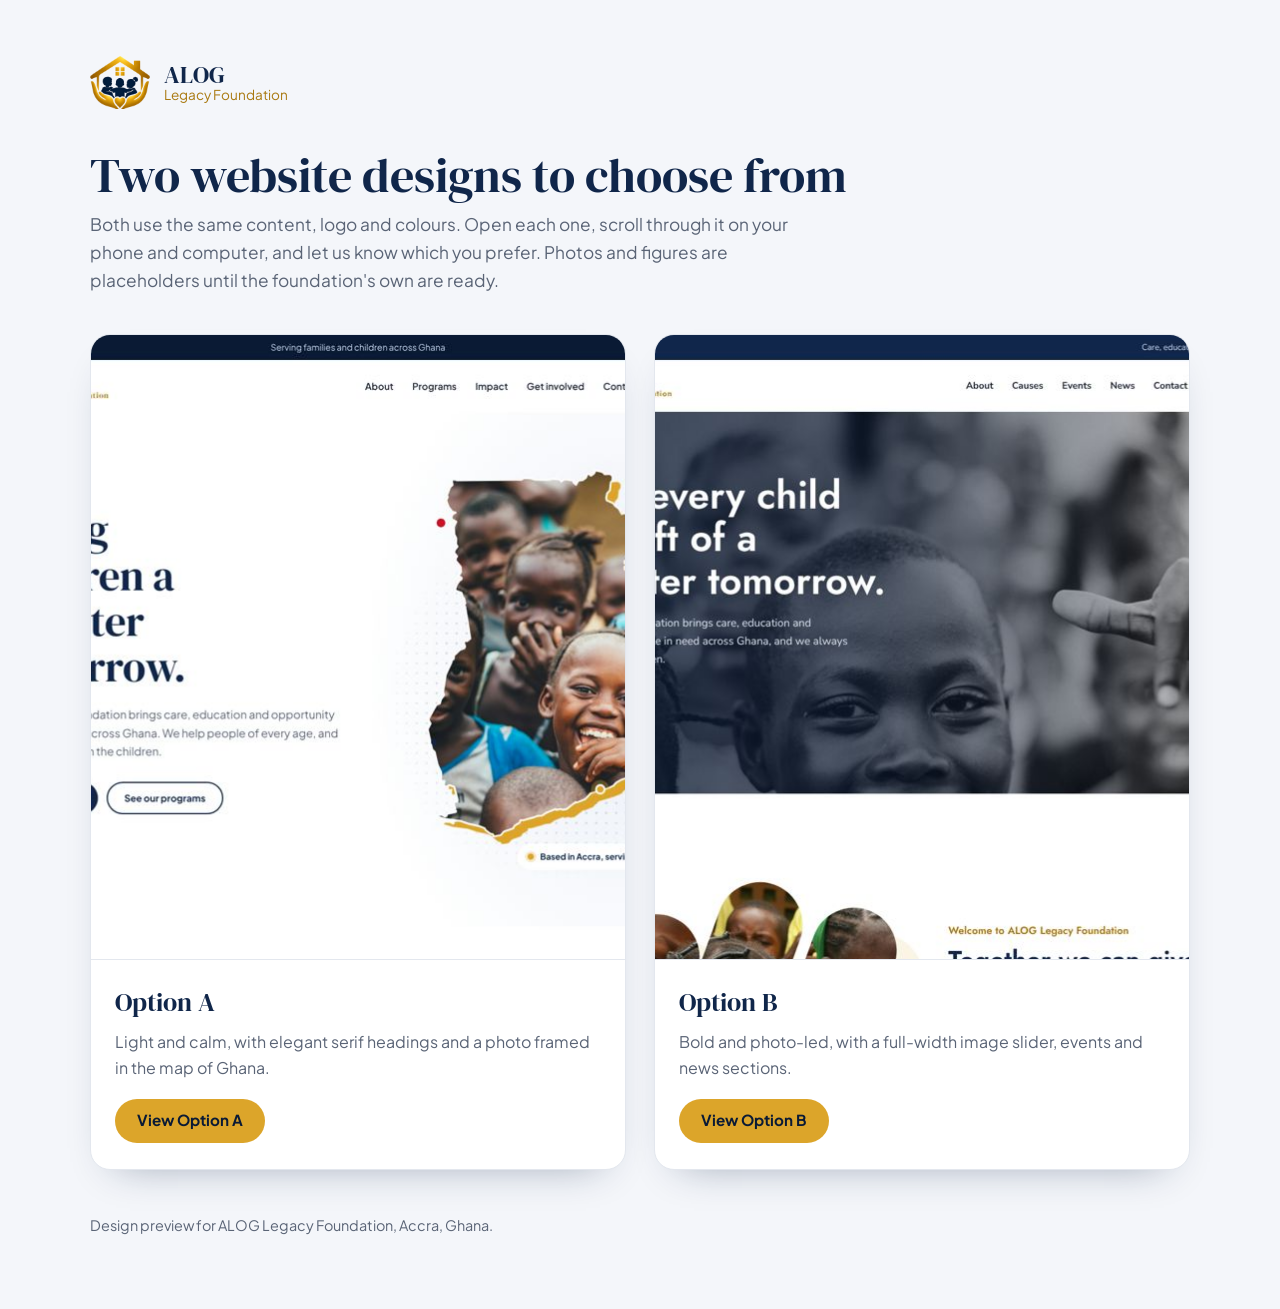
==== index.html @ af52b477 "Add ALOG Legacy Foundation website options A and B Co-Authored-By: Claude Opus 5.5 <noreply@anthropi" ====
<!doctype html>
<html lang="en">
<head>
  <meta charset="utf-8">
  <meta name="viewport" content="width=device-width, initial-scale=1">
  <title>ALOG Legacy Foundation | Website design options</title>
  <meta name="robots" content="noindex">
  <link rel="icon" type="image/png" href="option-a/assets/img/favicon.png">
  <link rel="preconnect" href="https://fonts.googleapis.com">
  <link rel="preconnect" href="https://fonts.gstatic.com" crossorigin>
  <link href="https://fonts.googleapis.com/css2?family=DM+Serif+Display&family=Plus+Jakarta+Sans:wght@400;600;700&display=swap" rel="stylesheet">
  <style>
    :root { --navy: #10264a; --gold: #dca52a; --muted: #5a6476; --line: #e3e7ee; --mist: #f4f6fa; }
    * { box-sizing: border-box; }
    body { margin: 0; background: var(--mist); color: #1b2536; font: 400 1rem/1.6 "Plus Jakarta Sans", system-ui, sans-serif; }
    .wrap { width: min(100% - 32px, 1100px); margin: 0 auto; padding: 56px 0 72px; }
    header { display: flex; align-items: center; gap: 14px; }
    header img { width: 60px; height: auto; }
    header p { margin: 0; font-family: "DM Serif Display", Georgia, serif; font-size: 1.5rem; color: var(--navy); line-height: 1.1; }
    header small { display: block; font-family: "Plus Jakarta Sans", sans-serif; font-size: .85rem; color: #a97910; }
    h1 { font-family: "DM Serif Display", Georgia, serif; font-weight: 400; color: var(--navy); font-size: clamp(2rem, 1.4rem + 2.4vw, 3rem); line-height: 1.1; margin: 40px 0 10px; }
    .lead { color: var(--muted); max-width: 56ch; margin: 0 0 40px; font-size: 1.08rem; }
    .options { display: grid; grid-template-columns: 1fr 1fr; gap: 28px; }
    .option { display: flex; flex-direction: column; background: #fff; border: 1px solid var(--line); border-radius: 20px; overflow: hidden; text-decoration: none; color: inherit; box-shadow: 0 18px 40px -26px rgba(16,38,74,.45); transition: transform .2s, box-shadow .2s; }
    .option:hover { transform: translateY(-3px); box-shadow: 0 24px 48px -26px rgba(16,38,74,.55); }
    .option:focus-visible { outline: 3px solid var(--gold); outline-offset: 4px; }
    .option img { width: 100%; aspect-ratio: 1440 / 1000; object-fit: cover; object-position: top; border-bottom: 1px solid var(--line); display: block; }
    .option div { padding: 22px 24px 26px; }
    .option h2 { margin: 0; font-family: "DM Serif Display", Georgia, serif; font-weight: 400; color: var(--navy); font-size: 1.6rem; }
    .option p { margin: 6px 0 18px; color: var(--muted); }
    .option span { display: inline-flex; align-items: center; min-height: 44px; padding: 0 22px; border-radius: 999px; background: var(--gold); color: #0a1a35; font-weight: 700; font-size: .95rem; }
    footer { margin-top: 44px; color: var(--muted); font-size: .9rem; }
    @media (max-width: 760px) { .options { grid-template-columns: 1fr; } .wrap { padding-top: 36px; } }
  </style>
</head>
<body>
  <main class="wrap">
    <header>
      <img src="option-a/assets/img/logo-emblem.png" alt="" width="60" height="53">
      <p>ALOG<small>Legacy Foundation</small></p>
    </header>
    <h1>Two website designs to choose from</h1>
    <p class="lead">Both use the same content, logo and colours. Open each one, scroll through it on your phone and computer, and let us know which you prefer. Photos and figures are placeholders until the foundation's own are ready.</p>

    <div class="options">
      <a class="option" href="option-a/">
        <img src="previews/option-a.jpg" alt="Preview of Option A: headline beside a photo cut in the shape of Ghana" width="900" height="625">
        <div>
          <h2>Option A</h2>
          <p>Light and calm, with elegant serif headings and a photo framed in the map of Ghana.</p>
          <span>View Option A</span>
        </div>
      </a>
      <a class="option" href="option-b/">
        <img src="previews/option-b.jpg" alt="Preview of Option B: full-width black and white photo slider with headline" width="900" height="625">
        <div>
          <h2>Option B</h2>
          <p>Bold and photo-led, with a full-width image slider, events and news sections.</p>
          <span>View Option B</span>
        </div>
      </a>
    </div>

    <footer>Design preview for ALOG Legacy Foundation, Accra, Ghana.</footer>
  </main>
</body>
</html>
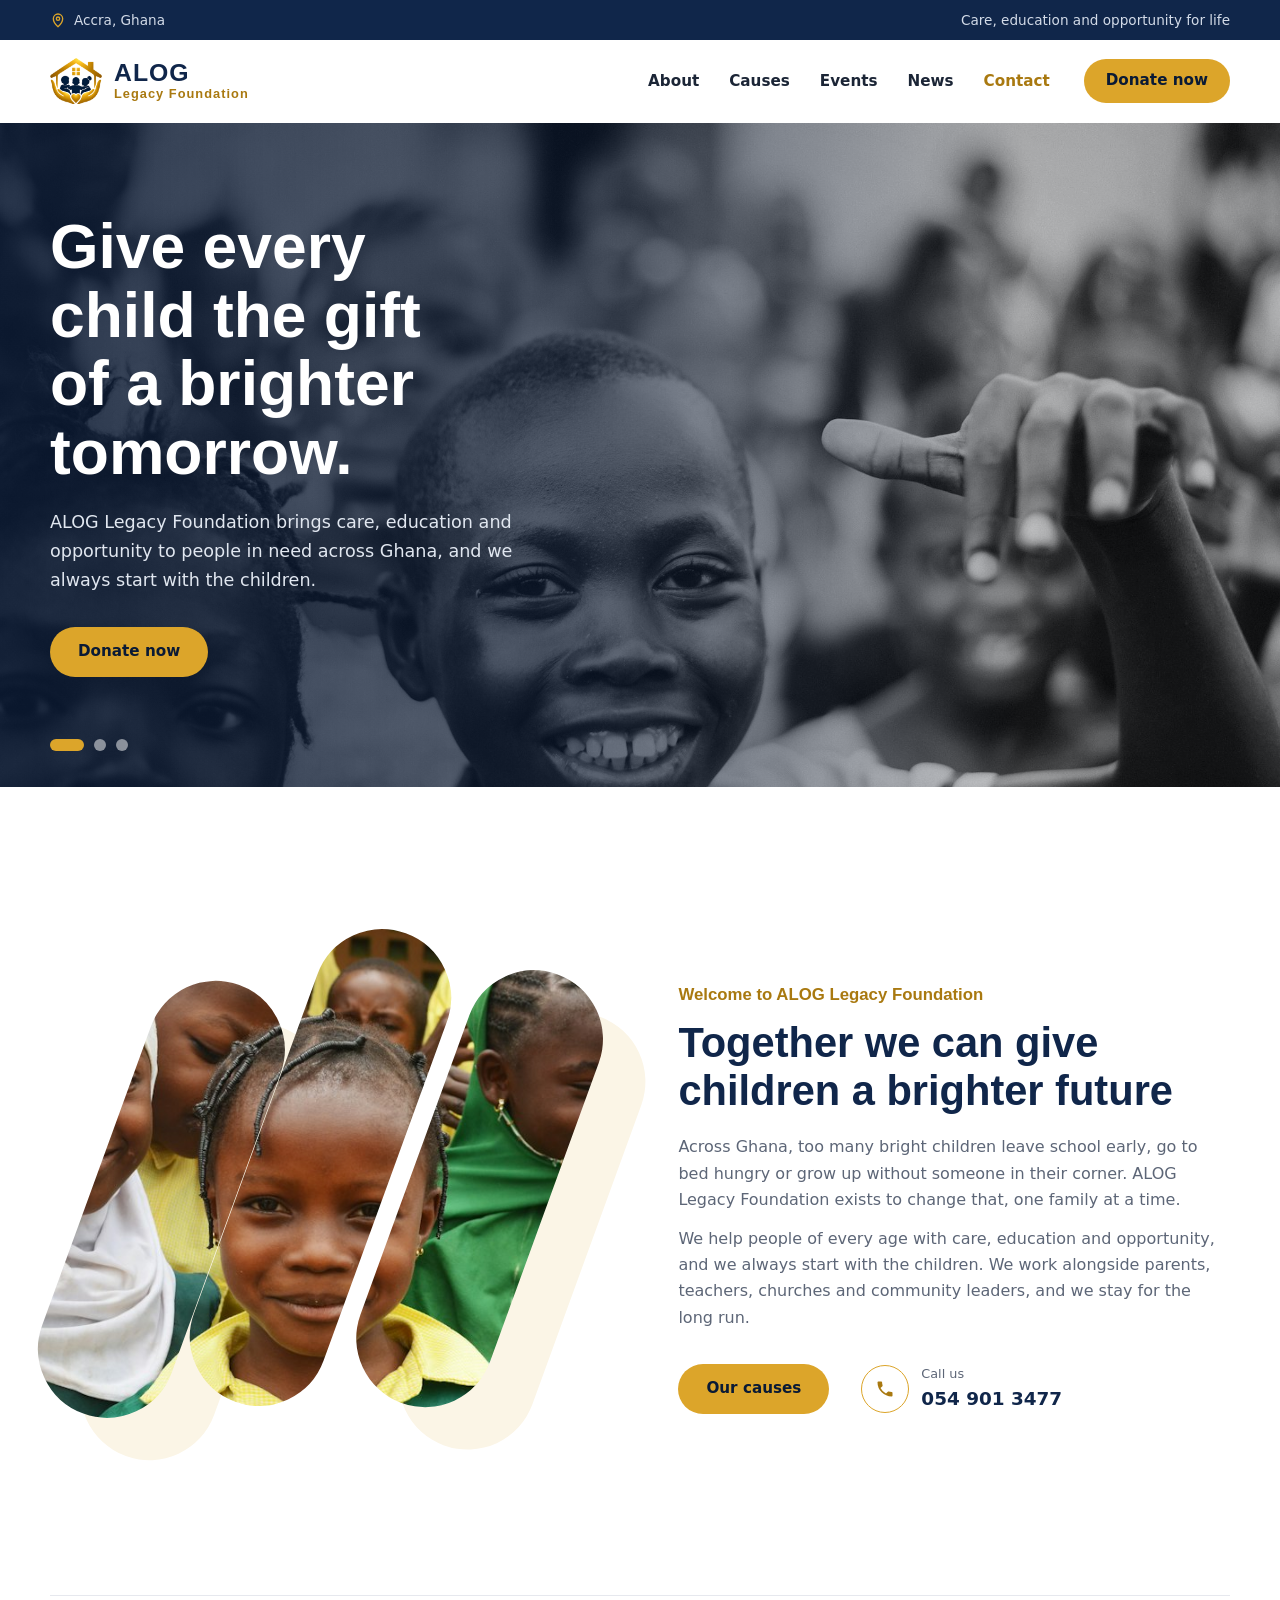
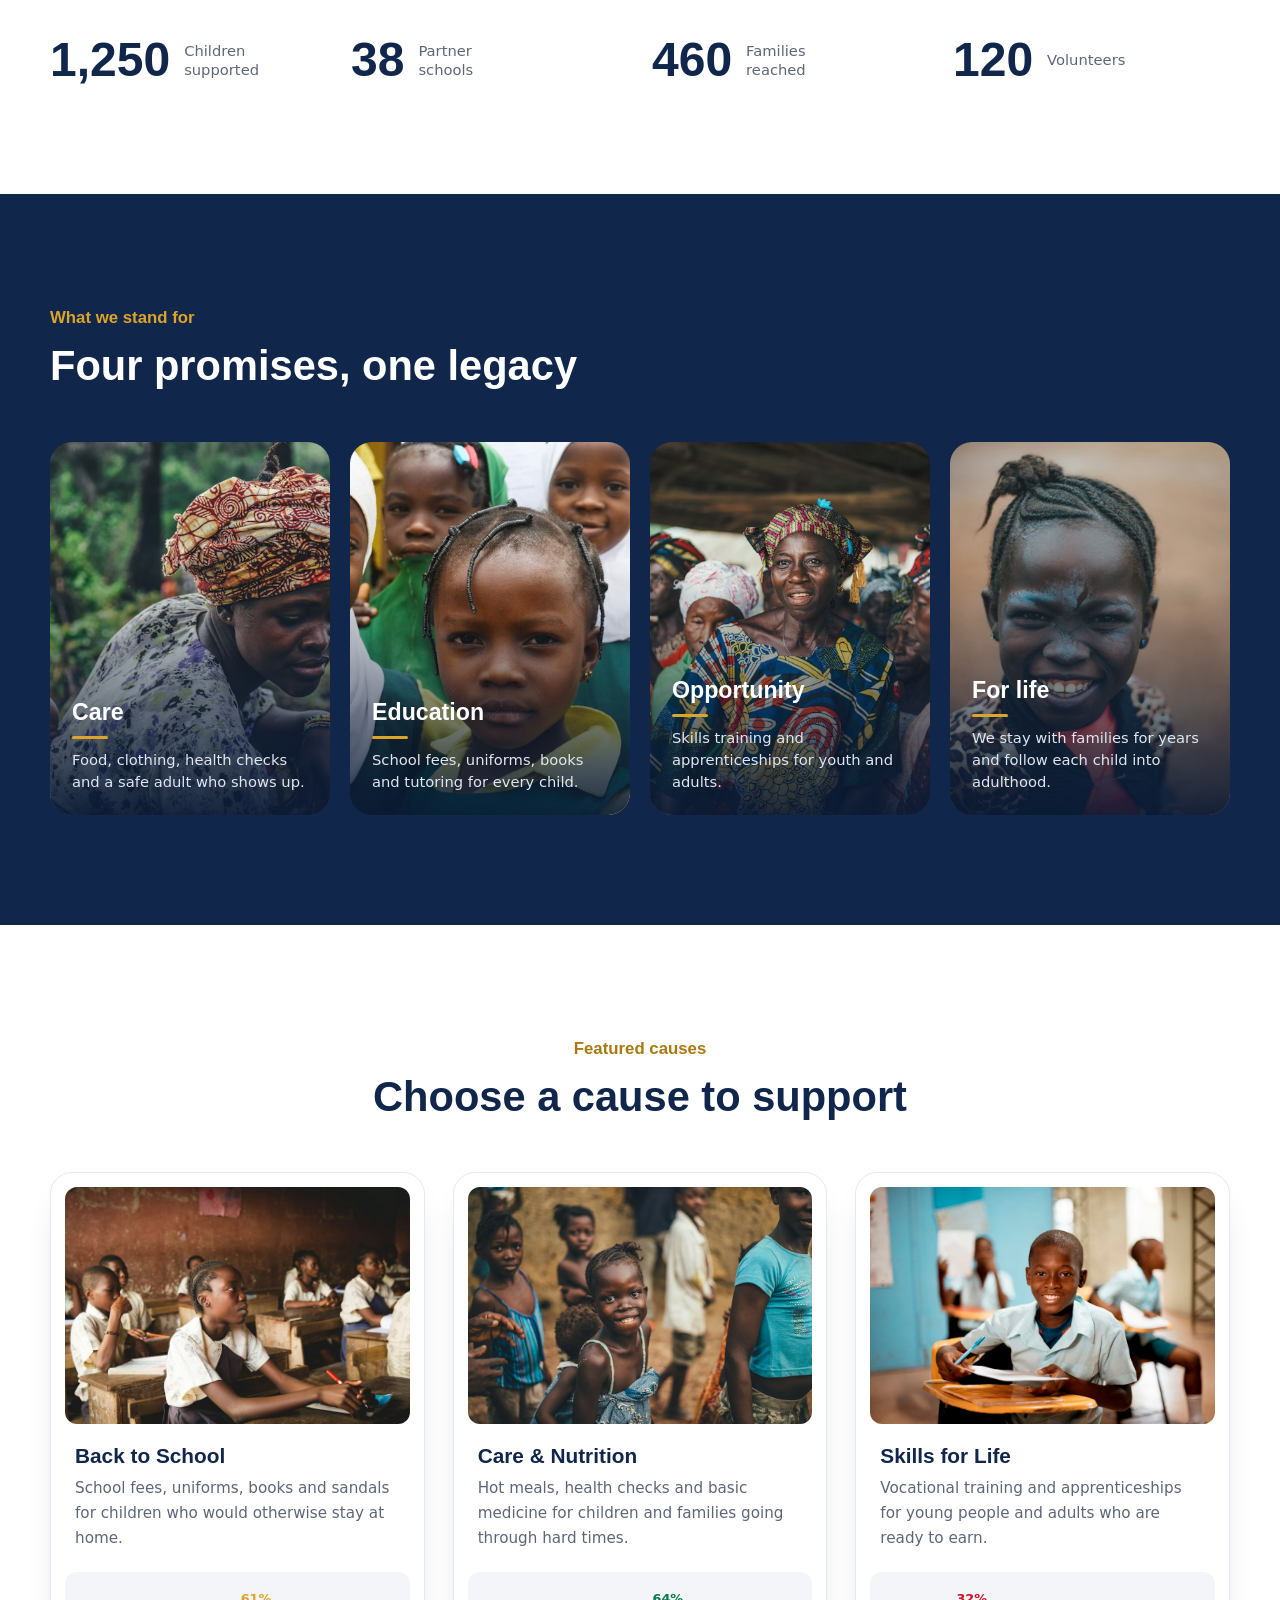
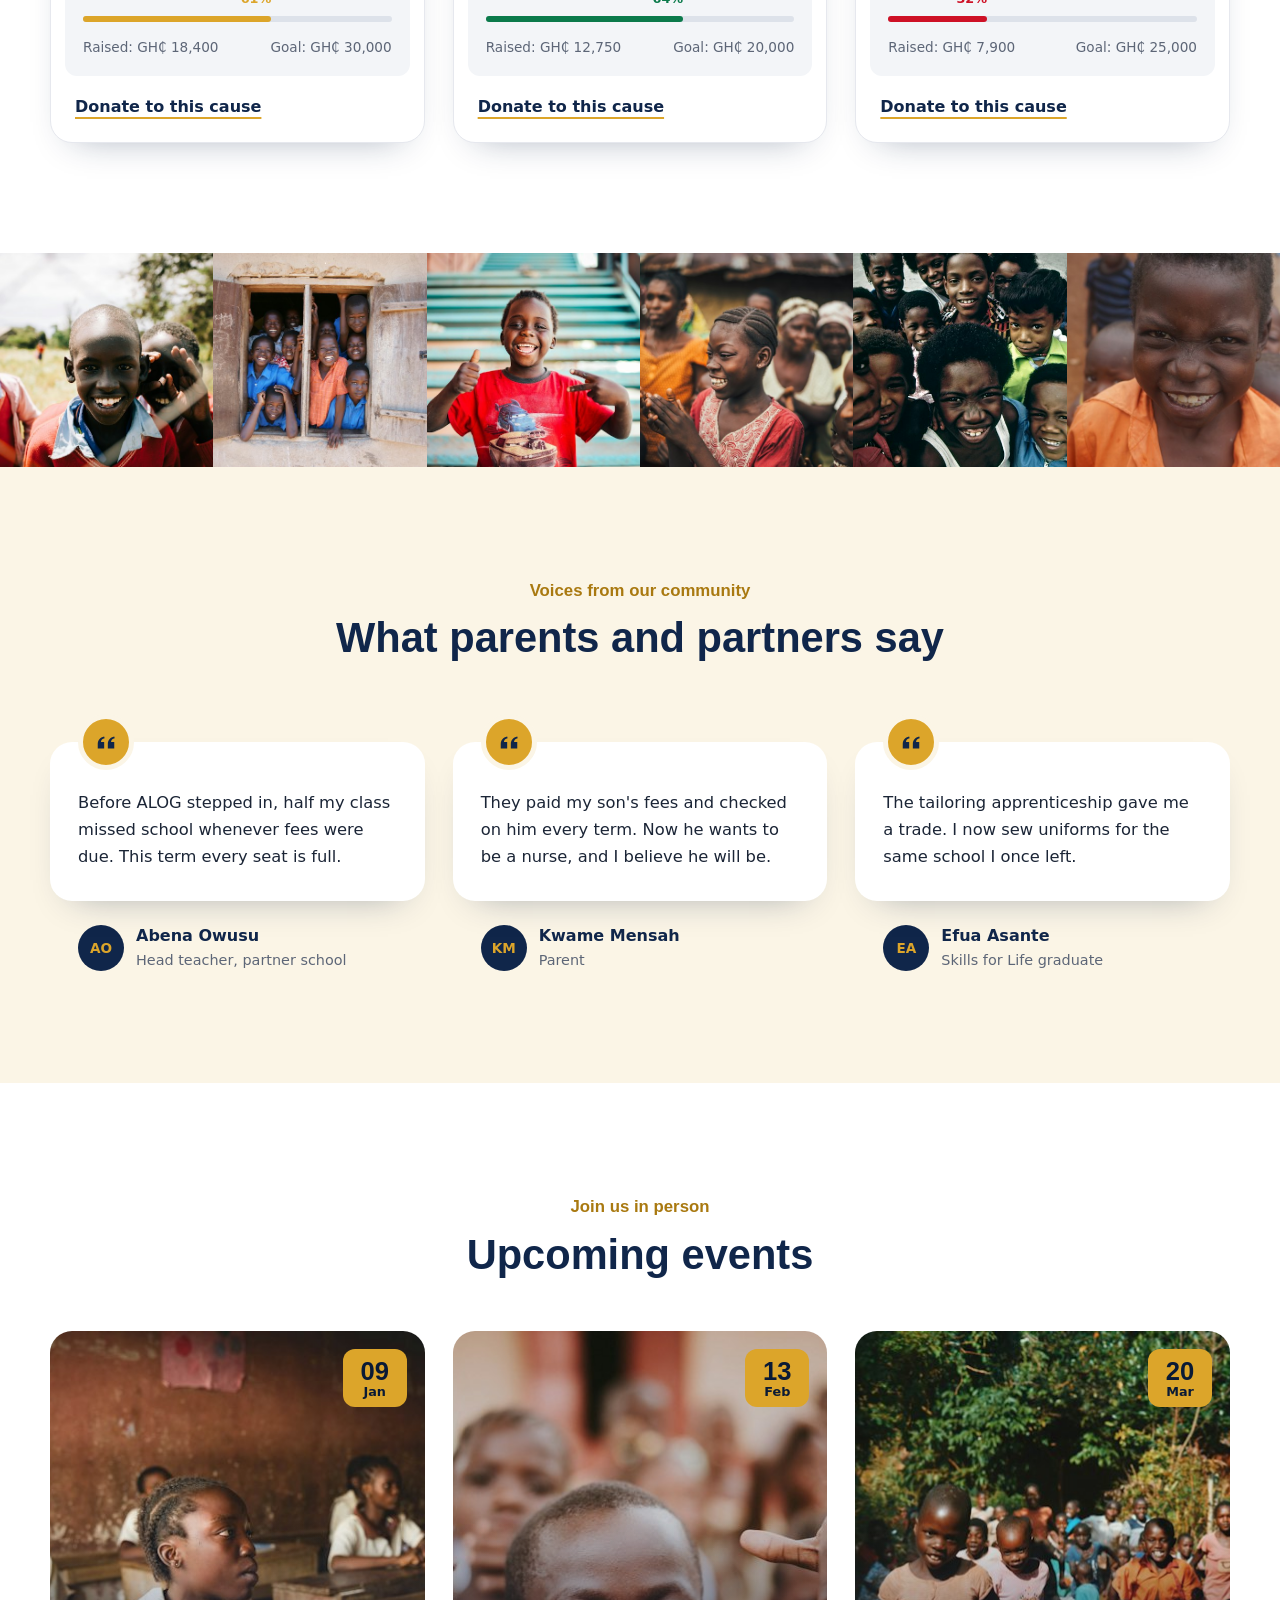
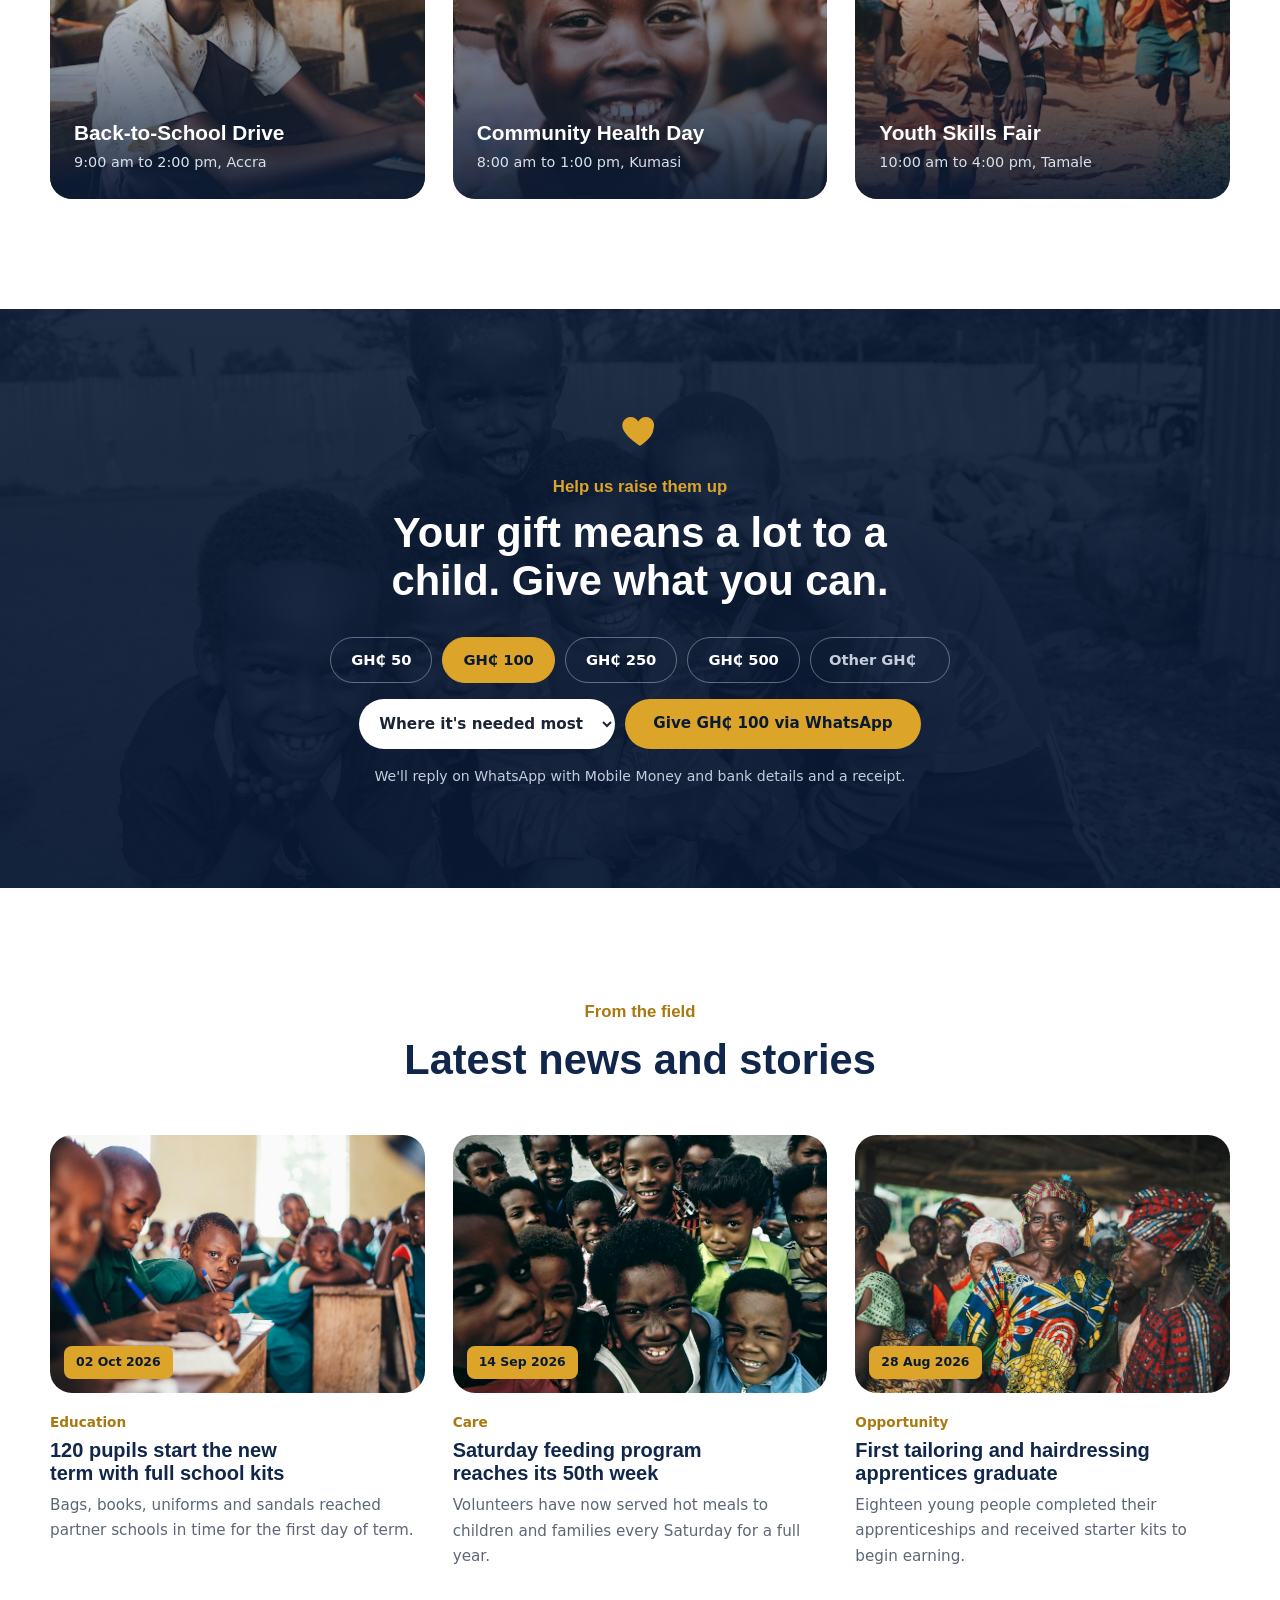
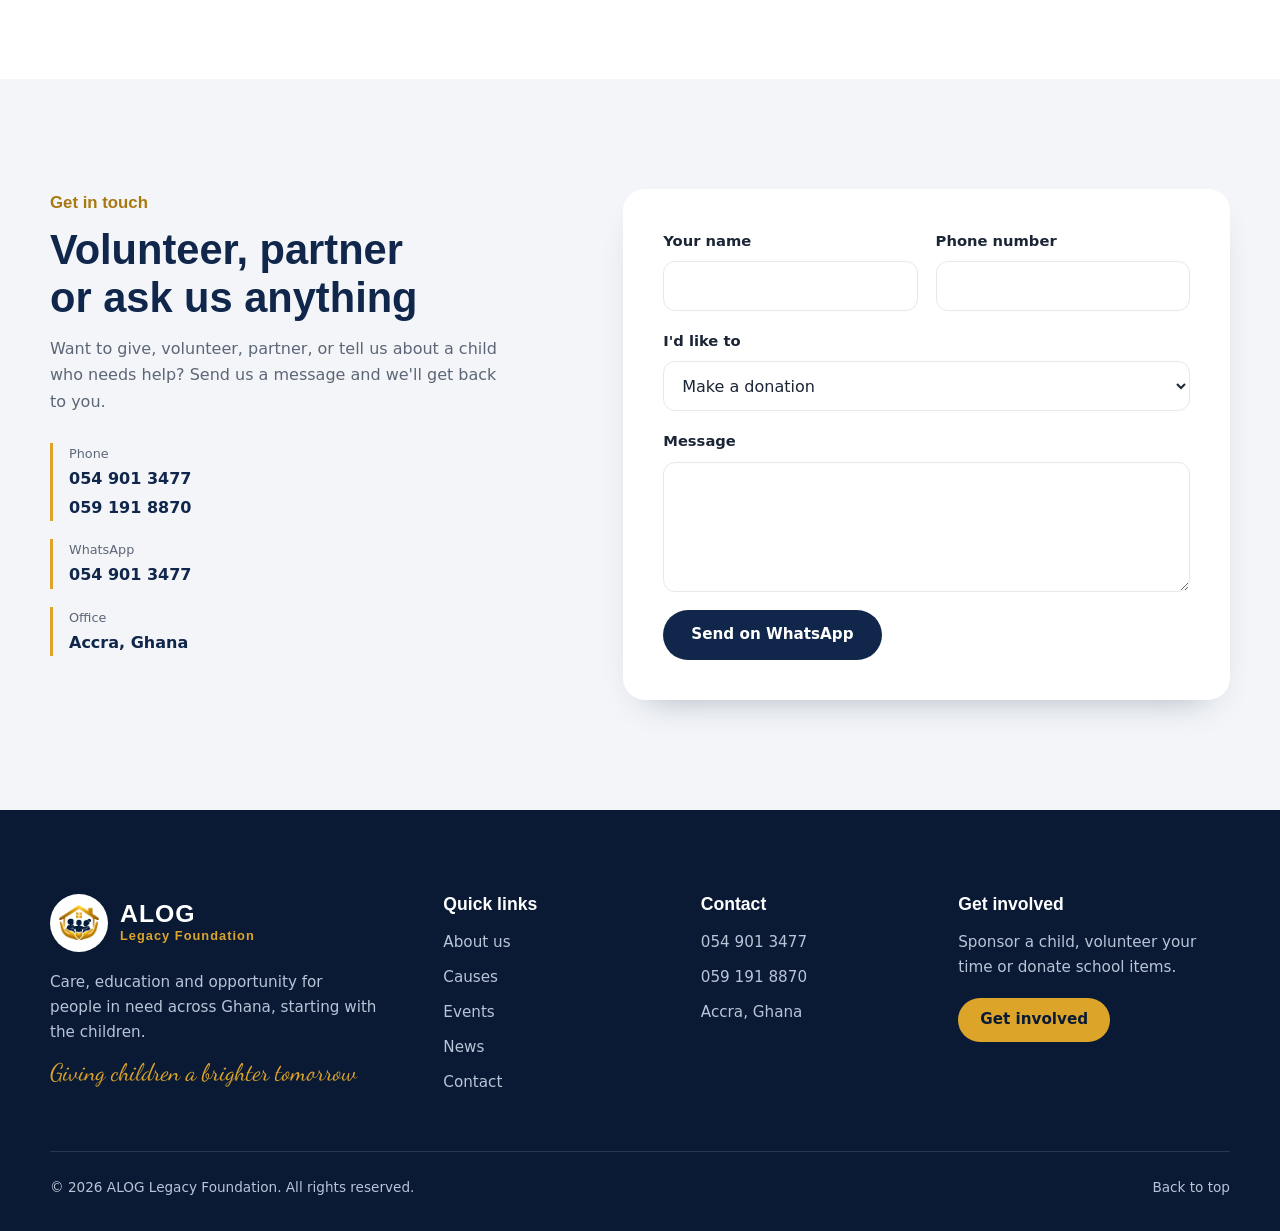
==== commit fe710916: "Make Option B the main ALOG Legacy Foundation site Option B moves to the site root; old option-a/ an" ====
--- a/index.html
+++ b/index.html
@@ -3,65 +3,435 @@
 <head>
   <meta charset="utf-8">
   <meta name="viewport" content="width=device-width, initial-scale=1">
-  <title>ALOG Legacy Foundation | Website design options</title>
-  <meta name="robots" content="noindex">
-  <link rel="icon" type="image/png" href="option-a/assets/img/favicon.png">
+  <title>ALOG Legacy Foundation | Care, education and opportunity for life</title>
+  <meta name="description" content="ALOG Legacy Foundation provides care, education and opportunity to people in need across Ghana, with a special focus on children.">
+  <meta name="theme-color" content="#10264a">
+  <meta property="og:title" content="ALOG Legacy Foundation">
+  <meta property="og:description" content="Care, education and opportunity for life. Giving children in Ghana a brighter tomorrow.">
+  <meta property="og:image" content="assets/img/logo-full.png">
+  <link rel="icon" type="image/png" href="assets/img/favicon.png">
+  <link rel="apple-touch-icon" href="assets/img/apple-touch-icon.png">
   <link rel="preconnect" href="https://fonts.googleapis.com">
   <link rel="preconnect" href="https://fonts.gstatic.com" crossorigin>
-  <link href="https://fonts.googleapis.com/css2?family=DM+Serif+Display&family=Plus+Jakarta+Sans:wght@400;600;700&display=swap" rel="stylesheet">
-  <style>
-    :root { --navy: #10264a; --gold: #dca52a; --muted: #5a6476; --line: #e3e7ee; --mist: #f4f6fa; }
-    * { box-sizing: border-box; }
-    body { margin: 0; background: var(--mist); color: #1b2536; font: 400 1rem/1.6 "Plus Jakarta Sans", system-ui, sans-serif; }
-    .wrap { width: min(100% - 32px, 1100px); margin: 0 auto; padding: 56px 0 72px; }
-    header { display: flex; align-items: center; gap: 14px; }
-    header img { width: 60px; height: auto; }
-    header p { margin: 0; font-family: "DM Serif Display", Georgia, serif; font-size: 1.5rem; color: var(--navy); line-height: 1.1; }
-    header small { display: block; font-family: "Plus Jakarta Sans", sans-serif; font-size: .85rem; color: #a97910; }
-    h1 { font-family: "DM Serif Display", Georgia, serif; font-weight: 400; color: var(--navy); font-size: clamp(2rem, 1.4rem + 2.4vw, 3rem); line-height: 1.1; margin: 40px 0 10px; }
-    .lead { color: var(--muted); max-width: 56ch; margin: 0 0 40px; font-size: 1.08rem; }
-    .options { display: grid; grid-template-columns: 1fr 1fr; gap: 28px; }
-    .option { display: flex; flex-direction: column; background: #fff; border: 1px solid var(--line); border-radius: 20px; overflow: hidden; text-decoration: none; color: inherit; box-shadow: 0 18px 40px -26px rgba(16,38,74,.45); transition: transform .2s, box-shadow .2s; }
-    .option:hover { transform: translateY(-3px); box-shadow: 0 24px 48px -26px rgba(16,38,74,.55); }
-    .option:focus-visible { outline: 3px solid var(--gold); outline-offset: 4px; }
-    .option img { width: 100%; aspect-ratio: 1440 / 1000; object-fit: cover; object-position: top; border-bottom: 1px solid var(--line); display: block; }
-    .option div { padding: 22px 24px 26px; }
-    .option h2 { margin: 0; font-family: "DM Serif Display", Georgia, serif; font-weight: 400; color: var(--navy); font-size: 1.6rem; }
-    .option p { margin: 6px 0 18px; color: var(--muted); }
-    .option span { display: inline-flex; align-items: center; min-height: 44px; padding: 0 22px; border-radius: 999px; background: var(--gold); color: #0a1a35; font-weight: 700; font-size: .95rem; }
-    footer { margin-top: 44px; color: var(--muted); font-size: .9rem; }
-    @media (max-width: 760px) { .options { grid-template-columns: 1fr; } .wrap { padding-top: 36px; } }
-  </style>
+  <link href="https://fonts.googleapis.com/css2?family=Jost:wght@500;600;700&family=Nunito+Sans:wght@400;600;700;800&family=Dancing+Script:wght@600&display=swap" rel="stylesheet">
+  <link rel="stylesheet" href="assets/css/style.css">
 </head>
 <body>
-  <main class="wrap">
-    <header>
-      <img src="option-a/assets/img/logo-emblem.png" alt="" width="60" height="53">
-      <p>ALOG<small>Legacy Foundation</small></p>
-    </header>
-    <h1>Two website designs to choose from</h1>
-    <p class="lead">Both use the same content, logo and colours. Open each one, scroll through it on your phone and computer, and let us know which you prefer. Photos and figures are placeholders until the foundation's own are ready.</p>
-
-    <div class="options">
-      <a class="option" href="option-a/">
-        <img src="previews/option-a.jpg" alt="Preview of Option A: headline beside a photo cut in the shape of Ghana" width="900" height="625">
-        <div>
-          <h2>Option A</h2>
-          <p>Light and calm, with elegant serif headings and a photo framed in the map of Ghana.</p>
-          <span>View Option A</span>
-        </div>
+  <a class="skip-link" href="#main">Skip to content</a>
+
+  <!-- Top bar -->
+  <div class="topbar">
+    <div class="container topbar__inner">
+      <p class="topbar__item">
+        <svg aria-hidden="true" viewBox="0 0 24 24"><path d="M12 22s7-6.2 7-12a7 7 0 0 0-14 0c0 5.8 7 12 7 12Z"/><circle cx="12" cy="10" r="2.5"/></svg>
+        Accra, Ghana
+      </p>
+      <p class="topbar__item topbar__item--wide">Care, education and opportunity for life</p>
+    </div>
+  </div>
+
+  <!-- Header -->
+  <header class="site-header" id="top">
+    <div class="container site-header__inner">
+      <a class="brand" href="#top" aria-label="ALOG Legacy Foundation, back to top">
+        <img src="assets/img/logo-emblem.png" alt="" width="52" height="46">
+        <span class="brand__text">
+          <span class="brand__name">ALOG</span>
+          <span class="brand__sub">Legacy Foundation</span>
+        </span>
       </a>
-      <a class="option" href="option-b/">
-        <img src="previews/option-b.jpg" alt="Preview of Option B: full-width black and white photo slider with headline" width="900" height="625">
-        <div>
-          <h2>Option B</h2>
-          <p>Bold and photo-led, with a full-width image slider, events and news sections.</p>
-          <span>View Option B</span>
-        </div>
-      </a>
+
+      <button class="nav-toggle" type="button" aria-expanded="false" aria-controls="site-nav">
+        <span class="nav-toggle__bar"></span>
+        <span class="visually-hidden">Menu</span>
+      </button>
+
+      <nav class="site-nav" id="site-nav" aria-label="Main">
+        <ul>
+          <li><a href="#about">About</a></li>
+          <li><a href="#causes">Causes</a></li>
+          <li><a href="#events">Events</a></li>
+          <li><a href="#news">News</a></li>
+          <li><a href="#contact">Contact</a></li>
+        </ul>
+        <a class="btn btn--gold btn--sm" href="#donate">Donate now</a>
+      </nav>
     </div>
-
-    <footer>Design preview for ALOG Legacy Foundation, Accra, Ghana.</footer>
+  </header>
+
+  <main id="main">
+
+    <!-- Hero slider -->
+    <section class="hero" aria-roledescription="carousel" aria-label="Highlights">
+      <div class="hero__slides">
+        <article class="slide is-active" aria-roledescription="slide" aria-label="1 of 3">
+          <img class="slide__img" src="assets/img/slide-1.jpg" alt="" width="1800" height="1198">
+          <div class="container slide__content">
+            <h1 class="slide__title">Give every child the gift of a brighter tomorrow.</h1>
+            <p class="slide__lead">ALOG Legacy Foundation brings care, education and opportunity to people in need across Ghana, and we always start with the children.</p>
+            <a class="btn btn--gold" href="#donate">Donate now</a>
+          </div>
+        </article>
+        <article class="slide" aria-roledescription="slide" aria-label="2 of 3" aria-hidden="true">
+          <img class="slide__img" src="assets/img/slide-2.jpg" alt="" width="1800" height="1198" loading="lazy">
+          <div class="container slide__content">
+            <p class="slide__title" role="heading" aria-level="2">No child should stay home because of school fees.</p>
+            <p class="slide__lead">Uniforms, books, sandals and fees for children who are ready to learn.</p>
+            <a class="btn btn--gold" href="#causes" tabindex="-1">See our causes</a>
+          </div>
+        </article>
+        <article class="slide" aria-roledescription="slide" aria-label="3 of 3" aria-hidden="true">
+          <img class="slide__img" src="assets/img/slide-3.jpg" alt="" width="1800" height="1200" loading="lazy">
+          <div class="container slide__content">
+            <p class="slide__title" role="heading" aria-level="2">Care that stays with a family for life.</p>
+            <p class="slide__lead">We walk beside children and parents for years, from the first meal to the first job.</p>
+            <a class="btn btn--gold" href="#about" tabindex="-1">About the foundation</a>
+          </div>
+        </article>
+      </div>
+      <div class="container hero__controls">
+        <div class="hero__dots" role="tablist" aria-label="Choose a slide">
+          <button type="button" role="tab" aria-selected="true" aria-label="Slide 1"></button>
+          <button type="button" role="tab" aria-selected="false" aria-label="Slide 2"></button>
+          <button type="button" role="tab" aria-selected="false" aria-label="Slide 3"></button>
+        </div>
+      </div>
+    </section>
+
+    <!-- Welcome -->
+    <section class="section welcome" id="about" aria-labelledby="welcome-title">
+      <div class="container welcome__inner">
+        <div class="welcome__art" aria-hidden="true">
+          <svg viewBox="0 0 520 560" focusable="false">
+            <defs>
+              <clipPath id="pills">
+                <rect x="40" y="70" width="130" height="430" rx="65" transform="rotate(20 105 285)"/>
+                <rect x="190" y="20" width="130" height="470" rx="65" transform="rotate(20 255 255)"/>
+                <rect x="340" y="60" width="130" height="430" rx="65" transform="rotate(20 405 275)"/>
+              </clipPath>
+            </defs>
+            <rect class="welcome__ghost" x="80" y="110" width="130" height="430" rx="65" transform="rotate(20 145 325)"/>
+            <rect class="welcome__ghost" x="380" y="100" width="130" height="430" rx="65" transform="rotate(20 445 315)"/>
+            <image href="assets/img/welcome.jpg" x="-40" y="0" width="600" height="560" preserveAspectRatio="xMidYMid slice" clip-path="url(#pills)"/>
+          </svg>
+        </div>
+
+        <div class="welcome__copy">
+          <p class="kicker">Welcome to ALOG Legacy Foundation</p>
+          <h2 id="welcome-title">Together we can give children a brighter future</h2>
+          <p>Across Ghana, too many bright children leave school early, go to bed hungry or grow up without someone in their corner. ALOG Legacy Foundation exists to change that, one family at a time.</p>
+          <p>We help people of every age with care, education and opportunity, and we always start with the children. We work alongside parents, teachers, churches and community leaders, and we stay for the long run.</p>
+          <div class="welcome__actions">
+            <a class="btn btn--gold" href="#causes">Our causes</a>
+            <div class="call">
+              <span class="call__icon" aria-hidden="true"><svg viewBox="0 0 24 24"><path d="M6.6 10.8a15.1 15.1 0 0 0 6.6 6.6l2.2-2.2c.3-.3.7-.4 1-.2 1.1.4 2.3.6 3.6.6.6 0 1 .4 1 1V20c0 .6-.4 1-1 1A17 17 0 0 1 3 4c0-.6.4-1 1-1h3.5c.6 0 1 .4 1 1 0 1.3.2 2.5.6 3.6.1.3 0 .7-.2 1l-2.3 2.2Z"/></svg></span>
+              <span><small>Call us</small><a href="tel:+233549013477">054 901 3477</a></span>
+            </div>
+          </div>
+        </div>
+      </div>
+
+      <!-- PLACEHOLDER numbers: replace with the foundation's real figures -->
+      <div class="container">
+        <dl class="stats">
+          <div><dd>1,250</dd><dt>Children supported</dt></div>
+          <div><dd>38</dd><dt>Partner schools</dt></div>
+          <div><dd>460</dd><dt>Families reached</dt></div>
+          <div><dd>120</dd><dt>Volunteers</dt></div>
+        </dl>
+      </div>
+    </section>
+
+    <!-- Promises -->
+    <section class="section promises" aria-labelledby="promises-title">
+      <div class="container">
+        <header class="section-head">
+          <p class="kicker">What we stand for</p>
+          <h2 id="promises-title">Four promises, one legacy</h2>
+        </header>
+        <ul class="promise-grid">
+          <li class="promise">
+            <img src="assets/img/promise-care.jpg" alt="A mother working in the fields with her baby on her back" loading="lazy" width="800" height="533">
+            <div class="promise__body"><h3>Care</h3><p>Food, clothing, health checks and a safe adult who shows up.</p></div>
+          </li>
+          <li class="promise">
+            <img src="assets/img/promise-education.jpg" alt="Schoolgirls in green and yellow uniforms" loading="lazy" width="800" height="530">
+            <div class="promise__body"><h3>Education</h3><p>School fees, uniforms, books and tutoring for every child.</p></div>
+          </li>
+          <li class="promise">
+            <img src="assets/img/promise-opportunity.jpg" alt="A group of women in colourful wax-print dresses" loading="lazy" width="800" height="533">
+            <div class="promise__body"><h3>Opportunity</h3><p>Skills training and apprenticeships for youth and adults.</p></div>
+          </li>
+          <li class="promise">
+            <img src="assets/img/promise-for-life.jpg" alt="A smiling young girl" loading="lazy" width="800" height="532">
+            <div class="promise__body"><h3>For life</h3><p>We stay with families for years and follow each child into adulthood.</p></div>
+          </li>
+        </ul>
+      </div>
+    </section>
+
+    <!-- Causes -->
+    <section class="section causes" id="causes" aria-labelledby="causes-title">
+      <div class="container">
+        <header class="section-head section-head--center">
+          <p class="kicker">Featured causes</p>
+          <h2 id="causes-title">Choose a cause to support</h2>
+        </header>
+
+        <!-- PLACEHOLDER figures: replace raised/goal amounts with real numbers -->
+        <div class="cause-grid">
+          <article class="cause">
+            <img src="assets/img/program-education.jpg" alt="Pupils working at wooden desks in a classroom" loading="lazy" width="900" height="506">
+            <h3>Back to School</h3>
+            <p>School fees, uniforms, books and sandals for children who would otherwise stay at home.</p>
+            <div class="cause__meter">
+              <div class="meter" role="progressbar" aria-label="Back to School funding" aria-valuenow="61" aria-valuemin="0" aria-valuemax="100" style="--p: 61%"><span></span><b>61%</b></div>
+              <p class="cause__nums"><span>Raised: GH₵ 18,400</span><span>Goal: GH₵ 30,000</span></p>
+            </div>
+            <a class="cause__link" href="#donate" data-cause="Back to School">Donate to this cause</a>
+          </article>
+          <article class="cause">
+            <img src="assets/img/program-care.jpg" alt="Smiling children gathered together outdoors" loading="lazy" width="900" height="599">
+            <h3>Care &amp; Nutrition</h3>
+            <p>Hot meals, health checks and basic medicine for children and families going through hard times.</p>
+            <div class="cause__meter">
+              <div class="meter meter--green" role="progressbar" aria-label="Care and Nutrition funding" aria-valuenow="64" aria-valuemin="0" aria-valuemax="100" style="--p: 64%"><span></span><b>64%</b></div>
+              <p class="cause__nums"><span>Raised: GH₵ 12,750</span><span>Goal: GH₵ 20,000</span></p>
+            </div>
+            <a class="cause__link" href="#donate" data-cause="Care & Nutrition">Donate to this cause</a>
+          </article>
+          <article class="cause">
+            <img src="assets/img/program-opportunity.jpg" alt="A smiling student writing at his desk" loading="lazy" width="900" height="601">
+            <h3>Skills for Life</h3>
+            <p>Vocational training and apprenticeships for young people and adults who are ready to earn.</p>
+            <div class="cause__meter">
+              <div class="meter meter--red" role="progressbar" aria-label="Skills for Life funding" aria-valuenow="32" aria-valuemin="0" aria-valuemax="100" style="--p: 32%"><span></span><b>32%</b></div>
+              <p class="cause__nums"><span>Raised: GH₵ 7,900</span><span>Goal: GH₵ 25,000</span></p>
+            </div>
+            <a class="cause__link" href="#donate" data-cause="Skills for Life">Donate to this cause</a>
+          </article>
+        </div>
+      </div>
+    </section>
+
+    <!-- Photo strip -->
+    <div class="strip" aria-label="Photos of children we work with">
+      <img src="assets/img/gallery-R.jpg" alt="Three schoolboys in red uniforms laughing" loading="lazy" width="700" height="467">
+      <img src="assets/img/gallery-C.jpg" alt="Children leaning out of a classroom window" loading="lazy" width="700" height="467">
+      <img src="assets/img/gallery-X.jpg" alt="A boy giving a thumbs up on a staircase" loading="lazy" width="700" height="467">
+      <img src="assets/img/gallery-I.jpg" alt="A smiling girl among women and children" loading="lazy" width="700" height="466">
+      <img src="assets/img/strip-1.jpg" alt="A group of young children standing together" loading="lazy" width="600" height="400">
+      <img src="assets/img/gallery-S.jpg" alt="A boy in an orange shirt grinning" loading="lazy" width="700" height="467">
+    </div>
+
+    <!-- Testimonials -->
+    <!-- PLACEHOLDER testimonials: replace with real quotes and names -->
+    <section class="section voices" aria-labelledby="voices-title">
+      <div class="container">
+        <header class="section-head section-head--center">
+          <p class="kicker">Voices from our community</p>
+          <h2 id="voices-title">What parents and partners say</h2>
+        </header>
+        <div class="voice-grid">
+          <figure class="voice">
+            <span class="voice__mark" aria-hidden="true"><svg viewBox="0 0 48 48"><path d="M20 12C11 14 6 20 6 29v9h14V24h-7c0-4 3-7 8-8l-1-4Zm22 0c-9 2-14 8-14 17v9h14V24h-7c0-4 3-7 8-8l-1-4Z"/></svg></span>
+            <blockquote><p>Before ALOG stepped in, half my class missed school whenever fees were due. This term every seat is full.</p></blockquote>
+            <figcaption><span class="voice__avatar" aria-hidden="true">AO</span><span><strong>Abena Owusu</strong>Head teacher, partner school</span></figcaption>
+          </figure>
+          <figure class="voice">
+            <span class="voice__mark" aria-hidden="true"><svg viewBox="0 0 48 48"><path d="M20 12C11 14 6 20 6 29v9h14V24h-7c0-4 3-7 8-8l-1-4Zm22 0c-9 2-14 8-14 17v9h14V24h-7c0-4 3-7 8-8l-1-4Z"/></svg></span>
+            <blockquote><p>They paid my son's fees and checked on him every term. Now he wants to be a nurse, and I believe he will be.</p></blockquote>
+            <figcaption><span class="voice__avatar" aria-hidden="true">KM</span><span><strong>Kwame Mensah</strong>Parent</span></figcaption>
+          </figure>
+          <figure class="voice">
+            <span class="voice__mark" aria-hidden="true"><svg viewBox="0 0 48 48"><path d="M20 12C11 14 6 20 6 29v9h14V24h-7c0-4 3-7 8-8l-1-4Zm22 0c-9 2-14 8-14 17v9h14V24h-7c0-4 3-7 8-8l-1-4Z"/></svg></span>
+            <blockquote><p>The tailoring apprenticeship gave me a trade. I now sew uniforms for the same school I once left.</p></blockquote>
+            <figcaption><span class="voice__avatar" aria-hidden="true">EA</span><span><strong>Efua Asante</strong>Skills for Life graduate</span></figcaption>
+          </figure>
+        </div>
+      </div>
+    </section>
+
+    <!-- Events -->
+    <!-- PLACEHOLDER events: replace with the foundation's real dates and places -->
+    <section class="section events" id="events" aria-labelledby="events-title">
+      <div class="container">
+        <header class="section-head section-head--center">
+          <p class="kicker">Join us in person</p>
+          <h2 id="events-title">Upcoming events</h2>
+        </header>
+        <div class="event-grid">
+          <article class="event">
+            <img src="assets/img/event-1.jpg" alt="" loading="lazy" width="800" height="450">
+            <time class="event__date" datetime="2027-01-09"><b>09</b>Jan</time>
+            <div class="event__body">
+              <h3>Back-to-School Drive</h3>
+              <p class="event__meta">9:00 am to 2:00 pm, Accra</p>
+            </div>
+          </article>
+          <article class="event">
+            <img src="assets/img/gallery-M.jpg" alt="" loading="lazy" width="700" height="466">
+            <time class="event__date" datetime="2027-02-13"><b>13</b>Feb</time>
+            <div class="event__body">
+              <h3>Community Health Day</h3>
+              <p class="event__meta">8:00 am to 1:00 pm, Kumasi</p>
+            </div>
+          </article>
+          <article class="event">
+            <img src="assets/img/gallery-F.jpg" alt="" loading="lazy" width="700" height="467">
+            <time class="event__date" datetime="2027-03-20"><b>20</b>Mar</time>
+            <div class="event__body">
+              <h3>Youth Skills Fair</h3>
+              <p class="event__meta">10:00 am to 4:00 pm, Tamale</p>
+            </div>
+          </article>
+        </div>
+      </div>
+    </section>
+
+    <!-- Donate band -->
+    <section class="donate" id="donate" aria-labelledby="donate-title">
+      <div class="container donate__inner">
+        <svg class="donate__icon" aria-hidden="true" viewBox="0 0 24 24"><path d="M12 21s-7.5-4.6-9.6-9.3C.9 8.3 3 4.5 6.6 4.5c2 0 3.5 1.1 4.4 2.6.9-1.5 2.4-2.6 4.4-2.6 3.6 0 5.7 3.8 4.2 7.2C19.5 16.4 12 21 12 21Z"/></svg>
+        <p class="donate__kicker">Help us raise them up</p>
+        <h2 id="donate-title">Your gift means a lot to a child. Give what you can.</h2>
+
+        <form class="donate-form" id="donate-form" novalidate>
+          <fieldset class="chips">
+            <legend class="visually-hidden">Amount</legend>
+            <label><input type="radio" name="amount" value="50"><span>GH₵ 50</span></label>
+            <label><input type="radio" name="amount" value="100" checked><span>GH₵ 100</span></label>
+            <label><input type="radio" name="amount" value="250"><span>GH₵ 250</span></label>
+            <label><input type="radio" name="amount" value="500"><span>GH₵ 500</span></label>
+            <label class="chips__custom"><span class="visually-hidden">Other amount in cedis</span><input type="number" name="custom" min="1" inputmode="numeric" placeholder="Other GH₵"></label>
+          </fieldset>
+          <div class="donate-form__row">
+            <label class="visually-hidden" for="donate-cause">Cause</label>
+            <select id="donate-cause" name="cause">
+              <option>Where it's needed most</option>
+              <option>Back to School</option>
+              <option>Care &amp; Nutrition</option>
+              <option>Skills for Life</option>
+            </select>
+            <button class="btn btn--gold" type="submit" id="donate-btn">Give GH₵ 100 via WhatsApp</button>
+          </div>
+          <p class="form-note" id="donate-error" role="alert" hidden></p>
+          <p class="donate__note">We'll reply on WhatsApp with Mobile Money and bank details and a receipt.</p>
+          <!-- TODO: add MoMo and bank details here once confirmed by the foundation -->
+        </form>
+      </div>
+    </section>
+
+    <!-- News -->
+    <!-- PLACEHOLDER stories: replace with real updates -->
+    <section class="section news" id="news" aria-labelledby="news-title">
+      <div class="container">
+        <header class="section-head section-head--center">
+          <p class="kicker">From the field</p>
+          <h2 id="news-title">Latest news and stories</h2>
+        </header>
+        <div class="news-grid">
+          <article class="story">
+            <div class="story__media"><img src="assets/img/about-writing.jpg" alt="Children writing in exercise books" loading="lazy" width="900" height="599"><time datetime="2026-10-02">02 Oct 2026</time></div>
+            <p class="story__meta">Education</p>
+            <h3>120 pupils start the new term with full school kits</h3>
+            <p>Bags, books, uniforms and sandals reached partner schools in time for the first day of term.</p>
+          </article>
+          <article class="story">
+            <div class="story__media"><img src="assets/img/gallery-P.jpg" alt="A crowd of happy children" loading="lazy" width="700" height="467"><time datetime="2026-09-14">14 Sep 2026</time></div>
+            <p class="story__meta">Care</p>
+            <h3>Saturday feeding program reaches its 50th week</h3>
+            <p>Volunteers have now served hot meals to children and families every Saturday for a full year.</p>
+          </article>
+          <article class="story">
+            <div class="story__media"><img src="assets/img/promise-opportunity.jpg" alt="Women gathered at a community meeting" loading="lazy" width="800" height="533"><time datetime="2026-08-28">28 Aug 2026</time></div>
+            <p class="story__meta">Opportunity</p>
+            <h3>First tailoring and hairdressing apprentices graduate</h3>
+            <p>Eighteen young people completed their apprenticeships and received starter kits to begin earning.</p>
+          </article>
+        </div>
+      </div>
+    </section>
+
+    <!-- Contact -->
+    <section class="section contact" id="contact" aria-labelledby="contact-title">
+      <div class="container contact__inner">
+        <div class="contact__info">
+          <p class="kicker">Get in touch</p>
+          <h2 id="contact-title">Volunteer, partner or ask us anything</h2>
+          <p>Want to give, volunteer, partner, or tell us about a child who needs help? Send us a message and we'll get back to you.</p>
+          <ul class="contact__list">
+            <li><span class="contact__label">Phone</span><a href="tel:+233549013477">054 901 3477</a><a href="tel:+233591918870">059 191 8870</a></li>
+            <li><span class="contact__label">WhatsApp</span><a href="https://wa.me/233549013477" target="_blank" rel="noopener">054 901 3477</a></li>
+            <!-- PLACEHOLDER: replace with the foundation's office address -->
+            <li><span class="contact__label">Office</span><span>Accra, Ghana</span></li>
+          </ul>
+        </div>
+        <form class="contact-form" id="contact-form" novalidate>
+          <div class="field-row">
+            <label class="field"><span>Your name</span><input id="c-name" type="text" name="name" autocomplete="name" required></label>
+            <label class="field"><span>Phone number</span><input id="c-phone" type="tel" name="phone" autocomplete="tel" inputmode="tel"></label>
+          </div>
+          <label class="field">
+            <span>I'd like to</span>
+            <select id="c-reason" name="reason">
+              <option>Make a donation</option>
+              <option>Sponsor a child</option>
+              <option>Volunteer</option>
+              <option>Partner with the foundation</option>
+              <option>Tell you about someone in need</option>
+              <option>Something else</option>
+            </select>
+          </label>
+          <label class="field"><span>Message</span><textarea id="c-message" name="message" rows="5" required></textarea></label>
+          <button class="btn btn--navy" type="submit">Send on WhatsApp</button>
+          <p class="form-note" id="contact-error" role="alert" hidden></p>
+        </form>
+      </div>
+    </section>
   </main>
+
+  <!-- Footer -->
+  <footer class="site-footer">
+    <div class="container site-footer__inner">
+      <div>
+        <a class="footer-brand" href="#top" aria-label="ALOG Legacy Foundation, back to top">
+          <span class="footer-brand__mark"><img src="assets/img/logo-emblem.png" alt="" width="40" height="35" loading="lazy"></span>
+          <span class="brand__text"><span class="brand__name">ALOG</span><span class="brand__sub">Legacy Foundation</span></span>
+        </a>
+        <p class="site-footer__about">Care, education and opportunity for people in need across Ghana, starting with the children.</p>
+        <p class="site-footer__script">Giving children a brighter tomorrow</p>
+      </div>
+      <nav aria-label="Footer">
+        <h2>Quick links</h2>
+        <ul>
+          <li><a href="#about">About us</a></li>
+          <li><a href="#causes">Causes</a></li>
+          <li><a href="#events">Events</a></li>
+          <li><a href="#news">News</a></li>
+          <li><a href="#contact">Contact</a></li>
+        </ul>
+      </nav>
+      <div>
+        <h2>Contact</h2>
+        <ul>
+          <li><a href="tel:+233549013477">054 901 3477</a></li>
+          <li><a href="tel:+233591918870">059 191 8870</a></li>
+          <li>Accra, Ghana</li>
+        </ul>
+      </div>
+      <div>
+        <h2>Get involved</h2>
+        <p>Sponsor a child, volunteer your time or donate school items.</p>
+        <a class="btn btn--gold btn--sm" href="#contact">Get involved</a>
+      </div>
+    </div>
+    <div class="container site-footer__base">
+      <p>&copy; <span id="year">2026</span> ALOG Legacy Foundation. All rights reserved.</p>
+      <a href="#top">Back to top</a>
+    </div>
+  </footer>
+
+  <script src="assets/js/main.js" defer></script>
 </body>
 </html>
--- a/assets/css/style.css
+++ b/assets/css/style.css
@@ -0,0 +1,377 @@
+/* ==========================================================
+   ALOG Legacy Foundation, Option B
+   Photo-led layout: slider hero, sliced-pill welcome, cause cards.
+   Navy + gold from the logo, Ghana flag red/green as meter accents.
+   ========================================================== */
+
+:root {
+  --navy: #10264a;
+  --navy-deep: #0a1a35;
+  --gold: #dca52a;
+  --gold-deep: #a97910;
+  --gold-tint: #fbf5e6;
+  --ink: #1b2536;
+  --muted: #5d6677;
+  --line: #e6e8ee;
+  --panel: #f3f5f8;
+  --paper: #ffffff;
+  --gh-red: #ce1126;
+  --gh-green: #0b7a4b;
+
+  --font-head: "Jost", "Century Gothic", "Trebuchet MS", sans-serif;
+  --font-body: "Nunito Sans", system-ui, -apple-system, "Segoe UI", sans-serif;
+  --font-script: "Dancing Script", "Brush Script MT", cursive;
+
+  --h1: clamp(2.3rem, 1.4rem + 3.4vw, 3.9rem);
+  --h2: clamp(1.8rem, 1.3rem + 1.7vw, 2.6rem);
+
+  --radius: 12px;
+  --radius-lg: 22px;
+  --shadow: 0 16px 36px -24px rgba(16, 38, 74, 0.45);
+  --container: 1180px;
+  --header-h: 82px;
+}
+
+*, *::before, *::after { box-sizing: border-box; }
+html { scroll-behavior: smooth; scroll-padding-top: calc(var(--header-h) + 12px); }
+body {
+  margin: 0; background: var(--paper); color: var(--ink);
+  font-family: var(--font-body); font-size: 1rem; line-height: 1.65;
+  -webkit-font-smoothing: antialiased; overflow-x: hidden;
+}
+img { display: block; max-width: 100%; height: auto; }
+a { color: inherit; }
+a[href^="tel:"] { white-space: nowrap; }
+ul { margin: 0; padding: 0; list-style: none; }
+p { margin: 0; }
+h1, h2, h3 { margin: 0; font-family: var(--font-head); font-weight: 600; color: var(--navy); line-height: 1.15; text-wrap: balance; }
+h2 { font-size: var(--h2); }
+h3 { font-size: 1.3rem; }
+:focus-visible { outline: 3px solid var(--gold); outline-offset: 3px; border-radius: 4px; }
+
+.container { width: min(100% - 32px, var(--container)); margin-inline: auto; }
+.visually-hidden {
+  position: absolute !important; width: 1px; height: 1px; padding: 0; margin: -1px;
+  overflow: hidden; clip: rect(0 0 0 0); white-space: nowrap; border: 0;
+}
+.skip-link { position: absolute; left: 16px; top: -60px; z-index: 100; background: var(--navy); color: #fff; padding: 10px 16px; border-radius: 8px; }
+.skip-link:focus { top: 12px; }
+
+.kicker { font-family: var(--font-head); font-weight: 600; color: var(--gold-deep); font-size: 1.05rem; margin-bottom: 10px; }
+
+/* ---------- Buttons ---------- */
+.btn {
+  display: inline-flex; align-items: center; justify-content: center; gap: 10px;
+  min-height: 50px; padding: 0 28px; border: 0; border-radius: 999px;
+  font: 700 .95rem/1 var(--font-body); text-decoration: none; cursor: pointer;
+  transition: background-color .2s, color .2s;
+}
+.btn--sm { min-height: 44px; padding: 0 22px; }
+.btn--gold { background: var(--gold); color: var(--navy-deep); }
+.btn--gold:hover { background: #e9b745; }
+.btn--navy { background: var(--navy); color: #fff; }
+.btn--navy:hover { background: var(--navy-deep); }
+
+/* ---------- Top bar & header ---------- */
+.topbar { background: var(--navy); color: #d3dbe8; font-size: .85rem; }
+.topbar__inner { display: flex; justify-content: space-between; align-items: center; min-height: 40px; gap: 16px; }
+.topbar__item { display: flex; align-items: center; gap: 8px; }
+.topbar__item svg { width: 16px; height: 16px; fill: none; stroke: var(--gold); stroke-width: 2; }
+
+.site-header {
+  position: sticky; top: 0; z-index: 50; background: rgba(255,255,255,.96);
+  backdrop-filter: blur(10px); -webkit-backdrop-filter: blur(10px);
+  border-bottom: 1px solid transparent; transition: border-color .25s, box-shadow .25s;
+}
+.site-header.is-scrolled { border-color: var(--line); box-shadow: 0 10px 30px -24px rgba(16,38,74,.5); }
+.site-header__inner { display: flex; align-items: center; justify-content: space-between; height: var(--header-h); gap: 24px; }
+.brand { display: flex; align-items: center; gap: 12px; text-decoration: none; }
+.brand img { width: 52px; height: auto; }
+.brand__text { display: flex; flex-direction: column; line-height: 1; }
+.brand__name { font-family: var(--font-head); font-weight: 700; font-size: 1.55rem; letter-spacing: .04em; color: var(--navy); }
+.brand__sub { font-family: var(--font-head); font-weight: 600; font-size: .8rem; letter-spacing: .08em; color: var(--gold-deep); margin-top: 3px; }
+
+.site-nav { display: flex; align-items: center; gap: 34px; }
+.site-nav ul { display: flex; gap: 30px; }
+.site-nav ul a { text-decoration: none; font-weight: 700; font-size: .95rem; padding: 6px 0; transition: color .2s; }
+.site-nav ul a:hover, .site-nav ul a.is-active { color: var(--gold-deep); }
+
+.nav-toggle { display: none; width: 46px; height: 46px; border: 0; border-radius: 50%; background: var(--panel); cursor: pointer; position: relative; }
+.nav-toggle__bar, .nav-toggle__bar::before, .nav-toggle__bar::after {
+  position: absolute; left: 50%; width: 20px; height: 2px; background: var(--navy); border-radius: 2px; transition: transform .25s, background-color .25s;
+}
+.nav-toggle__bar { top: 50%; transform: translate(-50%, -50%); }
+.nav-toggle__bar::before, .nav-toggle__bar::after { content: ""; left: 0; }
+.nav-toggle__bar::before { transform: translateY(-6px); }
+.nav-toggle__bar::after { transform: translateY(6px); }
+.nav-toggle[aria-expanded="true"] .nav-toggle__bar { background: transparent; }
+.nav-toggle[aria-expanded="true"] .nav-toggle__bar::before { transform: rotate(45deg); }
+.nav-toggle[aria-expanded="true"] .nav-toggle__bar::after { transform: rotate(-45deg); }
+
+/* ---------- Hero slider ---------- */
+.hero { position: relative; background: var(--navy-deep); color: #fff; overflow: hidden; }
+.hero__slides { display: grid; }
+.slide {
+  grid-area: 1 / 1; position: relative; min-height: clamp(460px, 68vh, 640px);
+  display: flex; align-items: center; opacity: 0; visibility: hidden;
+  transition: opacity .9s ease, visibility 0s .9s;
+}
+.slide.is-active { opacity: 1; visibility: visible; transition: opacity .9s ease; }
+.slide__img {
+  position: absolute; inset: 0; width: 100%; height: 100%; object-fit: cover; object-position: 60% 35%;
+  filter: grayscale(1) contrast(1.05);
+}
+.slide::before {
+  content: ""; position: absolute; inset: 0; z-index: 1;
+  background: linear-gradient(90deg, rgba(10,26,53,.82) 0%, rgba(10,26,53,.55) 45%, rgba(10,26,53,.05) 80%);
+}
+.slide__content { position: relative; z-index: 2; padding-block: 90px 110px; }
+.slide__title { font-family: var(--font-head); font-weight: 600; font-size: var(--h1); line-height: 1.1; color: #fff; max-width: 15ch; text-wrap: balance; }
+.slide__lead { margin: 20px 0 32px; max-width: 46ch; font-size: 1.1rem; color: #e1e7f0; }
+@media (prefers-reduced-motion: no-preference) {
+  .slide.is-active .slide__img { animation: zoom 7s ease-out both; }
+  @keyframes zoom { from { transform: scale(1.06); } }
+}
+.hero__controls { position: absolute; left: 0; right: 0; bottom: 36px; z-index: 3; }
+.hero__dots { display: flex; gap: 10px; }
+.hero__dots button {
+  width: 12px; height: 12px; padding: 0; border-radius: 999px; border: 0; cursor: pointer;
+  background: rgba(255,255,255,.5); transition: width .3s, background-color .3s;
+}
+.hero__dots button[aria-selected="true"] { width: 34px; background: var(--gold); }
+
+/* ---------- Sections ---------- */
+.section { padding: clamp(64px, 9vw, 110px) 0; }
+.section-head { max-width: 620px; margin-bottom: clamp(32px, 5vw, 52px); }
+.section-head--center { margin-inline: auto; text-align: center; }
+
+/* ---------- Welcome ---------- */
+.welcome__inner { display: grid; grid-template-columns: 1fr 1fr; gap: clamp(36px, 6vw, 84px); align-items: center; }
+.welcome__art svg { width: 100%; height: auto; overflow: visible; }
+.welcome__ghost { fill: var(--gold-tint); }
+.welcome__copy h2 { margin-bottom: 20px; }
+.welcome__copy > p:not(.kicker) { color: var(--muted); margin-top: 12px; max-width: 58ch; }
+.welcome__actions { display: flex; flex-wrap: wrap; align-items: center; gap: 20px 32px; margin-top: 32px; }
+.call { display: flex; align-items: center; gap: 12px; }
+.call__icon { display: grid; place-items: center; width: 48px; height: 48px; border-radius: 50%; border: 1.5px solid var(--gold); }
+.call__icon svg { width: 20px; height: 20px; fill: var(--gold-deep); }
+.call small { display: block; color: var(--muted); font-size: .8rem; }
+.call a { font-weight: 800; font-size: 1.15rem; color: var(--navy); text-decoration: none; }
+
+.stats {
+  display: grid; grid-template-columns: repeat(4, 1fr); gap: 24px;
+  margin: clamp(56px, 8vw, 96px) 0 0; padding-top: 40px; border-top: 1px solid var(--line);
+}
+.stats div { display: flex; align-items: center; gap: 14px; }
+.stats dd { margin: 0; font-family: var(--font-head); font-weight: 600; font-size: clamp(2.2rem, 1.6rem + 1.8vw, 3rem); color: var(--navy); line-height: 1; font-variant-numeric: tabular-nums; }
+.stats dt { color: var(--muted); font-size: .92rem; line-height: 1.3; max-width: 9ch; }
+
+/* ---------- Promises ---------- */
+.promises { background: var(--navy); }
+.promises h2 { color: #fff; }
+.promises .kicker { color: var(--gold); }
+.promise-grid { display: grid; grid-template-columns: repeat(4, 1fr); gap: 20px; }
+.promise { position: relative; border-radius: var(--radius-lg); overflow: hidden; aspect-ratio: 3 / 4; isolation: isolate; }
+.promise img { position: absolute; inset: 0; width: 100%; height: 100%; object-fit: cover; z-index: -2; transition: transform .6s; }
+.promise::after { content: ""; position: absolute; inset: 0; z-index: -1; background: linear-gradient(180deg, transparent 35%, rgba(10,26,53,.92) 100%); }
+.promise:hover img { transform: scale(1.05); }
+.promise__body { position: absolute; left: 0; right: 0; bottom: 0; padding: 22px; color: #dfe6f1; }
+.promise h3 { color: #fff; font-size: 1.45rem; }
+.promise h3::after { content: ""; display: block; width: 36px; height: 3px; margin: 10px 0; background: var(--gold); border-radius: 2px; }
+.promise p { font-size: .92rem; line-height: 1.5; }
+
+/* ---------- Causes ---------- */
+.cause-grid { display: grid; grid-template-columns: repeat(3, 1fr); gap: 28px; }
+.cause {
+  display: flex; flex-direction: column; padding: 14px 14px 22px;
+  border: 1px solid var(--line); border-radius: var(--radius-lg); background: #fff; box-shadow: var(--shadow);
+}
+.cause > img { width: 100%; aspect-ratio: 16 / 11; object-fit: cover; border-radius: var(--radius); }
+.cause h3 { margin: 20px 10px 8px; }
+.cause > p { flex: 1; margin: 0 10px; color: var(--muted); font-size: .95rem; }
+.cause__meter { margin: 20px 0 0; padding: 18px; background: var(--panel); border-radius: var(--radius); }
+.meter { --c: var(--gold); position: relative; height: 6px; margin-top: 26px; background: #dde2ea; border-radius: 999px; }
+.meter--green { --c: var(--gh-green); }
+.meter--red { --c: var(--gh-red); }
+.meter span { position: absolute; left: 0; top: 0; bottom: 0; width: var(--p); background: var(--c); border-radius: inherit; }
+.meter b { position: absolute; bottom: 12px; left: var(--p); transform: translateX(-100%); font-size: .8rem; color: var(--c); }
+.cause__nums { display: flex; justify-content: space-between; gap: 10px; margin-top: 14px; font-size: .85rem; color: var(--muted); font-variant-numeric: tabular-nums; }
+.cause__link {
+  align-self: flex-start; margin: 18px 10px 0; font-weight: 800; color: var(--navy);
+  text-decoration: underline; text-decoration-color: var(--gold); text-decoration-thickness: 2px; text-underline-offset: 5px;
+}
+.cause__link:hover { color: var(--gold-deep); }
+
+/* ---------- Photo strip ---------- */
+.strip { display: grid; grid-template-columns: repeat(6, 1fr); }
+.strip img { width: 100%; aspect-ratio: 1; object-fit: cover; }
+
+/* ---------- Testimonials ---------- */
+.voices { background: var(--gold-tint); }
+.voice-grid { display: grid; grid-template-columns: repeat(3, 1fr); gap: 28px; }
+.voice { margin: 0; display: flex; flex-direction: column; }
+.voice blockquote {
+  position: relative; flex: 1; margin: 0; padding: 48px 28px 30px; background: #fff;
+  border-radius: var(--radius-lg); box-shadow: var(--shadow);
+}
+.voice blockquote p { color: var(--ink); font-size: 1.02rem; }
+.voice__mark {
+  position: relative; z-index: 1; display: grid; place-items: center; width: 56px; height: 56px; margin: 0 0 -28px 28px;
+  border-radius: 50%; background: var(--gold); border: 5px solid var(--gold-tint);
+}
+.voice__mark svg { width: 22px; height: 22px; fill: var(--navy); }
+.voice figcaption { display: flex; align-items: center; gap: 12px; margin: 22px 0 0 28px; font-size: .9rem; color: var(--muted); }
+.voice figcaption strong { display: block; color: var(--navy); font-size: 1rem; }
+.voice__avatar { display: grid; place-items: center; width: 46px; height: 46px; border-radius: 50%; background: var(--navy); color: var(--gold); font-weight: 800; font-size: .85rem; }
+
+/* ---------- Events ---------- */
+.event-grid { display: grid; grid-template-columns: repeat(3, 1fr); gap: 28px; }
+.event { position: relative; aspect-ratio: 4 / 5; border-radius: var(--radius-lg); overflow: hidden; isolation: isolate; color: #fff; }
+.event img { position: absolute; inset: 0; width: 100%; height: 100%; object-fit: cover; z-index: -2; }
+.event::after { content: ""; position: absolute; inset: 0; z-index: -1; background: linear-gradient(180deg, rgba(10,26,53,0) 40%, rgba(10,26,53,.9)); }
+.event__date {
+  position: absolute; top: 18px; right: 18px; display: grid; place-items: center; width: 64px; padding: 8px 0;
+  background: var(--gold); color: var(--navy-deep); border-radius: var(--radius); font-weight: 700; font-size: .8rem; line-height: 1.1;
+}
+.event__date b { font-family: var(--font-head); font-size: 1.6rem; }
+.event__body { position: absolute; left: 0; right: 0; bottom: 0; padding: 24px; }
+.event h3 { color: #fff; }
+.event__meta { margin-top: 6px; font-size: .9rem; color: #d7dfeb; }
+
+/* ---------- Donate band ---------- */
+.donate {
+  position: relative; color: #fff; padding: clamp(64px, 8vw, 100px) 0; text-align: center;
+  background: linear-gradient(rgba(10,26,53,.88), rgba(10,26,53,.92)), url("../img/donate-band.jpg") center 30% / cover;
+}
+.donate__inner { max-width: 760px; }
+.donate__icon { width: 42px; height: 42px; margin: 0 auto 14px; fill: var(--gold); }
+.donate__kicker { font-family: var(--font-head); font-weight: 600; color: var(--gold); font-size: 1.05rem; }
+.donate h2 { color: #fff; margin-top: 8px; }
+.donate-form { margin-top: 32px; display: grid; gap: 16px; justify-items: center; }
+.chips { display: flex; flex-wrap: wrap; justify-content: center; gap: 10px; border: 0; margin: 0; padding: 0; }
+.chips label { position: relative; }
+.chips input[type="radio"] { position: absolute; inset: 0; opacity: 0; cursor: pointer; }
+.chips span {
+  display: grid; place-items: center; min-height: 46px; padding: 0 20px; border-radius: 999px;
+  border: 1.5px solid rgba(255,255,255,.35); font-weight: 800; font-size: .92rem; transition: background-color .2s, border-color .2s, color .2s;
+}
+.chips input:checked + span { background: var(--gold); border-color: var(--gold); color: var(--navy-deep); }
+.chips input:focus-visible + span { outline: 3px solid #fff; outline-offset: 2px; }
+.chips__custom input {
+  width: 140px; min-height: 46px; padding: 0 18px; border-radius: 999px; border: 1.5px solid rgba(255,255,255,.35);
+  background: transparent; color: #fff; font: 700 .92rem var(--font-body);
+}
+.chips__custom input::placeholder { color: #c3cddc; }
+.chips__custom input:focus { outline: none; border-color: var(--gold); }
+.donate-form__row { display: flex; flex-wrap: wrap; justify-content: center; gap: 10px; }
+.donate-form select {
+  min-height: 50px; padding: 0 16px; border-radius: 999px; border: 0; font: 600 .95rem var(--font-body); color: var(--ink); background: #fff;
+}
+.donate__note { font-size: .88rem; color: #c3cddc; }
+.form-note { font-size: .9rem; font-weight: 700; color: #ffd27a; }
+.contact .form-note { color: var(--gh-red); }
+
+/* ---------- News ---------- */
+.news-grid { display: grid; grid-template-columns: repeat(3, 1fr); gap: 28px; }
+.story__media { position: relative; border-radius: var(--radius-lg); overflow: hidden; }
+.story__media img { width: 100%; aspect-ratio: 16 / 11; object-fit: cover; }
+.story__media time {
+  position: absolute; left: 14px; bottom: 14px; padding: 6px 12px; border-radius: 8px;
+  background: var(--gold); color: var(--navy-deep); font-weight: 800; font-size: .78rem;
+}
+.story__meta { margin-top: 18px; font-size: .85rem; font-weight: 700; color: var(--gold-deep); }
+.story h3 { margin-top: 6px; font-size: 1.25rem; }
+.story h3 + p { margin-top: 8px; color: var(--muted); font-size: .95rem; }
+
+/* ---------- Contact ---------- */
+.contact { background: var(--panel); }
+.contact__inner { display: grid; grid-template-columns: .9fr 1.1fr; gap: clamp(32px, 6vw, 80px); align-items: start; }
+.contact__info > p:not(.kicker) { margin-top: 14px; color: var(--muted); max-width: 44ch; }
+.contact__list { margin-top: 28px; display: grid; gap: 18px; }
+.contact__list li { display: grid; gap: 2px; padding-left: 16px; border-left: 3px solid var(--gold); }
+.contact__label { font-size: .8rem; color: var(--muted); }
+.contact__list a, .contact__list span:not(.contact__label) { font-weight: 800; color: var(--navy); text-decoration: none; }
+.contact-form { display: grid; gap: 18px; background: #fff; border-radius: var(--radius-lg); padding: clamp(24px, 4vw, 40px); box-shadow: var(--shadow); }
+.field-row { display: grid; grid-template-columns: 1fr 1fr; gap: 18px; }
+.field { display: grid; gap: 8px; font-weight: 700; font-size: .92rem; }
+.field input, .field select, .field textarea {
+  width: 100%; min-height: 50px; padding: 12px 14px; border: 1.5px solid var(--line); border-radius: var(--radius);
+  background: #fff; font: 500 1rem var(--font-body); color: var(--ink);
+}
+.field textarea { resize: vertical; min-height: 130px; }
+.field input:focus, .field select:focus, .field textarea:focus { outline: none; border-color: var(--gold); box-shadow: 0 0 0 3px rgba(220,165,42,.3); }
+.contact-form .btn { justify-self: start; }
+
+/* ---------- Footer ---------- */
+.site-footer { background: var(--navy-deep); color: #b9c4d6; padding-top: clamp(56px, 7vw, 84px); font-size: .95rem; }
+.site-footer__inner { display: grid; grid-template-columns: 1.3fr .8fr .8fr 1fr; gap: 40px; }
+.site-footer h2 { font-family: var(--font-head); font-size: 1.1rem; color: #fff; margin-bottom: 16px; }
+.site-footer ul { display: grid; gap: 10px; }
+.site-footer a { text-decoration: none; }
+.site-footer ul a:hover { color: var(--gold); }
+.site-footer p + .btn { margin-top: 18px; }
+.footer-brand { display: inline-flex; align-items: center; gap: 12px; }
+.footer-brand__mark { display: grid; place-items: center; width: 58px; height: 58px; border-radius: 50%; background: #fff; flex: none; }
+.footer-brand__mark img { width: 40px; }
+.footer-brand .brand__name { color: #fff; }
+.footer-brand .brand__sub { color: var(--gold); }
+.site-footer__about { margin-top: 18px; max-width: 34ch; }
+.site-footer__script { margin-top: 14px; font-family: var(--font-script); font-size: 1.5rem; color: var(--gold); line-height: 1.2; }
+.site-footer__base {
+  display: flex; justify-content: space-between; flex-wrap: wrap; gap: 12px;
+  margin-top: 56px; padding: 24px 0 32px; border-top: 1px solid rgba(255,255,255,.12); font-size: .85rem;
+}
+.site-footer__base a:hover { color: var(--gold); }
+
+/* ---------- Responsive ---------- */
+@media (max-width: 1040px) {
+  .site-nav { gap: 22px; }
+  .site-nav ul { gap: 20px; }
+  .promise-grid { grid-template-columns: 1fr 1fr; }
+  .stats { grid-template-columns: 1fr 1fr; row-gap: 32px; }
+  .site-footer__inner { grid-template-columns: 1fr 1fr; }
+  .strip { grid-template-columns: repeat(3, 1fr); }
+}
+
+@media (max-width: 900px) {
+  :root { --header-h: 72px; }
+  .nav-toggle { display: block; }
+  .site-nav {
+    position: absolute; left: 0; right: 0; top: 100%; display: none;
+    flex-direction: column; align-items: stretch; gap: 18px; padding: 20px 16px 28px;
+    background: #fff; border-bottom: 1px solid var(--line); box-shadow: 0 24px 30px -24px rgba(16,38,74,.4);
+  }
+  .site-nav.is-open { display: flex; }
+  .site-nav ul { flex-direction: column; gap: 0; }
+  .site-nav ul a { display: block; padding: 14px 4px; border-bottom: 1px solid var(--line); }
+
+  .welcome__inner, .contact__inner { grid-template-columns: 1fr; }
+  .welcome__art { max-width: 460px; width: 100%; justify-self: center; }
+  .cause-grid, .voice-grid, .event-grid, .news-grid { grid-template-columns: 1fr; max-width: 520px; margin-inline: auto; }
+  .event { aspect-ratio: 4 / 3; }
+}
+
+@media (max-width: 600px) {
+  .topbar__item--wide { display: none; }
+  .brand img { width: 44px; }
+  .brand__name { font-size: 1.35rem; }
+  .slide { min-height: 520px; }
+  .slide__content { padding-block: 60px 100px; }
+  .slide::before { background: linear-gradient(180deg, rgba(10,26,53,.35) 0%, rgba(10,26,53,.85) 70%); }
+  .slide { align-items: flex-end; }
+  .promise-grid { gap: 12px; }
+  .promise__body { padding: 14px; }
+  .promise h3 { font-size: 1.15rem; }
+  .promise p { display: none; }
+  .stats dd { font-size: 2.2rem; }
+  .field-row { grid-template-columns: 1fr; }
+  .contact-form .btn { justify-self: stretch; }
+  .site-footer__inner { grid-template-columns: 1fr; }
+  .donate-form__row { flex-direction: column; width: 100%; }
+  .donate-form select, .donate-form .btn { width: 100%; }
+}
+
+@media (prefers-reduced-motion: reduce) {
+  html { scroll-behavior: auto; }
+  *, *::before, *::after { transition-duration: .01ms !important; animation: none !important; }
+}
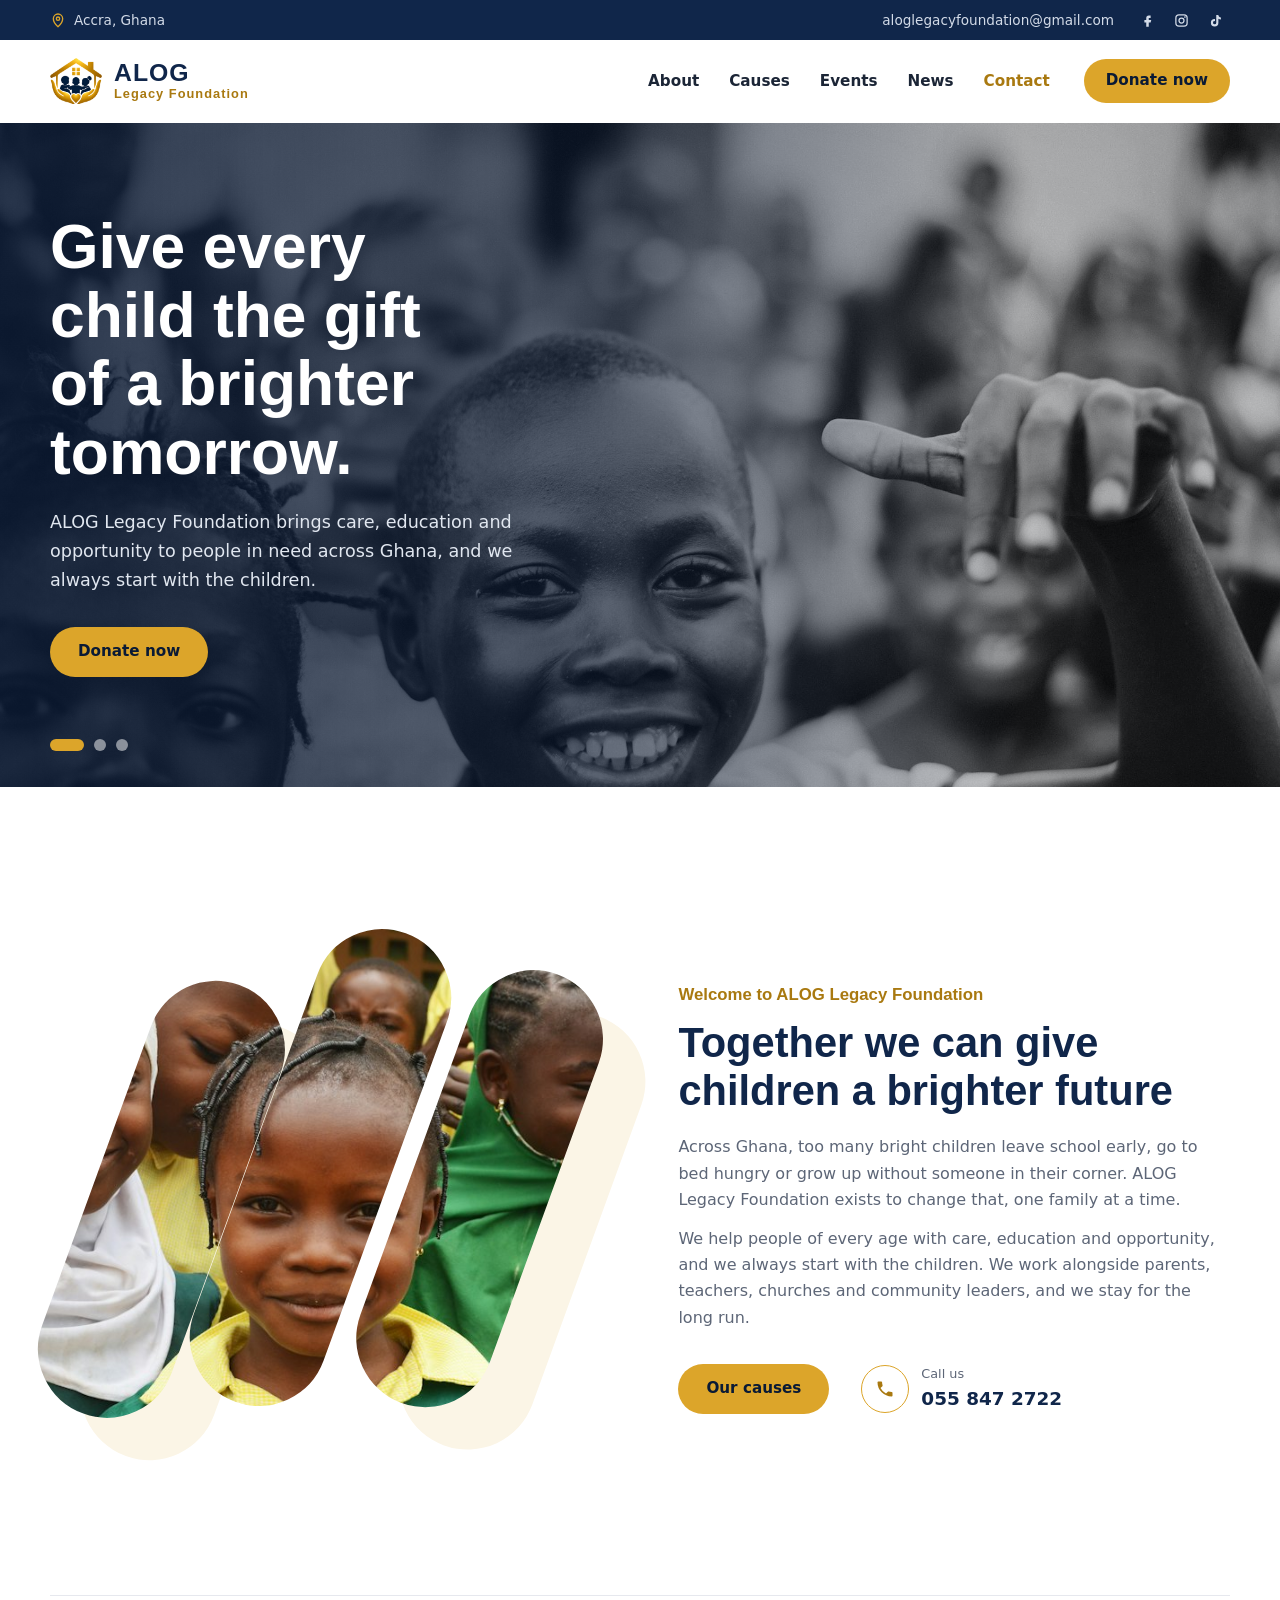
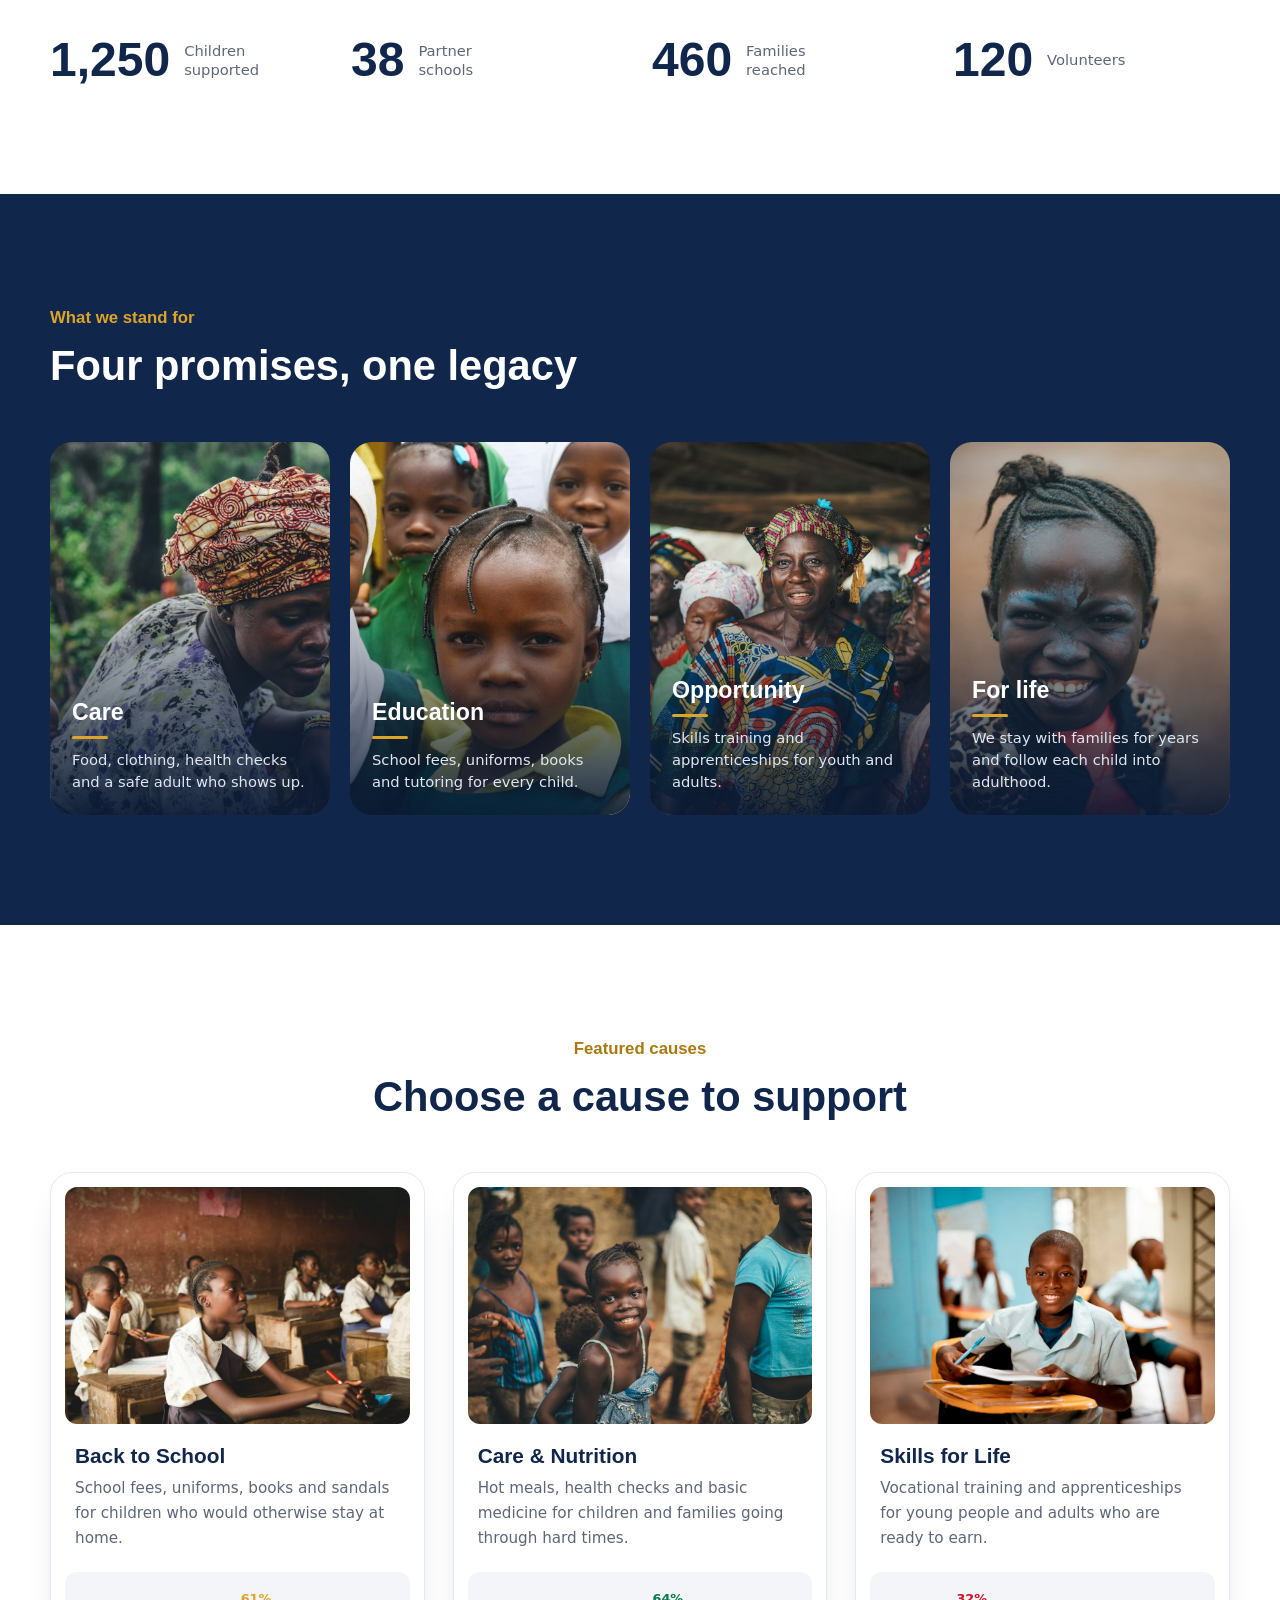
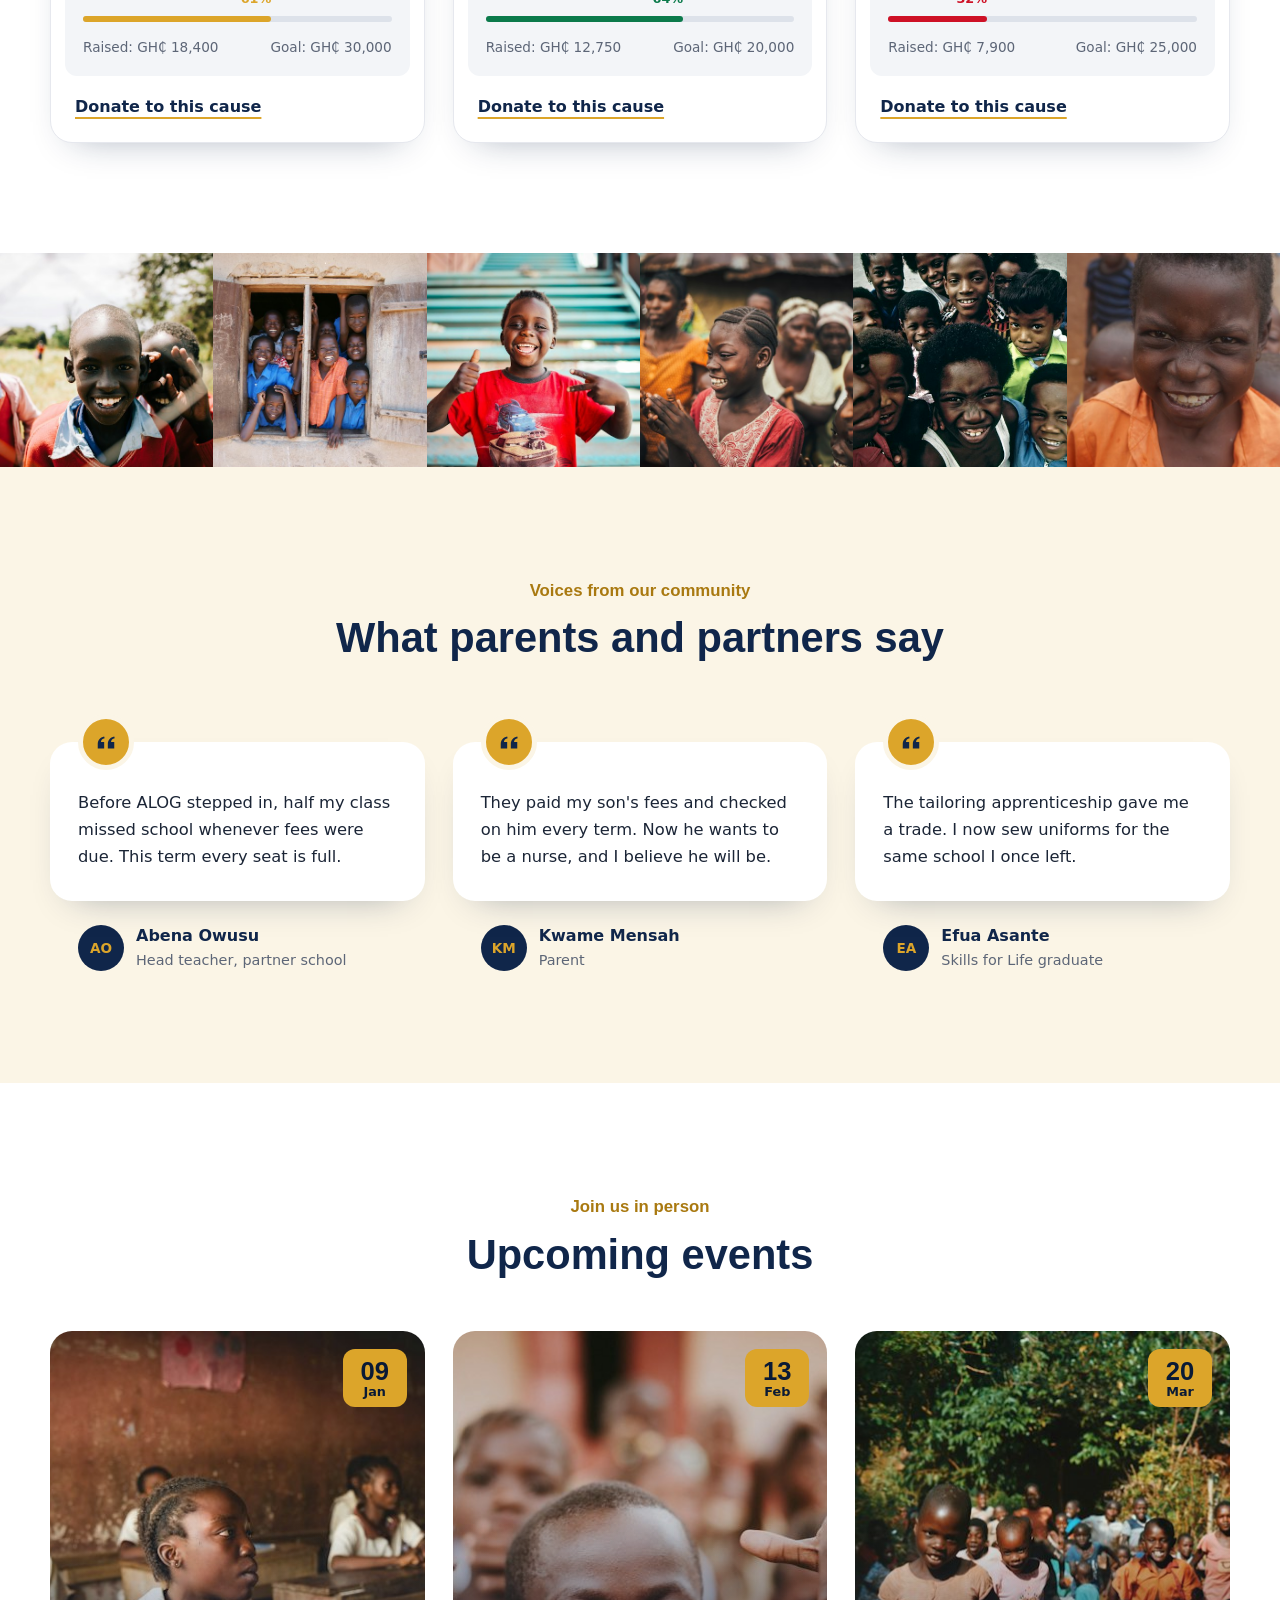
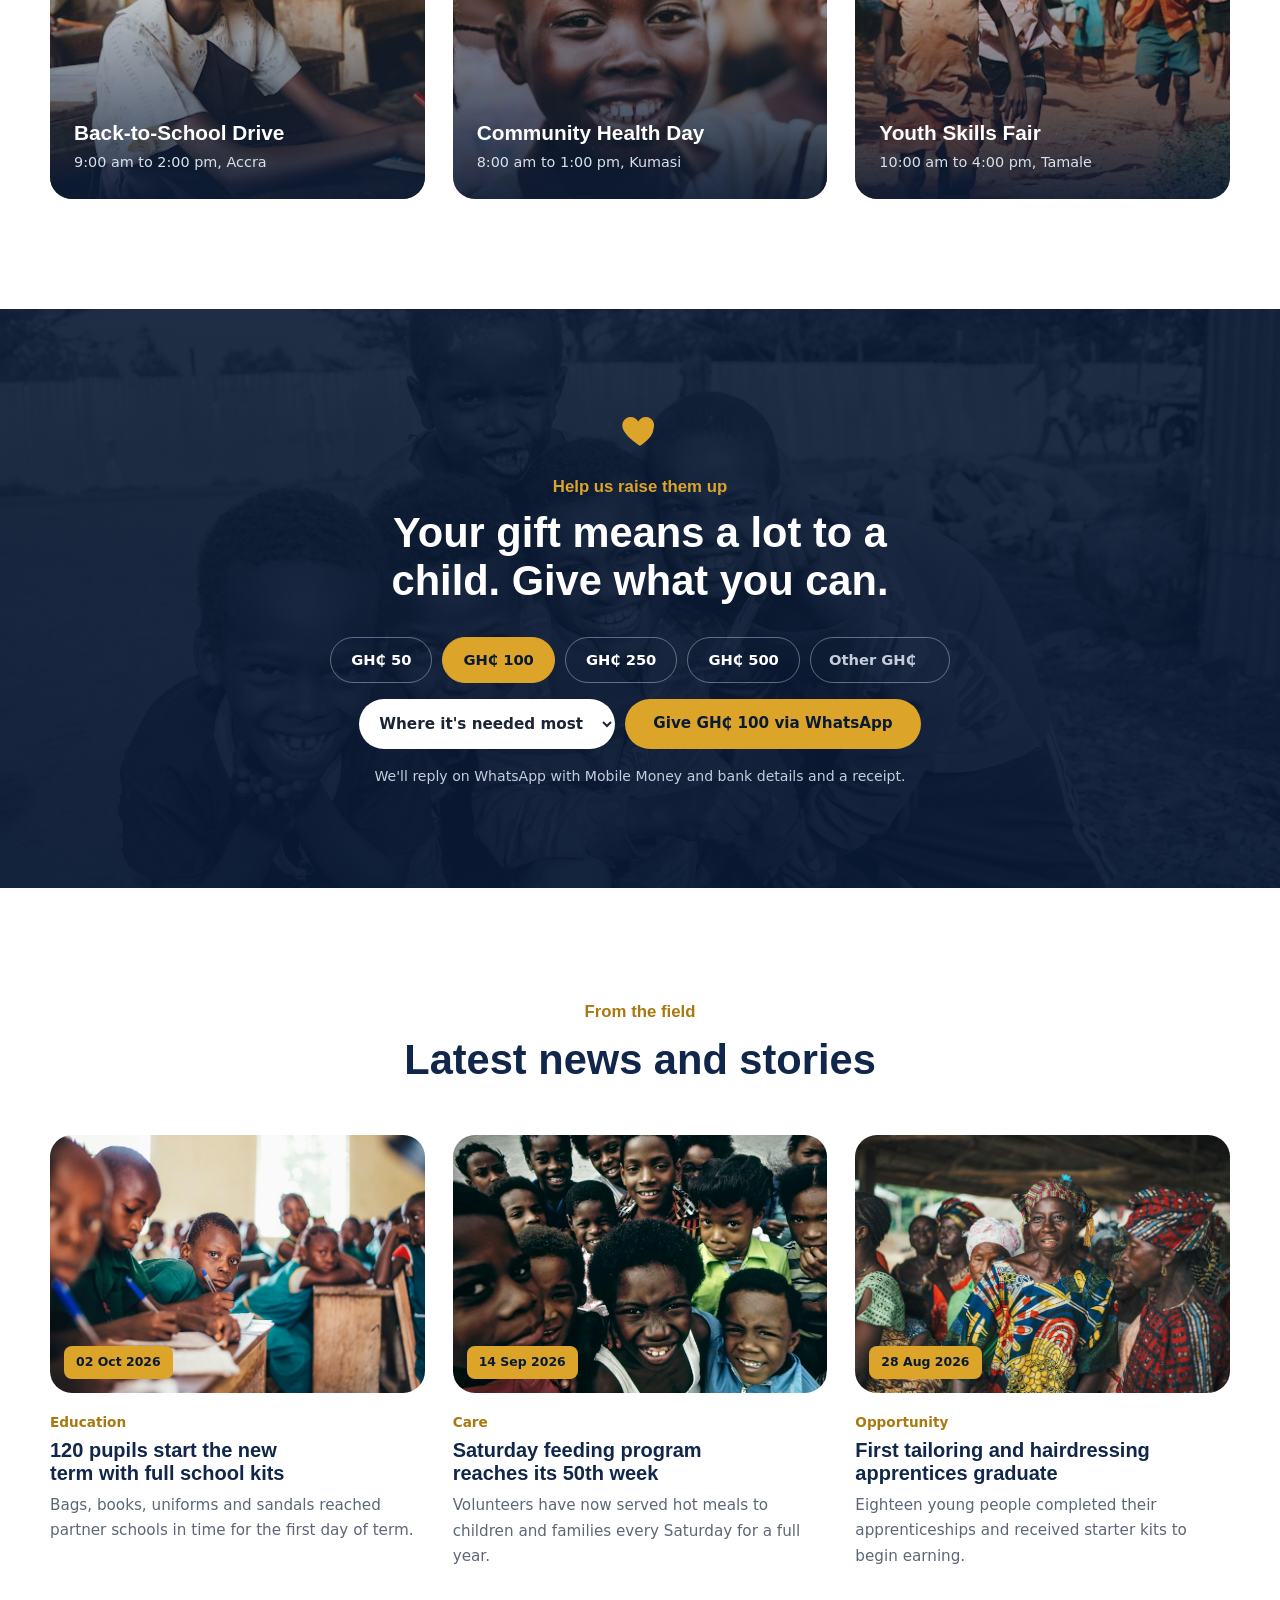
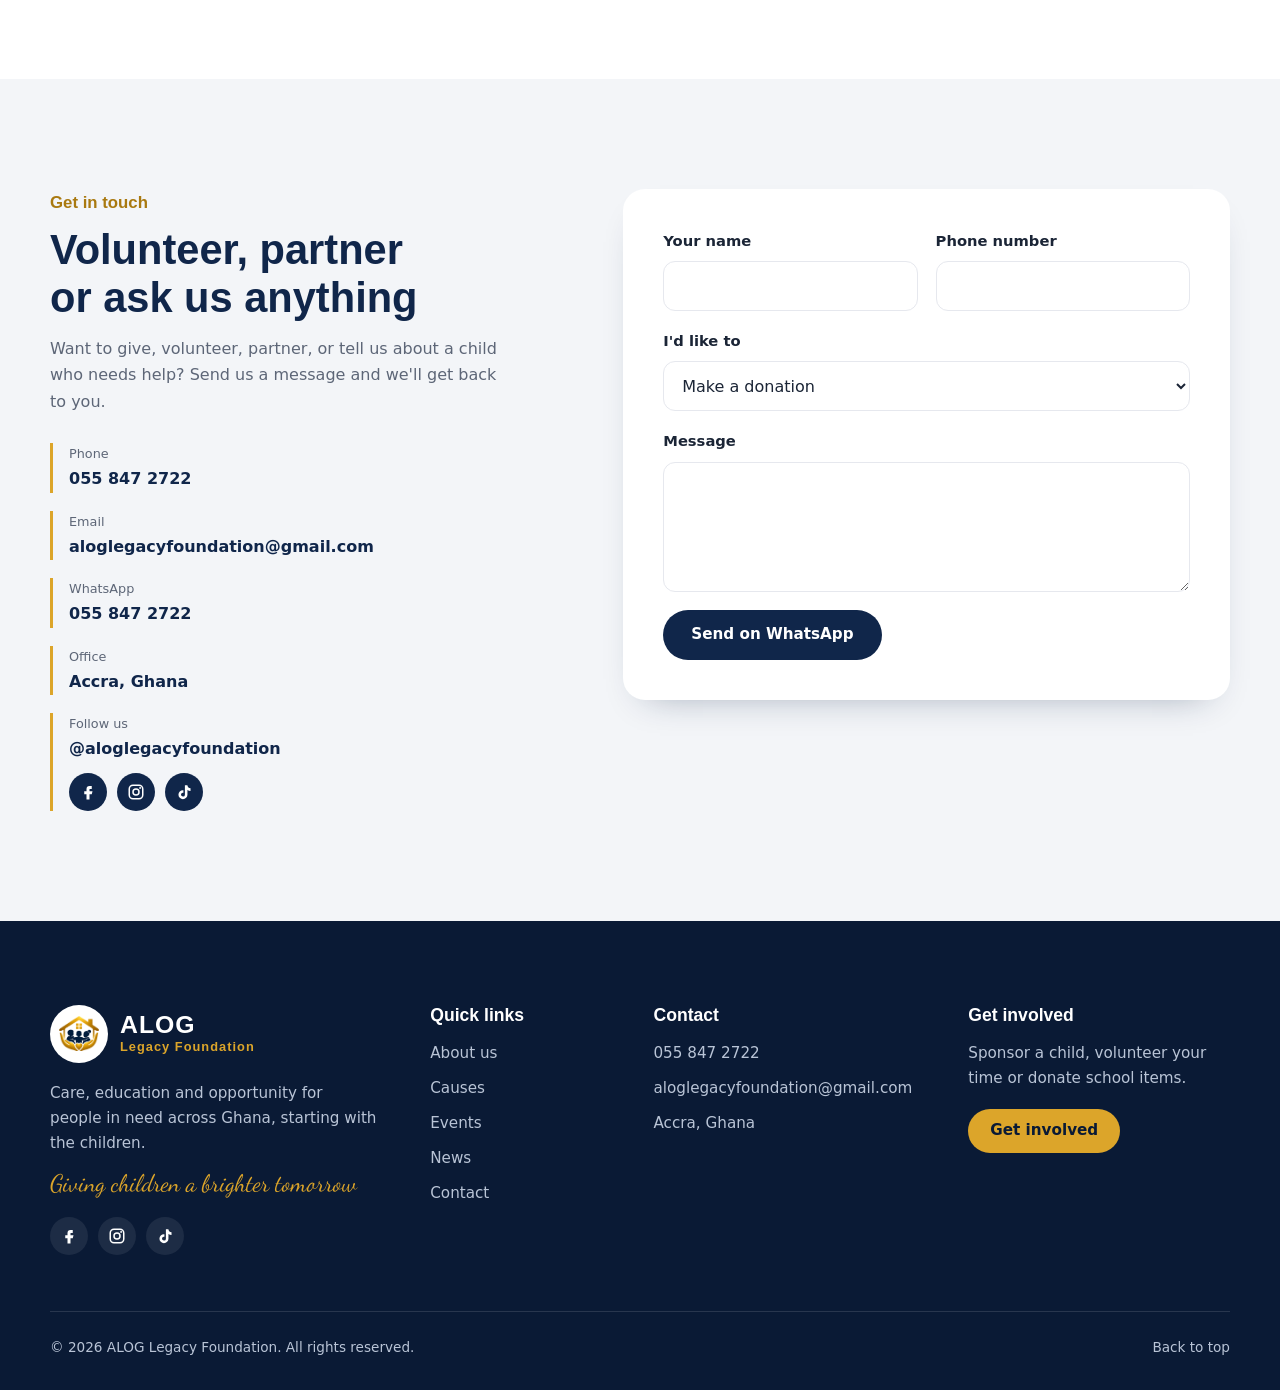
==== commit 1c2f5a39: "Update contact details and add social links New phone/WhatsApp 055 847 2722, email aloglegacyfoundat" ====
--- a/index.html
+++ b/index.html
@@ -26,7 +26,7 @@
         <svg aria-hidden="true" viewBox="0 0 24 24"><path d="M12 22s7-6.2 7-12a7 7 0 0 0-14 0c0 5.8 7 12 7 12Z"/><circle cx="12" cy="10" r="2.5"/></svg>
         Accra, Ghana
       </p>
-      <p class="topbar__item topbar__item--wide">Care, education and opportunity for life</p>
+      <div class="topbar__right"><a class="topbar__item topbar__item--wide" href="mailto:aloglegacyfoundation@gmail.com">aloglegacyfoundation@gmail.com</a><ul class="socials socials--top" aria-label="ALOG Legacy Foundation on social media"><li><a href="https://www.facebook.com/aloglegacyfoundation" target="_blank" rel="noopener" aria-label="Facebook"><svg aria-hidden="true" viewBox="0 0 24 24"><path d="M14 8h3V4h-3a4 4 0 0 0-4 4v3H7v4h3v7h4v-7h3l1-4h-4V8.5c0-.3.2-.5.5-.5Z"/></svg></a></li><li><a href="https://www.instagram.com/aloglegacyfoundation" target="_blank" rel="noopener" aria-label="Instagram"><svg aria-hidden="true" viewBox="0 0 24 24"><rect x="3" y="3" width="18" height="18" rx="5" fill="none" stroke="currentColor" stroke-width="2"/><circle cx="12" cy="12" r="4" fill="none" stroke="currentColor" stroke-width="2"/><circle cx="17.5" cy="6.5" r="1.3"/></svg></a></li><li><a href="https://www.tiktok.com/@aloglegacyfoundation" target="_blank" rel="noopener" aria-label="TikTok"><svg aria-hidden="true" viewBox="0 0 24 24"><path d="M16.5 3c.4 2.3 1.9 3.9 4.2 4.1v3.4a8 8 0 0 1-4.1-1.3v6.3a6 6 0 1 1-6-6h.6v3.5a2.6 2.6 0 1 0 2 2.5V3h3.3Z"/></svg></a></li></ul></div>
     </div>
   </div>
 
@@ -125,7 +125,7 @@
             <a class="btn btn--gold" href="#causes">Our causes</a>
             <div class="call">
               <span class="call__icon" aria-hidden="true"><svg viewBox="0 0 24 24"><path d="M6.6 10.8a15.1 15.1 0 0 0 6.6 6.6l2.2-2.2c.3-.3.7-.4 1-.2 1.1.4 2.3.6 3.6.6.6 0 1 .4 1 1V20c0 .6-.4 1-1 1A17 17 0 0 1 3 4c0-.6.4-1 1-1h3.5c.6 0 1 .4 1 1 0 1.3.2 2.5.6 3.6.1.3 0 .7-.2 1l-2.3 2.2Z"/></svg></span>
-              <span><small>Call us</small><a href="tel:+233549013477">054 901 3477</a></span>
+              <span><small>Call us</small><a href="tel:+233558472722">055 847 2722</a></span>
             </div>
           </div>
         </div>
@@ -361,10 +361,12 @@
           <h2 id="contact-title">Volunteer, partner or ask us anything</h2>
           <p>Want to give, volunteer, partner, or tell us about a child who needs help? Send us a message and we'll get back to you.</p>
           <ul class="contact__list">
-            <li><span class="contact__label">Phone</span><a href="tel:+233549013477">054 901 3477</a><a href="tel:+233591918870">059 191 8870</a></li>
-            <li><span class="contact__label">WhatsApp</span><a href="https://wa.me/233549013477" target="_blank" rel="noopener">054 901 3477</a></li>
+            <li><span class="contact__label">Phone</span><a href="tel:+233558472722">055 847 2722</a></li>
+            <li><span class="contact__label">Email</span><a href="mailto:aloglegacyfoundation@gmail.com">aloglegacyfoundation@gmail.com</a></li>
+            <li><span class="contact__label">WhatsApp</span><a href="https://wa.me/233558472722" target="_blank" rel="noopener">055 847 2722</a></li>
             <!-- PLACEHOLDER: replace with the foundation's office address -->
             <li><span class="contact__label">Office</span><span>Accra, Ghana</span></li>
+            <li><span class="contact__label">Follow us</span><span>@aloglegacyfoundation</span><ul class="socials socials--dark" aria-label="ALOG Legacy Foundation on social media"><li><a href="https://www.facebook.com/aloglegacyfoundation" target="_blank" rel="noopener" aria-label="Facebook"><svg aria-hidden="true" viewBox="0 0 24 24"><path d="M14 8h3V4h-3a4 4 0 0 0-4 4v3H7v4h3v7h4v-7h3l1-4h-4V8.5c0-.3.2-.5.5-.5Z"/></svg></a></li><li><a href="https://www.instagram.com/aloglegacyfoundation" target="_blank" rel="noopener" aria-label="Instagram"><svg aria-hidden="true" viewBox="0 0 24 24"><rect x="3" y="3" width="18" height="18" rx="5" fill="none" stroke="currentColor" stroke-width="2"/><circle cx="12" cy="12" r="4" fill="none" stroke="currentColor" stroke-width="2"/><circle cx="17.5" cy="6.5" r="1.3"/></svg></a></li><li><a href="https://www.tiktok.com/@aloglegacyfoundation" target="_blank" rel="noopener" aria-label="TikTok"><svg aria-hidden="true" viewBox="0 0 24 24"><path d="M16.5 3c.4 2.3 1.9 3.9 4.2 4.1v3.4a8 8 0 0 1-4.1-1.3v6.3a6 6 0 1 1-6-6h.6v3.5a2.6 2.6 0 1 0 2 2.5V3h3.3Z"/></svg></a></li></ul></li>
           </ul>
         </div>
         <form class="contact-form" id="contact-form" novalidate>
@@ -401,6 +403,7 @@
         </a>
         <p class="site-footer__about">Care, education and opportunity for people in need across Ghana, starting with the children.</p>
         <p class="site-footer__script">Giving children a brighter tomorrow</p>
+        <ul class="socials" aria-label="ALOG Legacy Foundation on social media"><li><a href="https://www.facebook.com/aloglegacyfoundation" target="_blank" rel="noopener" aria-label="Facebook"><svg aria-hidden="true" viewBox="0 0 24 24"><path d="M14 8h3V4h-3a4 4 0 0 0-4 4v3H7v4h3v7h4v-7h3l1-4h-4V8.5c0-.3.2-.5.5-.5Z"/></svg></a></li><li><a href="https://www.instagram.com/aloglegacyfoundation" target="_blank" rel="noopener" aria-label="Instagram"><svg aria-hidden="true" viewBox="0 0 24 24"><rect x="3" y="3" width="18" height="18" rx="5" fill="none" stroke="currentColor" stroke-width="2"/><circle cx="12" cy="12" r="4" fill="none" stroke="currentColor" stroke-width="2"/><circle cx="17.5" cy="6.5" r="1.3"/></svg></a></li><li><a href="https://www.tiktok.com/@aloglegacyfoundation" target="_blank" rel="noopener" aria-label="TikTok"><svg aria-hidden="true" viewBox="0 0 24 24"><path d="M16.5 3c.4 2.3 1.9 3.9 4.2 4.1v3.4a8 8 0 0 1-4.1-1.3v6.3a6 6 0 1 1-6-6h.6v3.5a2.6 2.6 0 1 0 2 2.5V3h3.3Z"/></svg></a></li></ul>
       </div>
       <nav aria-label="Footer">
         <h2>Quick links</h2>
@@ -415,8 +418,8 @@
       <div>
         <h2>Contact</h2>
         <ul>
-          <li><a href="tel:+233549013477">054 901 3477</a></li>
-          <li><a href="tel:+233591918870">059 191 8870</a></li>
+          <li><a href="tel:+233558472722">055 847 2722</a></li>
+          <li><a href="mailto:aloglegacyfoundation@gmail.com">aloglegacyfoundation@gmail.com</a></li>
           <li>Accra, Ghana</li>
         </ul>
       </div>
--- a/assets/css/style.css
+++ b/assets/css/style.css
@@ -107,6 +107,28 @@
 .nav-toggle[aria-expanded="true"] .nav-toggle__bar { background: transparent; }
 .nav-toggle[aria-expanded="true"] .nav-toggle__bar::before { transform: rotate(45deg); }
 .nav-toggle[aria-expanded="true"] .nav-toggle__bar::after { transform: rotate(-45deg); }
+
+/* Top bar contact + social icons */
+.topbar__right { display: flex; align-items: center; gap: 18px; }
+.topbar a.topbar__item { color: #d3dbe8; text-decoration: none; }
+.topbar a.topbar__item:hover { color: var(--gold); }
+.socials { display: flex; gap: 10px; }
+.socials a {
+  display: grid; place-items: center; width: 38px; height: 38px; border-radius: 50%;
+  background: rgba(255,255,255,.08); color: #fff; transition: background-color .2s, color .2s;
+}
+.socials a:hover { background: var(--gold); color: var(--navy-deep); }
+.socials svg { width: 18px; height: 18px; fill: currentColor; }
+.socials--top { gap: 4px; }
+.socials--top a { width: 30px; height: 30px; background: transparent; color: #d3dbe8; }
+.socials--top svg { width: 15px; height: 15px; }
+.socials--dark { margin-top: 8px; }
+.contact__list .socials a { background: var(--navy); color: #fff; }
+.contact__list .socials a:hover { background: var(--gold); color: var(--navy-deep); }
+.site-footer a[href^="mailto:"], .contact__list a[href^="mailto:"] { overflow-wrap: anywhere; }
+.site-footer .socials { margin-top: 18px; }
+.contact__list .socials li { padding: 0; border: 0; }
+.site-footer ul.socials { display: flex; gap: 10px; }
 
 /* ---------- Hero slider ---------- */
 .hero { position: relative; background: var(--navy-deep); color: #fff; overflow: hidden; }
@@ -304,7 +326,7 @@
 
 /* ---------- Footer ---------- */
 .site-footer { background: var(--navy-deep); color: #b9c4d6; padding-top: clamp(56px, 7vw, 84px); font-size: .95rem; }
-.site-footer__inner { display: grid; grid-template-columns: 1.3fr .8fr .8fr 1fr; gap: 40px; }
+.site-footer__inner { display: grid; grid-template-columns: 1.3fr .7fr 1.05fr 1fr; gap: 40px; }
 .site-footer h2 { font-family: var(--font-head); font-size: 1.1rem; color: #fff; margin-bottom: 16px; }
 .site-footer ul { display: grid; gap: 10px; }
 .site-footer a { text-decoration: none; }
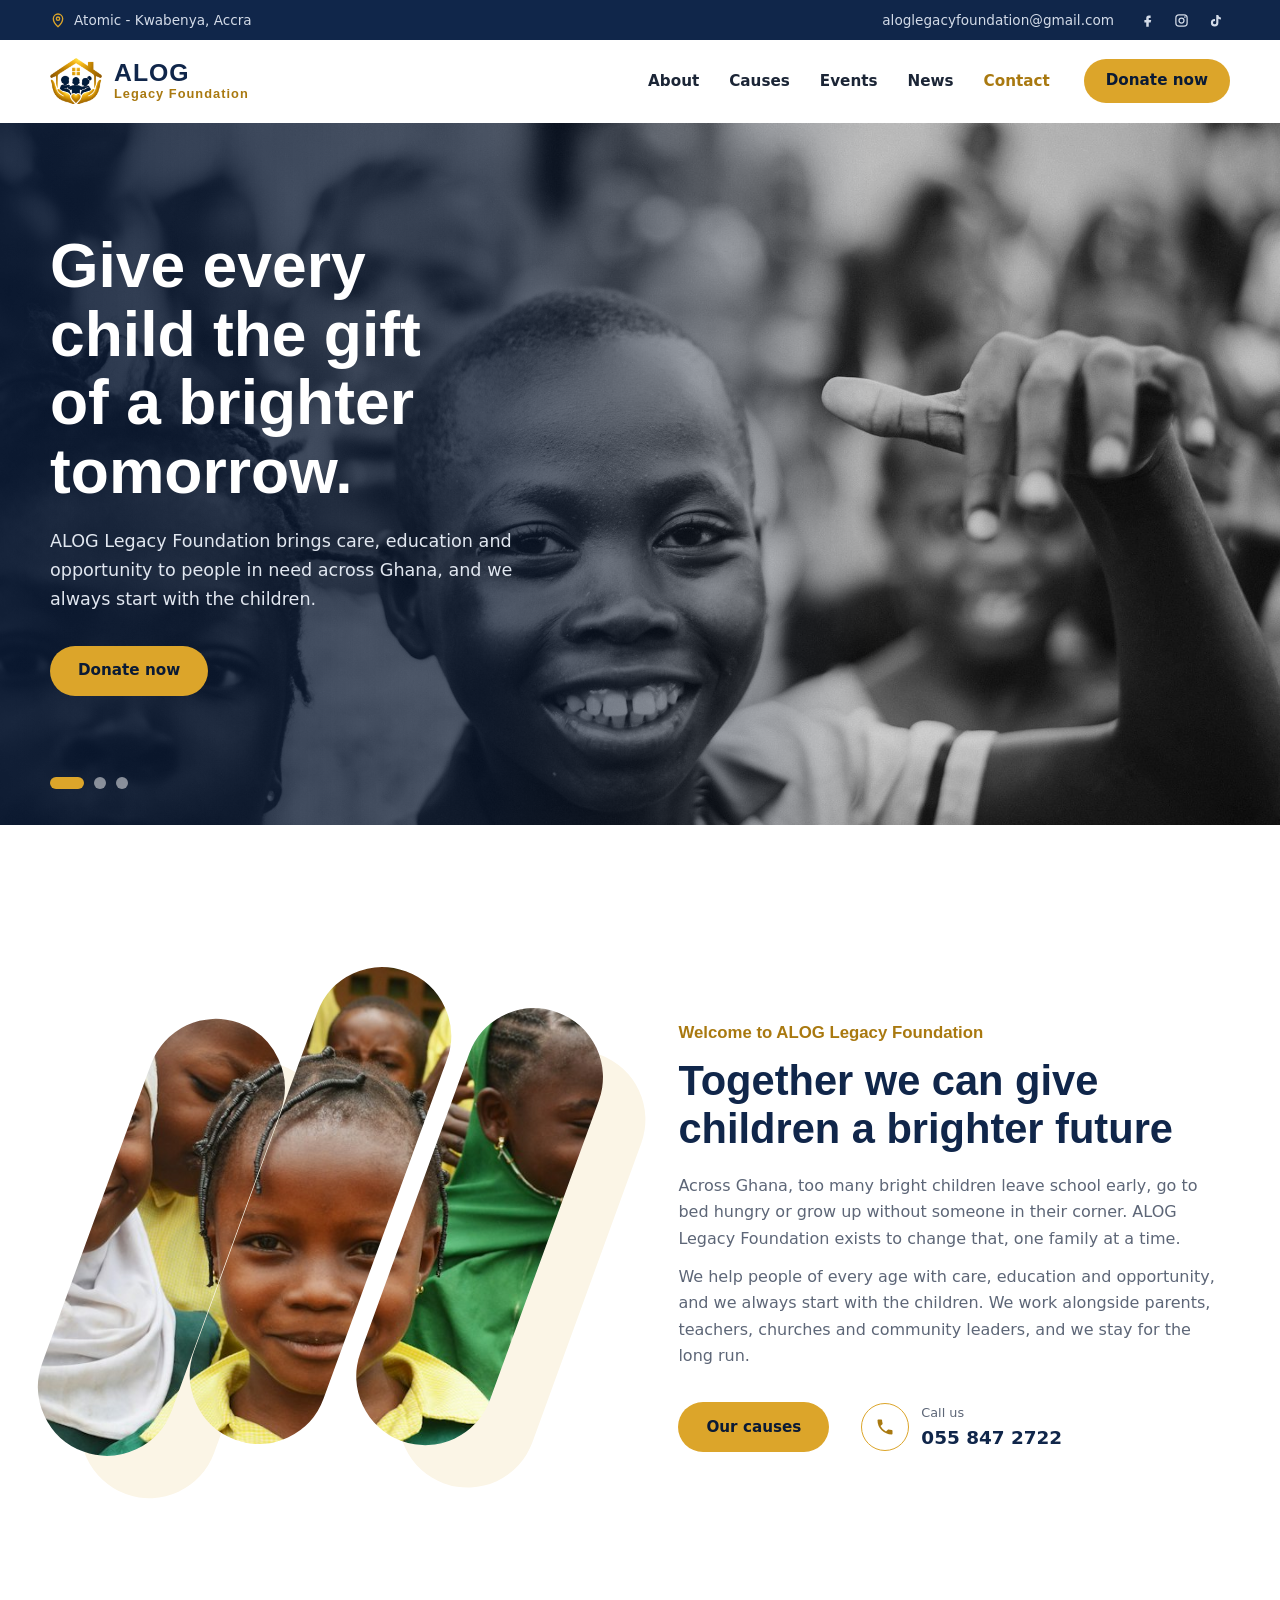
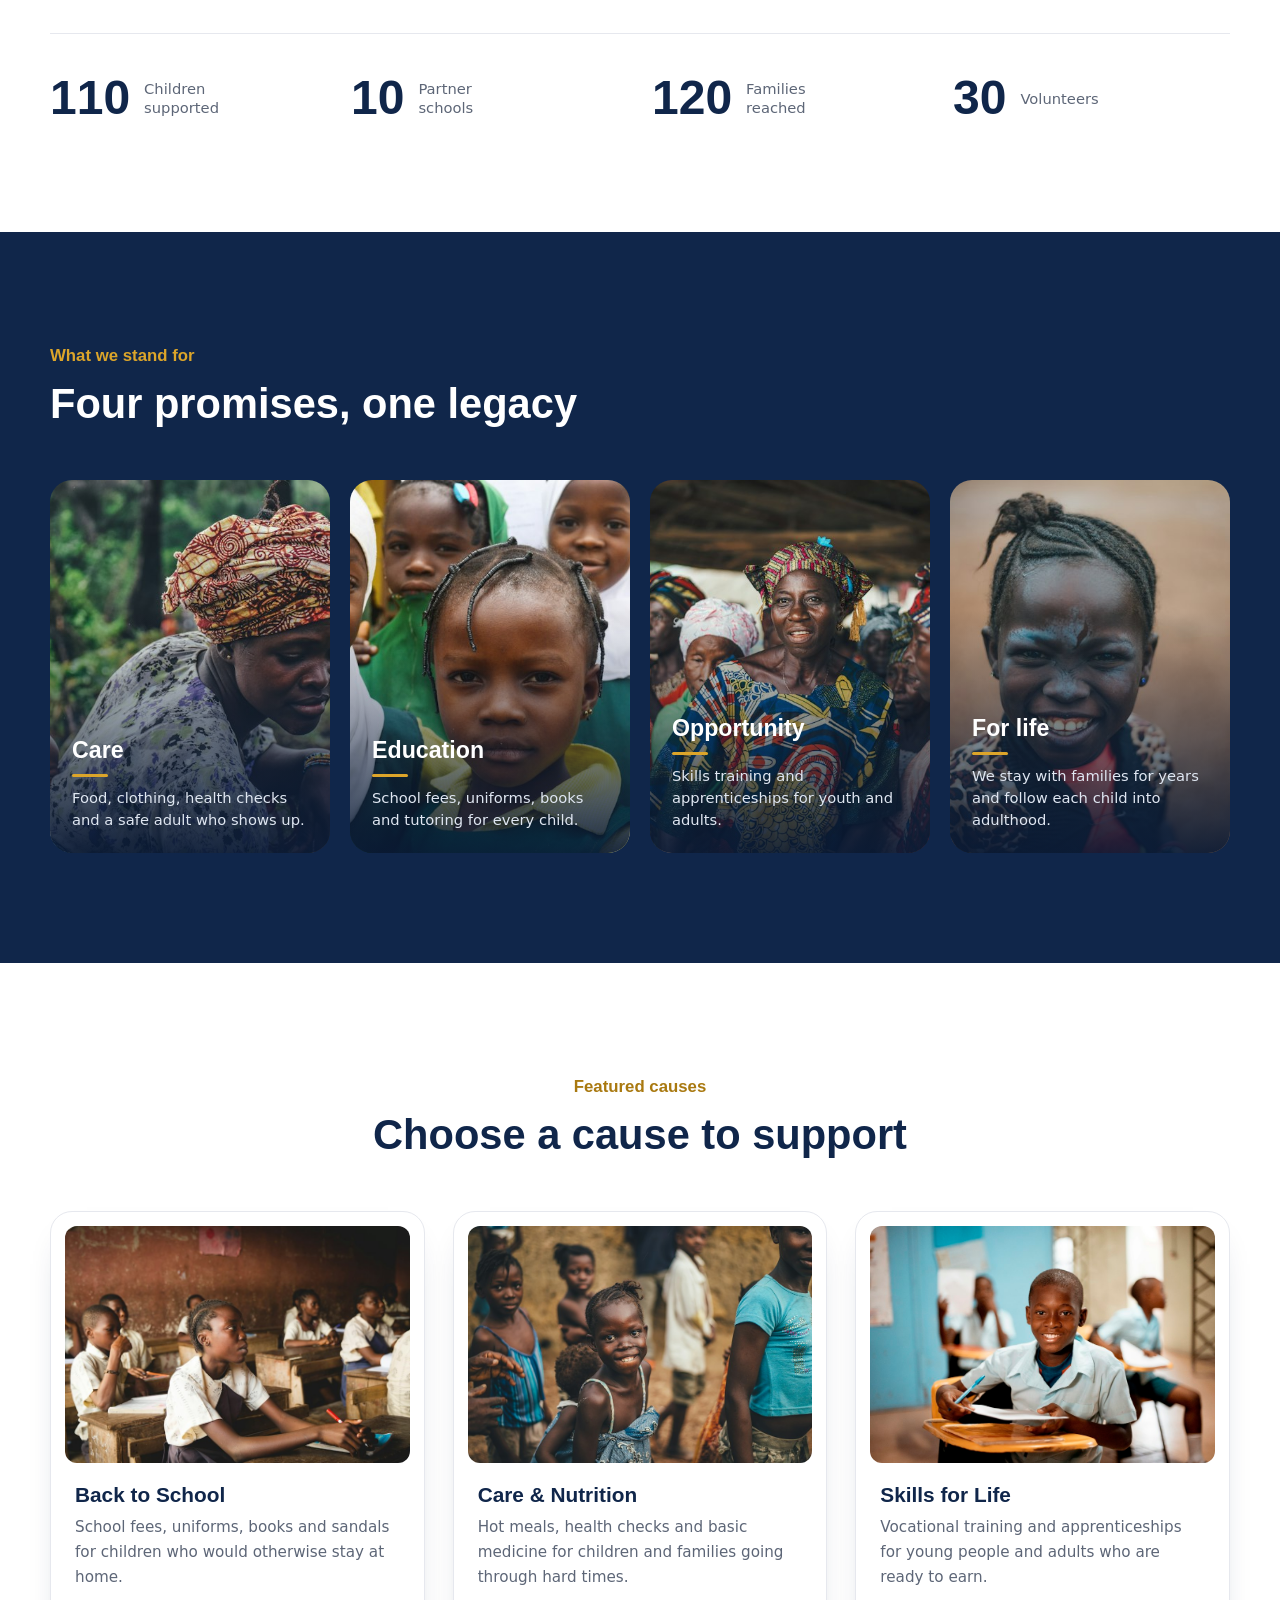
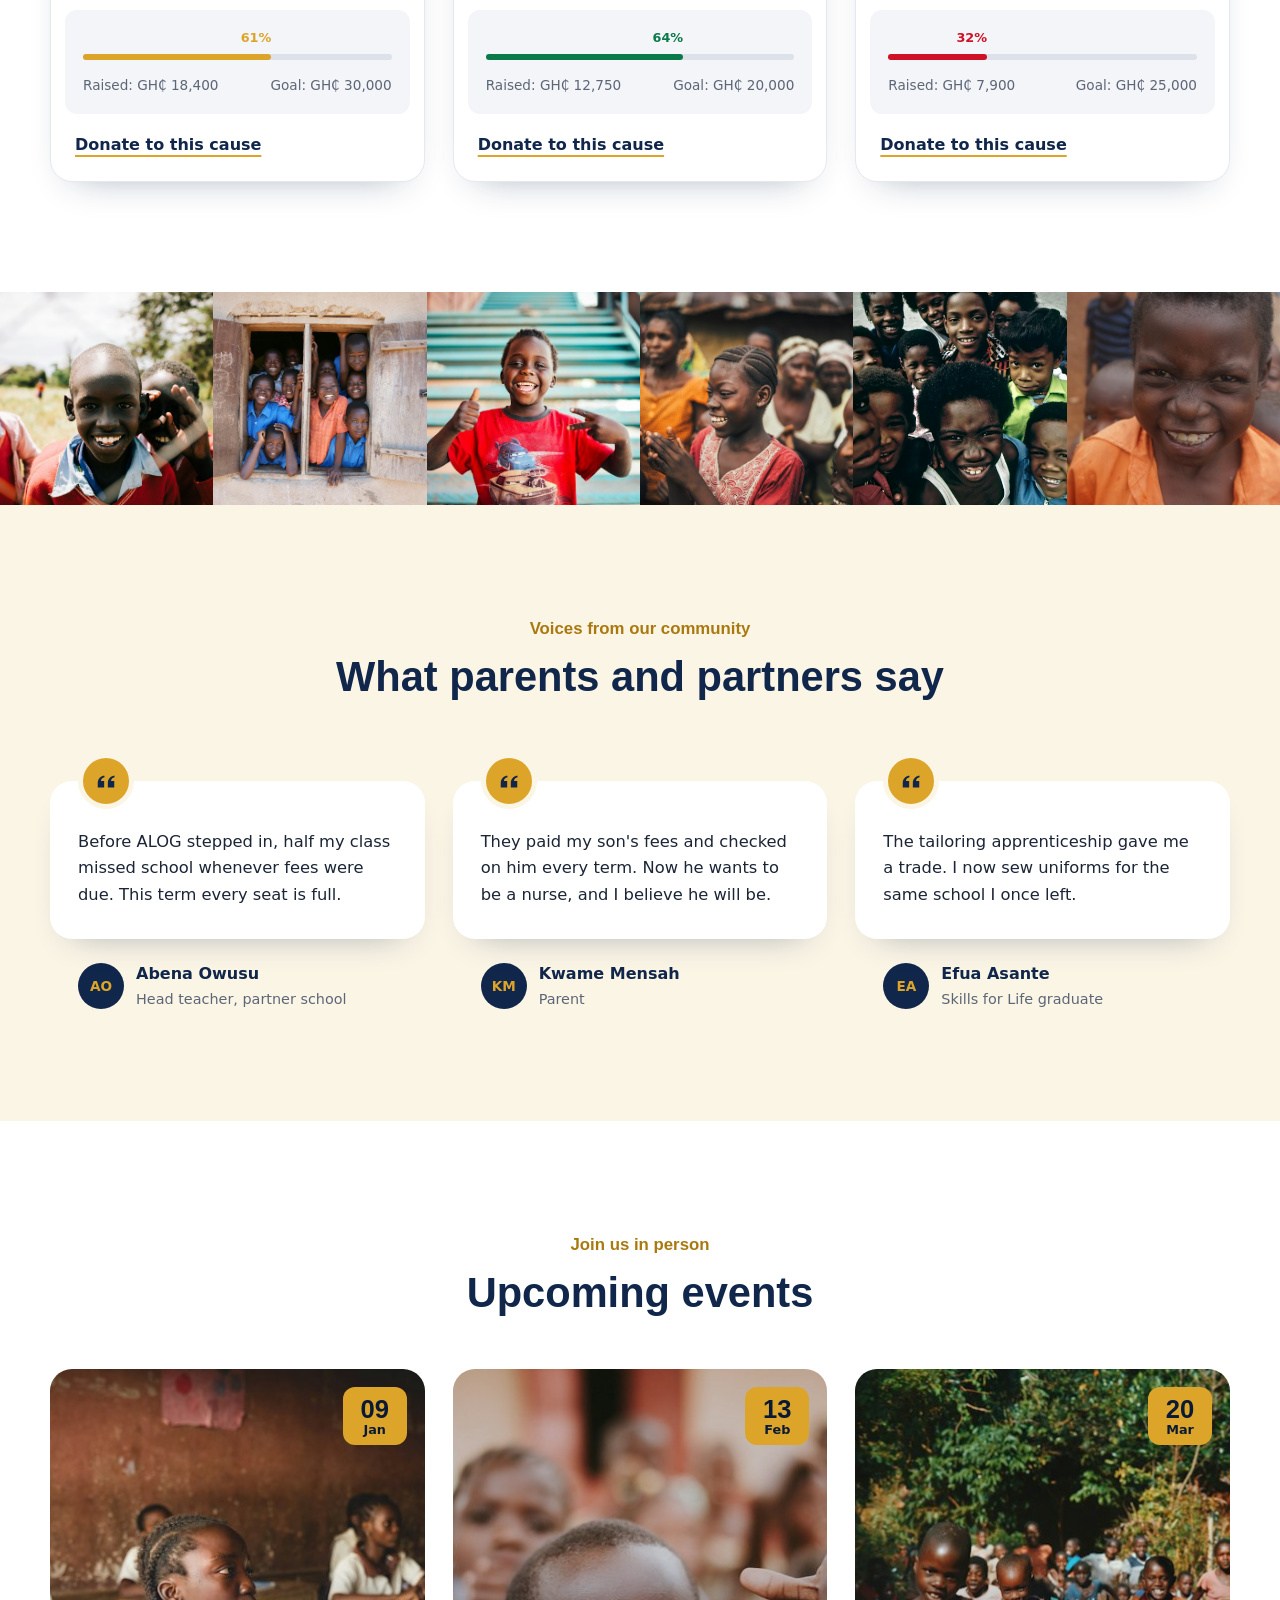
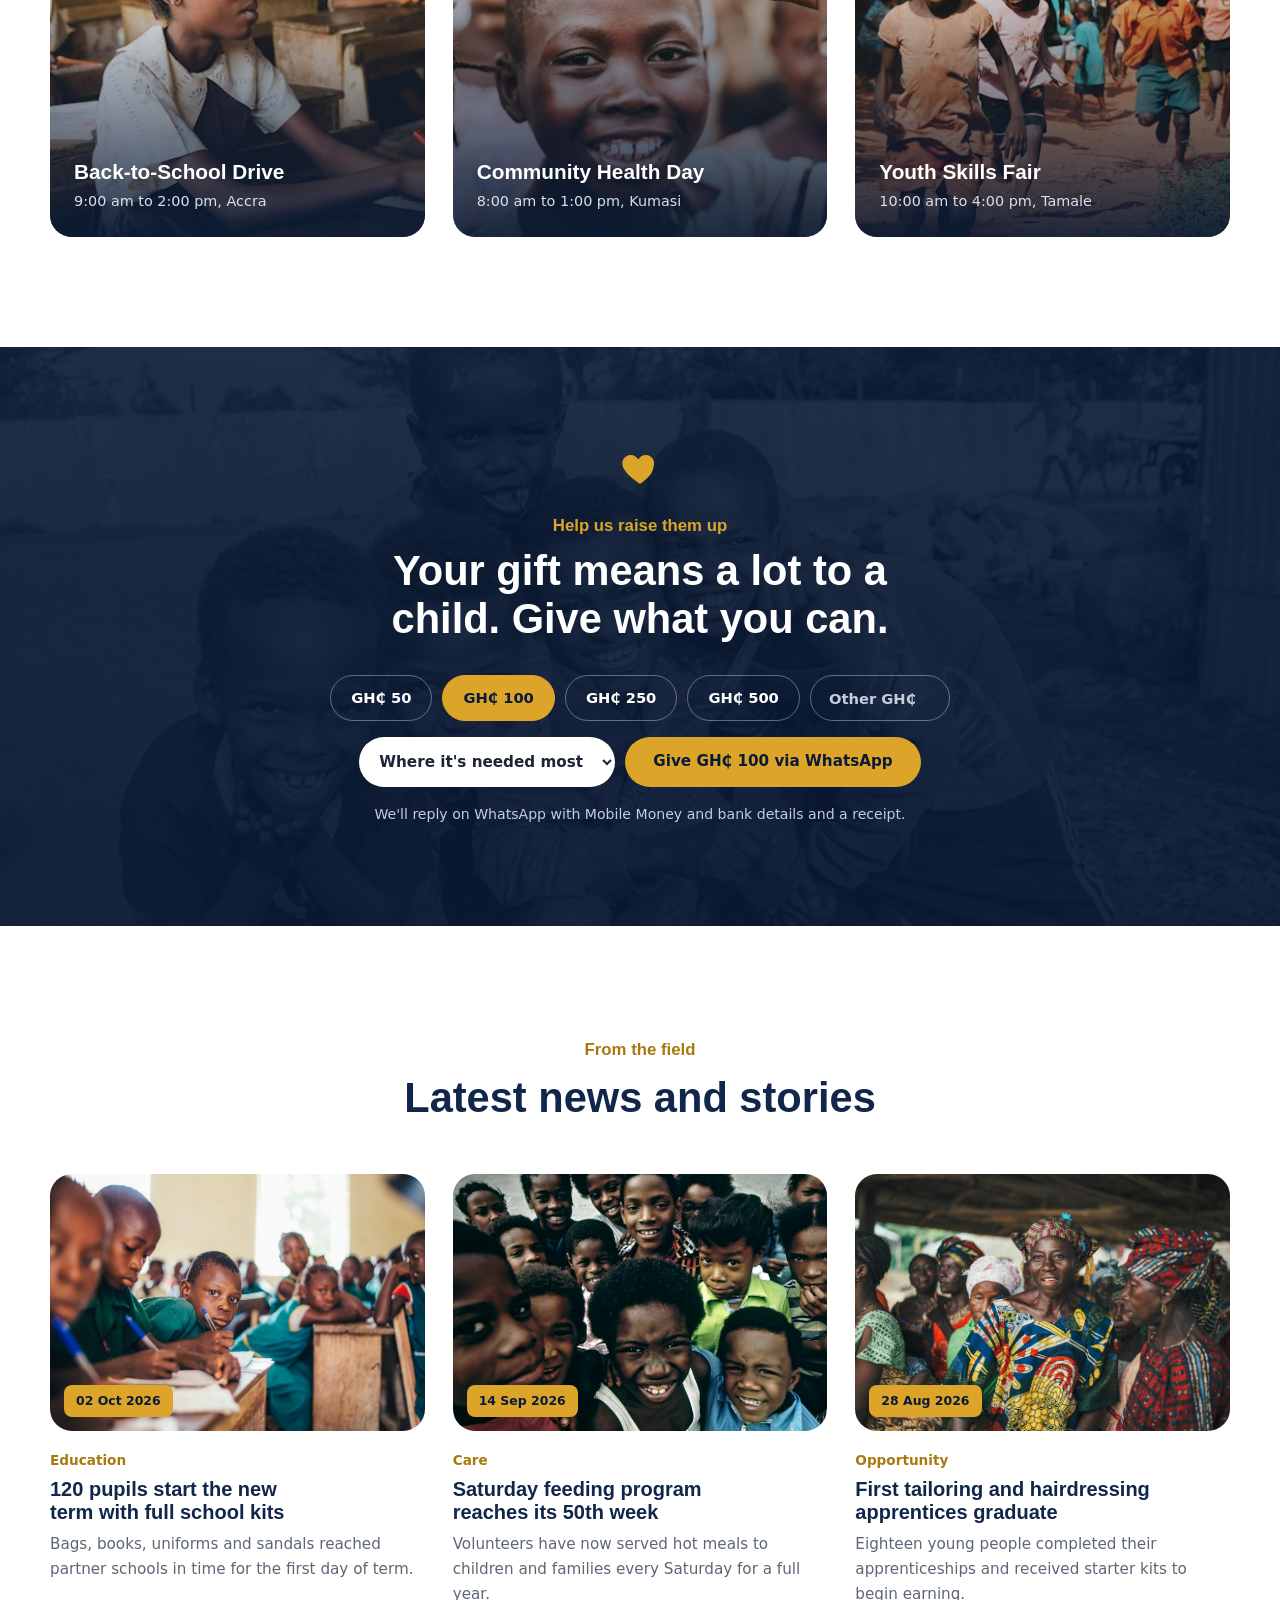
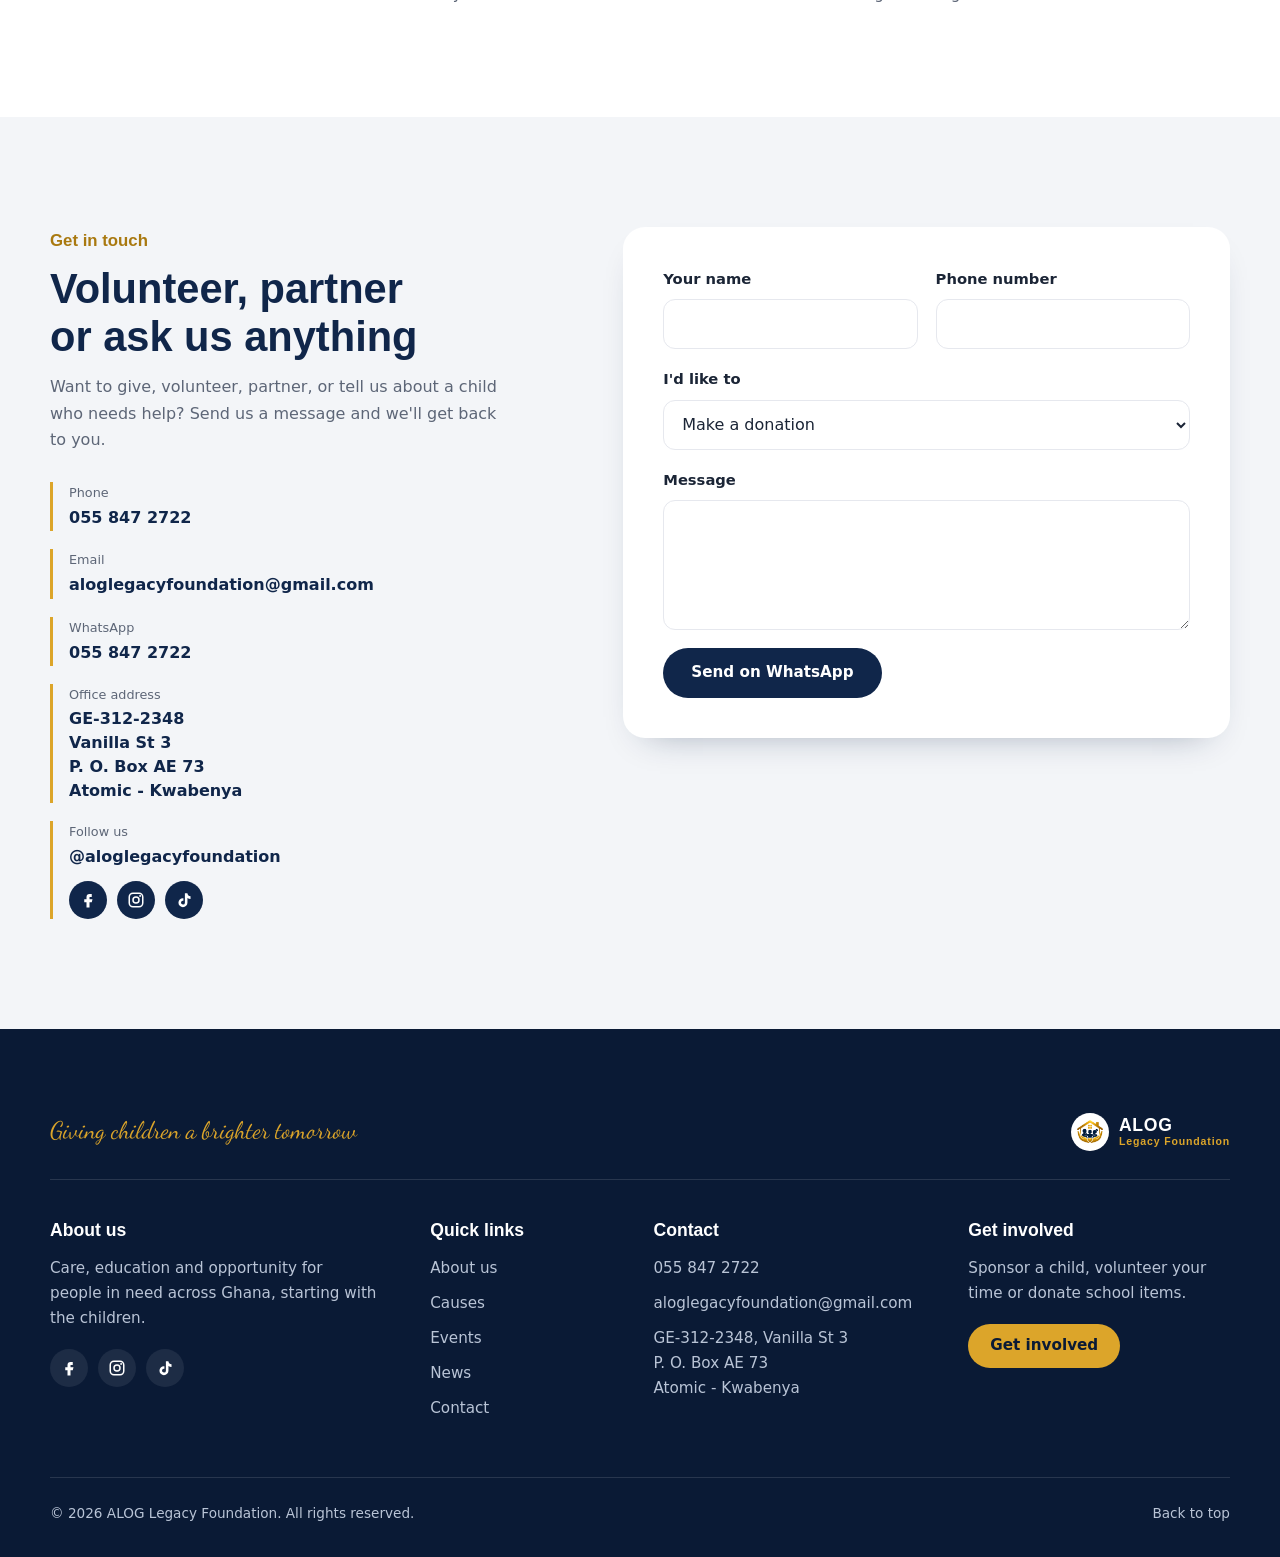
==== commit efef506d: "Reframe hero photos, update impact numbers, office address and footer logo - Each slide has its own " ====
--- a/index.html
+++ b/index.html
@@ -24,7 +24,7 @@
     <div class="container topbar__inner">
       <p class="topbar__item">
         <svg aria-hidden="true" viewBox="0 0 24 24"><path d="M12 22s7-6.2 7-12a7 7 0 0 0-14 0c0 5.8 7 12 7 12Z"/><circle cx="12" cy="10" r="2.5"/></svg>
-        Accra, Ghana
+        Atomic - Kwabenya, Accra
       </p>
       <div class="topbar__right"><a class="topbar__item topbar__item--wide" href="mailto:aloglegacyfoundation@gmail.com">aloglegacyfoundation@gmail.com</a><ul class="socials socials--top" aria-label="ALOG Legacy Foundation on social media"><li><a href="https://www.facebook.com/aloglegacyfoundation" target="_blank" rel="noopener" aria-label="Facebook"><svg aria-hidden="true" viewBox="0 0 24 24"><path d="M14 8h3V4h-3a4 4 0 0 0-4 4v3H7v4h3v7h4v-7h3l1-4h-4V8.5c0-.3.2-.5.5-.5Z"/></svg></a></li><li><a href="https://www.instagram.com/aloglegacyfoundation" target="_blank" rel="noopener" aria-label="Instagram"><svg aria-hidden="true" viewBox="0 0 24 24"><rect x="3" y="3" width="18" height="18" rx="5" fill="none" stroke="currentColor" stroke-width="2"/><circle cx="12" cy="12" r="4" fill="none" stroke="currentColor" stroke-width="2"/><circle cx="17.5" cy="6.5" r="1.3"/></svg></a></li><li><a href="https://www.tiktok.com/@aloglegacyfoundation" target="_blank" rel="noopener" aria-label="TikTok"><svg aria-hidden="true" viewBox="0 0 24 24"><path d="M16.5 3c.4 2.3 1.9 3.9 4.2 4.1v3.4a8 8 0 0 1-4.1-1.3v6.3a6 6 0 1 1-6-6h.6v3.5a2.6 2.6 0 1 0 2 2.5V3h3.3Z"/></svg></a></li></ul></div>
     </div>
@@ -65,7 +65,7 @@
     <section class="hero" aria-roledescription="carousel" aria-label="Highlights">
       <div class="hero__slides">
         <article class="slide is-active" aria-roledescription="slide" aria-label="1 of 3">
-          <img class="slide__img" src="assets/img/slide-1.jpg" alt="" width="1800" height="1198">
+          <img class="slide__img" style="--pos: 50% 72%; --pos-m: 50% 70%" src="assets/img/slide-1.jpg" alt="" width="1800" height="1198">
           <div class="container slide__content">
             <h1 class="slide__title">Give every child the gift of a brighter tomorrow.</h1>
             <p class="slide__lead">ALOG Legacy Foundation brings care, education and opportunity to people in need across Ghana, and we always start with the children.</p>
@@ -73,7 +73,7 @@
           </div>
         </article>
         <article class="slide" aria-roledescription="slide" aria-label="2 of 3" aria-hidden="true">
-          <img class="slide__img" src="assets/img/slide-2.jpg" alt="" width="1800" height="1198" loading="lazy">
+          <img class="slide__img" style="--pos: 50% 45%; --pos-m: 55% 45%" src="assets/img/slide-2.jpg" alt="" width="1800" height="1198" loading="lazy">
           <div class="container slide__content">
             <p class="slide__title" role="heading" aria-level="2">No child should stay home because of school fees.</p>
             <p class="slide__lead">Uniforms, books, sandals and fees for children who are ready to learn.</p>
@@ -81,7 +81,7 @@
           </div>
         </article>
         <article class="slide" aria-roledescription="slide" aria-label="3 of 3" aria-hidden="true">
-          <img class="slide__img" src="assets/img/slide-3.jpg" alt="" width="1800" height="1200" loading="lazy">
+          <img class="slide__img" style="--pos: 50% 45%; --pos-m: 50% 50%" src="assets/img/slide-3.jpg" alt="" width="1800" height="1200" loading="lazy">
           <div class="container slide__content">
             <p class="slide__title" role="heading" aria-level="2">Care that stays with a family for life.</p>
             <p class="slide__lead">We walk beside children and parents for years, from the first meal to the first job.</p>
@@ -131,13 +131,12 @@
         </div>
       </div>
 
-      <!-- PLACEHOLDER numbers: replace with the foundation's real figures -->
       <div class="container">
         <dl class="stats">
-          <div><dd>1,250</dd><dt>Children supported</dt></div>
-          <div><dd>38</dd><dt>Partner schools</dt></div>
-          <div><dd>460</dd><dt>Families reached</dt></div>
-          <div><dd>120</dd><dt>Volunteers</dt></div>
+          <div><dd>110</dd><dt>Children supported</dt></div>
+          <div><dd>10</dd><dt>Partner schools</dt></div>
+          <div><dd>120</dd><dt>Families reached</dt></div>
+          <div><dd>30</dd><dt>Volunteers</dt></div>
         </dl>
       </div>
     </section>
@@ -364,8 +363,7 @@
             <li><span class="contact__label">Phone</span><a href="tel:+233558472722">055 847 2722</a></li>
             <li><span class="contact__label">Email</span><a href="mailto:aloglegacyfoundation@gmail.com">aloglegacyfoundation@gmail.com</a></li>
             <li><span class="contact__label">WhatsApp</span><a href="https://wa.me/233558472722" target="_blank" rel="noopener">055 847 2722</a></li>
-            <!-- PLACEHOLDER: replace with the foundation's office address -->
-            <li><span class="contact__label">Office</span><span>Accra, Ghana</span></li>
+            <li><span class="contact__label">Office address</span><address class="contact__address">GE-312-2348<br>Vanilla St 3<br>P. O. Box AE 73<br>Atomic - Kwabenya</address></li>
             <li><span class="contact__label">Follow us</span><span>@aloglegacyfoundation</span><ul class="socials socials--dark" aria-label="ALOG Legacy Foundation on social media"><li><a href="https://www.facebook.com/aloglegacyfoundation" target="_blank" rel="noopener" aria-label="Facebook"><svg aria-hidden="true" viewBox="0 0 24 24"><path d="M14 8h3V4h-3a4 4 0 0 0-4 4v3H7v4h3v7h4v-7h3l1-4h-4V8.5c0-.3.2-.5.5-.5Z"/></svg></a></li><li><a href="https://www.instagram.com/aloglegacyfoundation" target="_blank" rel="noopener" aria-label="Instagram"><svg aria-hidden="true" viewBox="0 0 24 24"><rect x="3" y="3" width="18" height="18" rx="5" fill="none" stroke="currentColor" stroke-width="2"/><circle cx="12" cy="12" r="4" fill="none" stroke="currentColor" stroke-width="2"/><circle cx="17.5" cy="6.5" r="1.3"/></svg></a></li><li><a href="https://www.tiktok.com/@aloglegacyfoundation" target="_blank" rel="noopener" aria-label="TikTok"><svg aria-hidden="true" viewBox="0 0 24 24"><path d="M16.5 3c.4 2.3 1.9 3.9 4.2 4.1v3.4a8 8 0 0 1-4.1-1.3v6.3a6 6 0 1 1-6-6h.6v3.5a2.6 2.6 0 1 0 2 2.5V3h3.3Z"/></svg></a></li></ul></li>
           </ul>
         </div>
@@ -395,14 +393,17 @@
 
   <!-- Footer -->
   <footer class="site-footer">
+    <div class="container site-footer__top">
+      <p class="site-footer__script">Giving children a brighter tomorrow</p>
+      <a class="footer-brand" href="#top" aria-label="ALOG Legacy Foundation, back to top">
+        <span class="footer-brand__mark"><img src="assets/img/logo-emblem.png" alt="" width="26" height="23" loading="lazy"></span>
+        <span class="brand__text"><span class="brand__name">ALOG</span><span class="brand__sub">Legacy Foundation</span></span>
+      </a>
+    </div>
     <div class="container site-footer__inner">
       <div>
-        <a class="footer-brand" href="#top" aria-label="ALOG Legacy Foundation, back to top">
-          <span class="footer-brand__mark"><img src="assets/img/logo-emblem.png" alt="" width="40" height="35" loading="lazy"></span>
-          <span class="brand__text"><span class="brand__name">ALOG</span><span class="brand__sub">Legacy Foundation</span></span>
-        </a>
+        <h2>About us</h2>
         <p class="site-footer__about">Care, education and opportunity for people in need across Ghana, starting with the children.</p>
-        <p class="site-footer__script">Giving children a brighter tomorrow</p>
         <ul class="socials" aria-label="ALOG Legacy Foundation on social media"><li><a href="https://www.facebook.com/aloglegacyfoundation" target="_blank" rel="noopener" aria-label="Facebook"><svg aria-hidden="true" viewBox="0 0 24 24"><path d="M14 8h3V4h-3a4 4 0 0 0-4 4v3H7v4h3v7h4v-7h3l1-4h-4V8.5c0-.3.2-.5.5-.5Z"/></svg></a></li><li><a href="https://www.instagram.com/aloglegacyfoundation" target="_blank" rel="noopener" aria-label="Instagram"><svg aria-hidden="true" viewBox="0 0 24 24"><rect x="3" y="3" width="18" height="18" rx="5" fill="none" stroke="currentColor" stroke-width="2"/><circle cx="12" cy="12" r="4" fill="none" stroke="currentColor" stroke-width="2"/><circle cx="17.5" cy="6.5" r="1.3"/></svg></a></li><li><a href="https://www.tiktok.com/@aloglegacyfoundation" target="_blank" rel="noopener" aria-label="TikTok"><svg aria-hidden="true" viewBox="0 0 24 24"><path d="M16.5 3c.4 2.3 1.9 3.9 4.2 4.1v3.4a8 8 0 0 1-4.1-1.3v6.3a6 6 0 1 1-6-6h.6v3.5a2.6 2.6 0 1 0 2 2.5V3h3.3Z"/></svg></a></li></ul>
       </div>
       <nav aria-label="Footer">
@@ -420,7 +421,7 @@
         <ul>
           <li><a href="tel:+233558472722">055 847 2722</a></li>
           <li><a href="mailto:aloglegacyfoundation@gmail.com">aloglegacyfoundation@gmail.com</a></li>
-          <li>Accra, Ghana</li>
+          <li><address>GE-312-2348, Vanilla St 3<br>P. O. Box AE 73<br>Atomic - Kwabenya</address></li>
         </ul>
       </div>
       <div>
--- a/assets/css/style.css
+++ b/assets/css/style.css
@@ -134,25 +134,27 @@
 .hero { position: relative; background: var(--navy-deep); color: #fff; overflow: hidden; }
 .hero__slides { display: grid; }
 .slide {
-  grid-area: 1 / 1; position: relative; min-height: clamp(460px, 68vh, 640px);
+  grid-area: 1 / 1; position: relative; min-height: clamp(520px, 78vh, 720px);
   display: flex; align-items: center; opacity: 0; visibility: hidden;
   transition: opacity .9s ease, visibility 0s .9s;
 }
 .slide.is-active { opacity: 1; visibility: visible; transition: opacity .9s ease; }
+/* Each slide sets its own focal point (--pos desktop, --pos-m phone) so faces stay in frame */
 .slide__img {
-  position: absolute; inset: 0; width: 100%; height: 100%; object-fit: cover; object-position: 60% 35%;
+  position: absolute; inset: 0; width: 100%; height: 100%; object-fit: cover;
+  object-position: var(--pos, 50% 50%);
   filter: grayscale(1) contrast(1.05);
 }
 .slide::before {
   content: ""; position: absolute; inset: 0; z-index: 1;
-  background: linear-gradient(90deg, rgba(10,26,53,.82) 0%, rgba(10,26,53,.55) 45%, rgba(10,26,53,.05) 80%);
+  background: linear-gradient(90deg, rgba(10,26,53,.85) 0%, rgba(10,26,53,.6) 38%, rgba(10,26,53,0) 68%);
 }
 .slide__content { position: relative; z-index: 2; padding-block: 90px 110px; }
-.slide__title { font-family: var(--font-head); font-weight: 600; font-size: var(--h1); line-height: 1.1; color: #fff; max-width: 15ch; text-wrap: balance; }
-.slide__lead { margin: 20px 0 32px; max-width: 46ch; font-size: 1.1rem; color: #e1e7f0; }
+.slide__title { font-family: var(--font-head); font-weight: 600; font-size: var(--h1); line-height: 1.1; color: #fff; max-width: 14ch; text-wrap: balance; }
+.slide__lead { margin: 20px 0 32px; max-width: 42ch; font-size: 1.1rem; color: #e1e7f0; }
 @media (prefers-reduced-motion: no-preference) {
   .slide.is-active .slide__img { animation: zoom 7s ease-out both; }
-  @keyframes zoom { from { transform: scale(1.06); } }
+  @keyframes zoom { from { transform: scale(1.03); } }
 }
 .hero__controls { position: absolute; left: 0; right: 0; bottom: 36px; z-index: 3; }
 .hero__dots { display: flex; gap: 10px; }
@@ -161,6 +163,16 @@
   background: rgba(255,255,255,.5); transition: width .3s, background-color .3s;
 }
 .hero__dots button[aria-selected="true"] { width: 34px; background: var(--gold); }
+
+@media (max-width: 900px) {
+  .slide { min-height: 0; flex-direction: column; align-items: stretch; }
+  .slide__img { position: relative; inset: auto; height: auto; aspect-ratio: 4 / 3; object-position: var(--pos-m, var(--pos, 50% 50%)); }
+  .slide::before { display: none; }
+  .slide__content { padding-block: 28px 76px; }
+  .slide__title { font-size: clamp(1.9rem, 1.2rem + 3.4vw, 2.4rem); max-width: none; }
+  .slide__lead { margin: 14px 0 24px; font-size: 1rem; }
+  .hero__controls { bottom: 30px; }
+}
 
 /* ---------- Sections ---------- */
 .section { padding: clamp(64px, 9vw, 110px) 0; }
@@ -332,13 +344,22 @@
 .site-footer a { text-decoration: none; }
 .site-footer ul a:hover { color: var(--gold); }
 .site-footer p + .btn { margin-top: 18px; }
-.footer-brand { display: inline-flex; align-items: center; gap: 12px; }
-.footer-brand__mark { display: grid; place-items: center; width: 58px; height: 58px; border-radius: 50%; background: #fff; flex: none; }
-.footer-brand__mark img { width: 40px; }
+.site-footer__top {
+  display: flex; align-items: center; justify-content: space-between; gap: 16px 24px; flex-wrap: wrap;
+  padding-bottom: 28px; margin-bottom: 40px; border-bottom: 1px solid rgba(255,255,255,.12);
+}
+.site-footer__top .site-footer__script { margin: 0; }
+.footer-brand { display: inline-flex; align-items: center; gap: 10px; margin-left: auto; }
+.footer-brand__mark { display: grid; place-items: center; width: 38px; height: 38px; border-radius: 50%; background: #fff; flex: none; }
+.footer-brand__mark img { width: 26px; }
+.footer-brand .brand__name { font-size: 1.1rem; }
+.footer-brand .brand__sub { font-size: .66rem; margin-top: 2px; }
 .footer-brand .brand__name { color: #fff; }
 .footer-brand .brand__sub { color: var(--gold); }
-.site-footer__about { margin-top: 18px; max-width: 34ch; }
-.site-footer__script { margin-top: 14px; font-family: var(--font-script); font-size: 1.5rem; color: var(--gold); line-height: 1.2; }
+.site-footer__about { max-width: 34ch; }
+.site-footer address, .contact__address { font-style: normal; }
+.contact__address { font-weight: 800; color: var(--navy); line-height: 1.5; }
+.site-footer__script { font-family: var(--font-script); font-size: 1.5rem; color: var(--gold); line-height: 1.2; }
 .site-footer__base {
   display: flex; justify-content: space-between; flex-wrap: wrap; gap: 12px;
   margin-top: 56px; padding: 24px 0 32px; border-top: 1px solid rgba(255,255,255,.12); font-size: .85rem;
@@ -377,10 +398,6 @@
   .topbar__item--wide { display: none; }
   .brand img { width: 44px; }
   .brand__name { font-size: 1.35rem; }
-  .slide { min-height: 520px; }
-  .slide__content { padding-block: 60px 100px; }
-  .slide::before { background: linear-gradient(180deg, rgba(10,26,53,.35) 0%, rgba(10,26,53,.85) 70%); }
-  .slide { align-items: flex-end; }
   .promise-grid { gap: 12px; }
   .promise__body { padding: 14px; }
   .promise h3 { font-size: 1.15rem; }
@@ -389,6 +406,8 @@
   .field-row { grid-template-columns: 1fr; }
   .contact-form .btn { justify-self: stretch; }
   .site-footer__inner { grid-template-columns: 1fr; }
+  .footer-brand { order: -1; }
+  .site-footer__top .site-footer__script { font-size: 1.3rem; }
   .donate-form__row { flex-direction: column; width: 100%; }
   .donate-form select, .donate-form .btn { width: 100%; }
 }
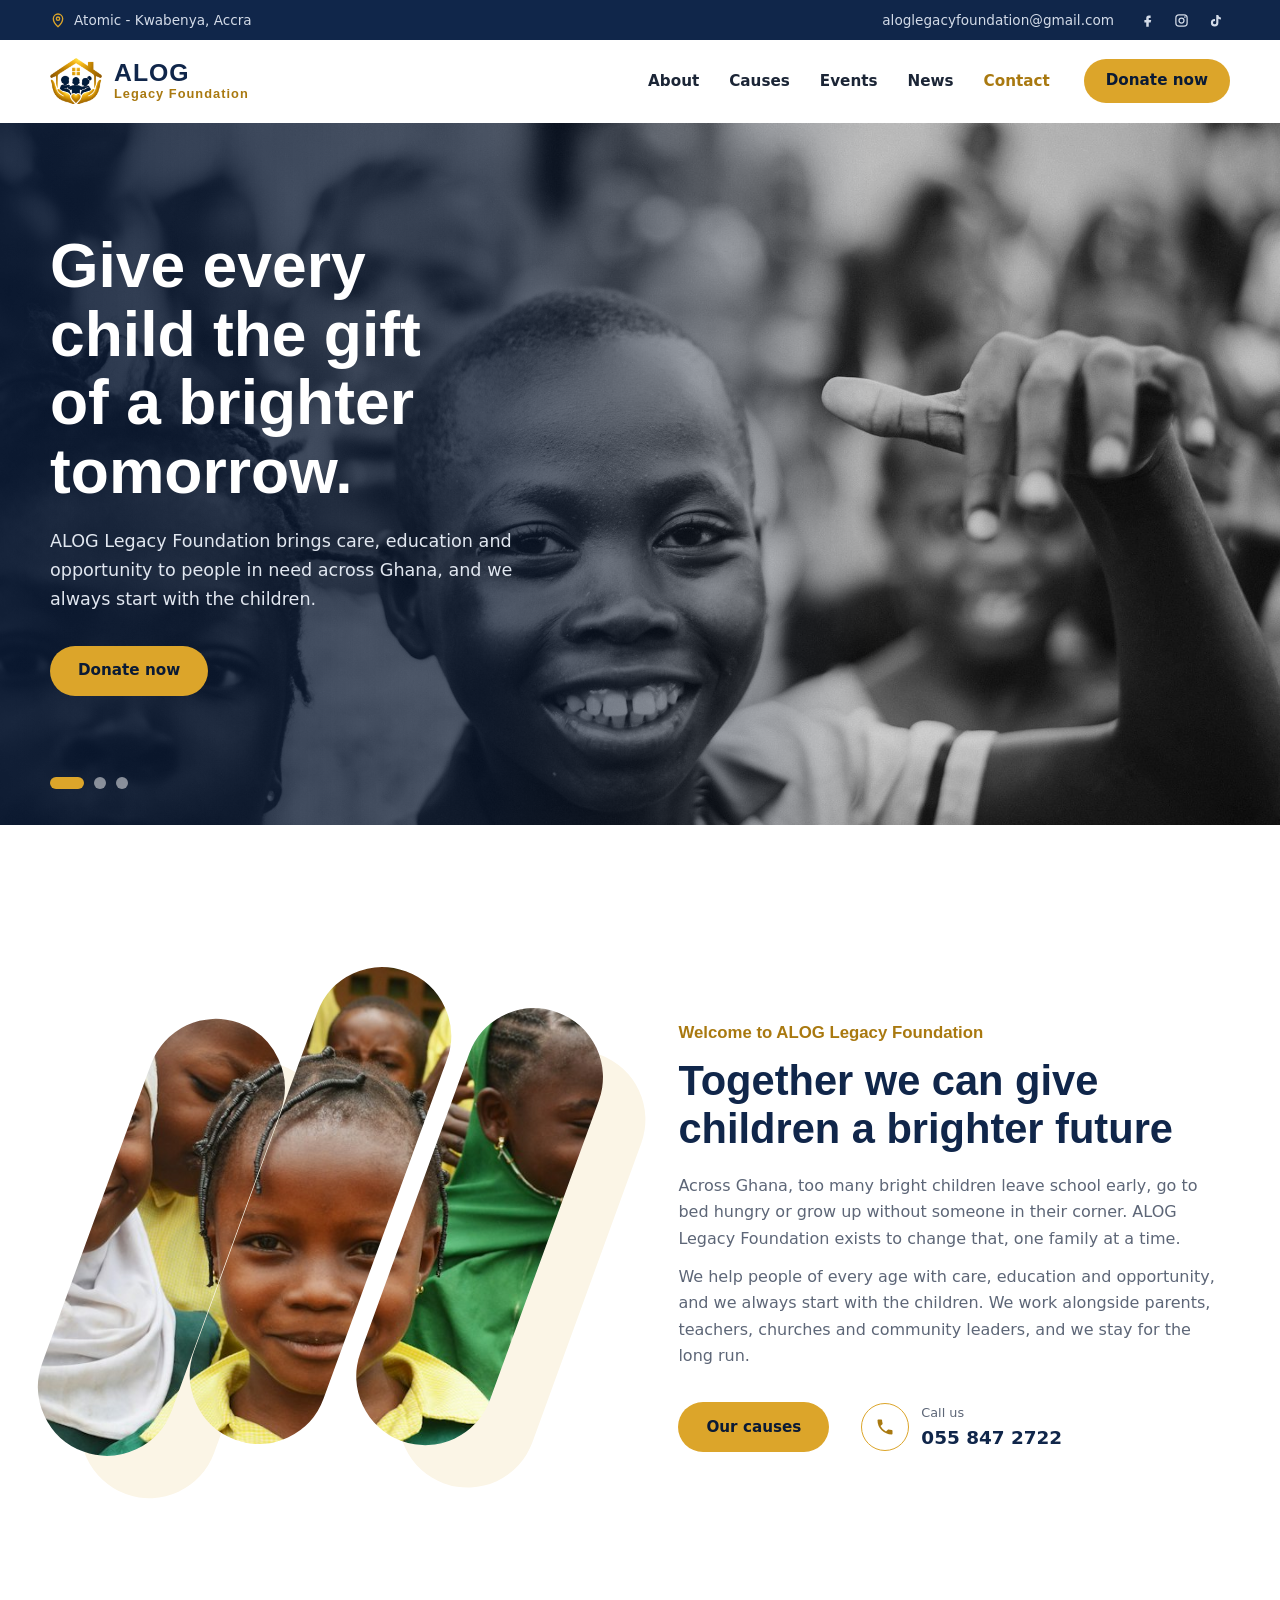
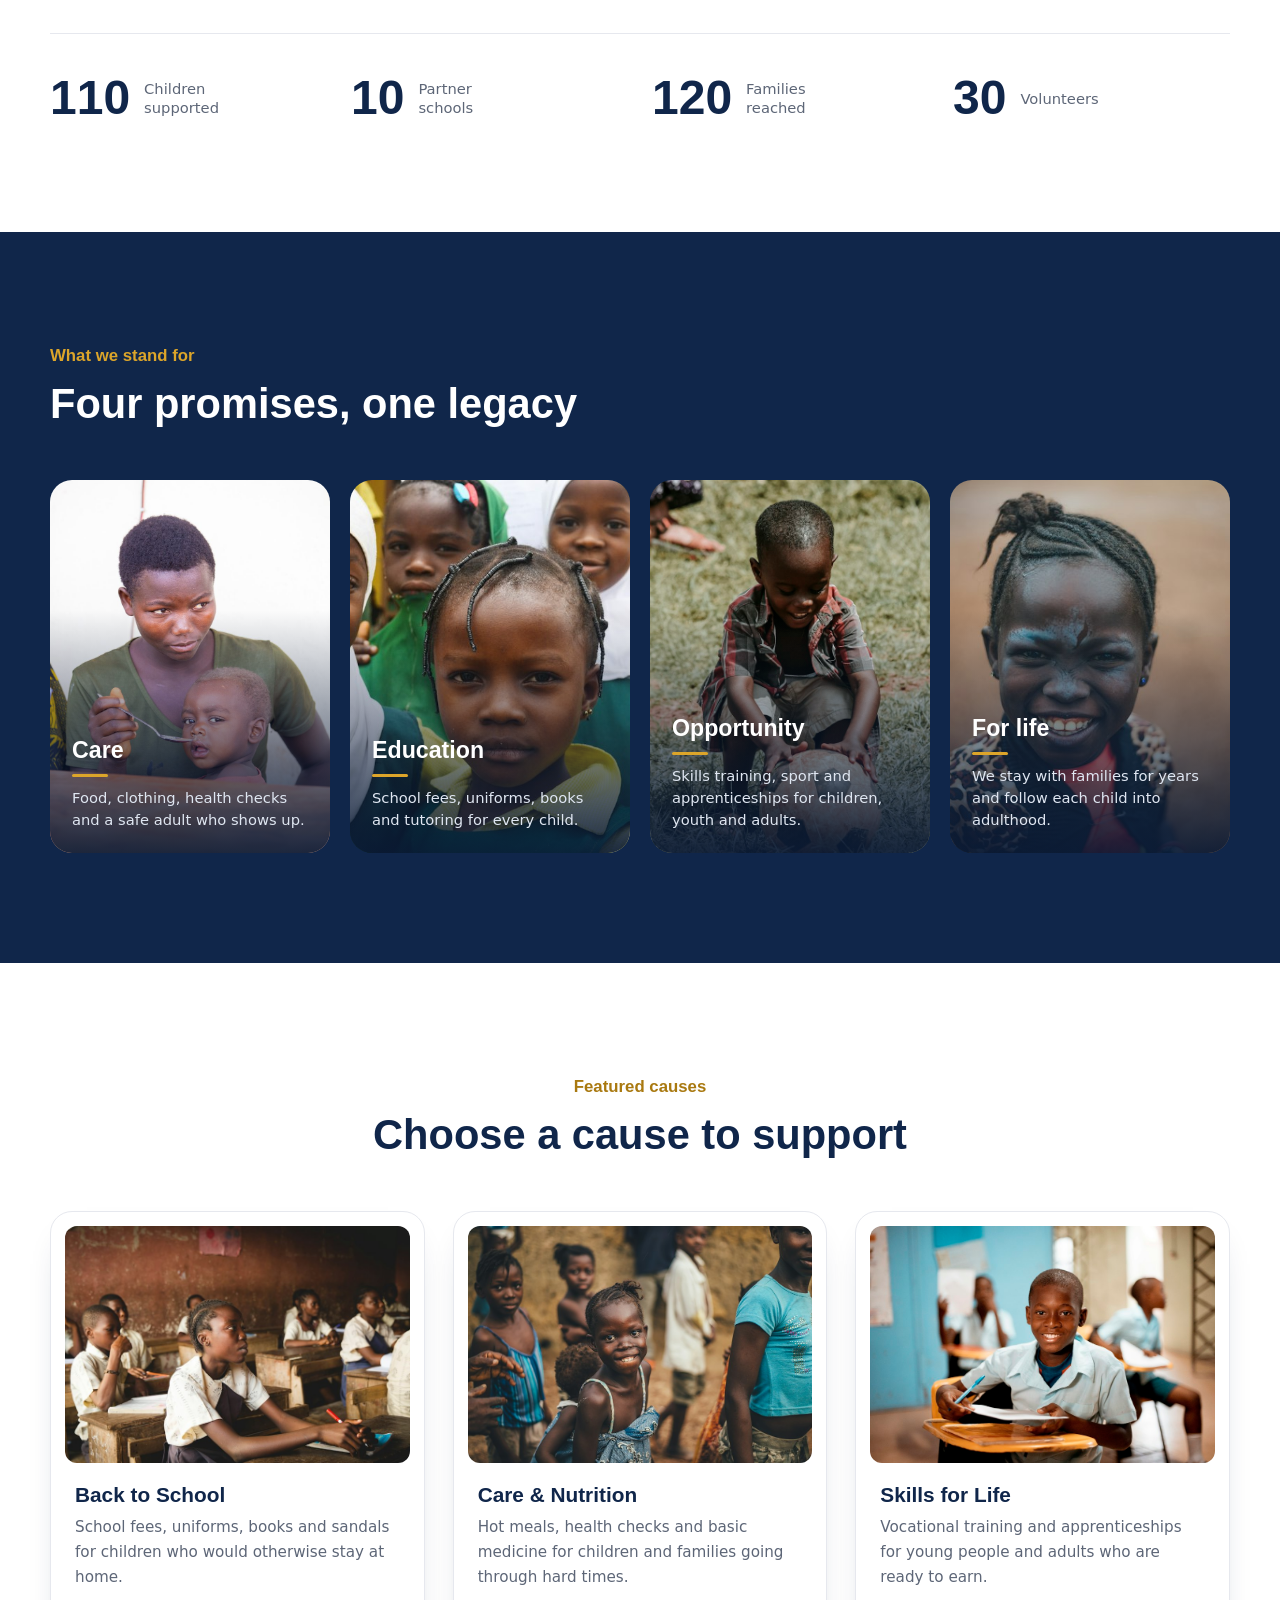
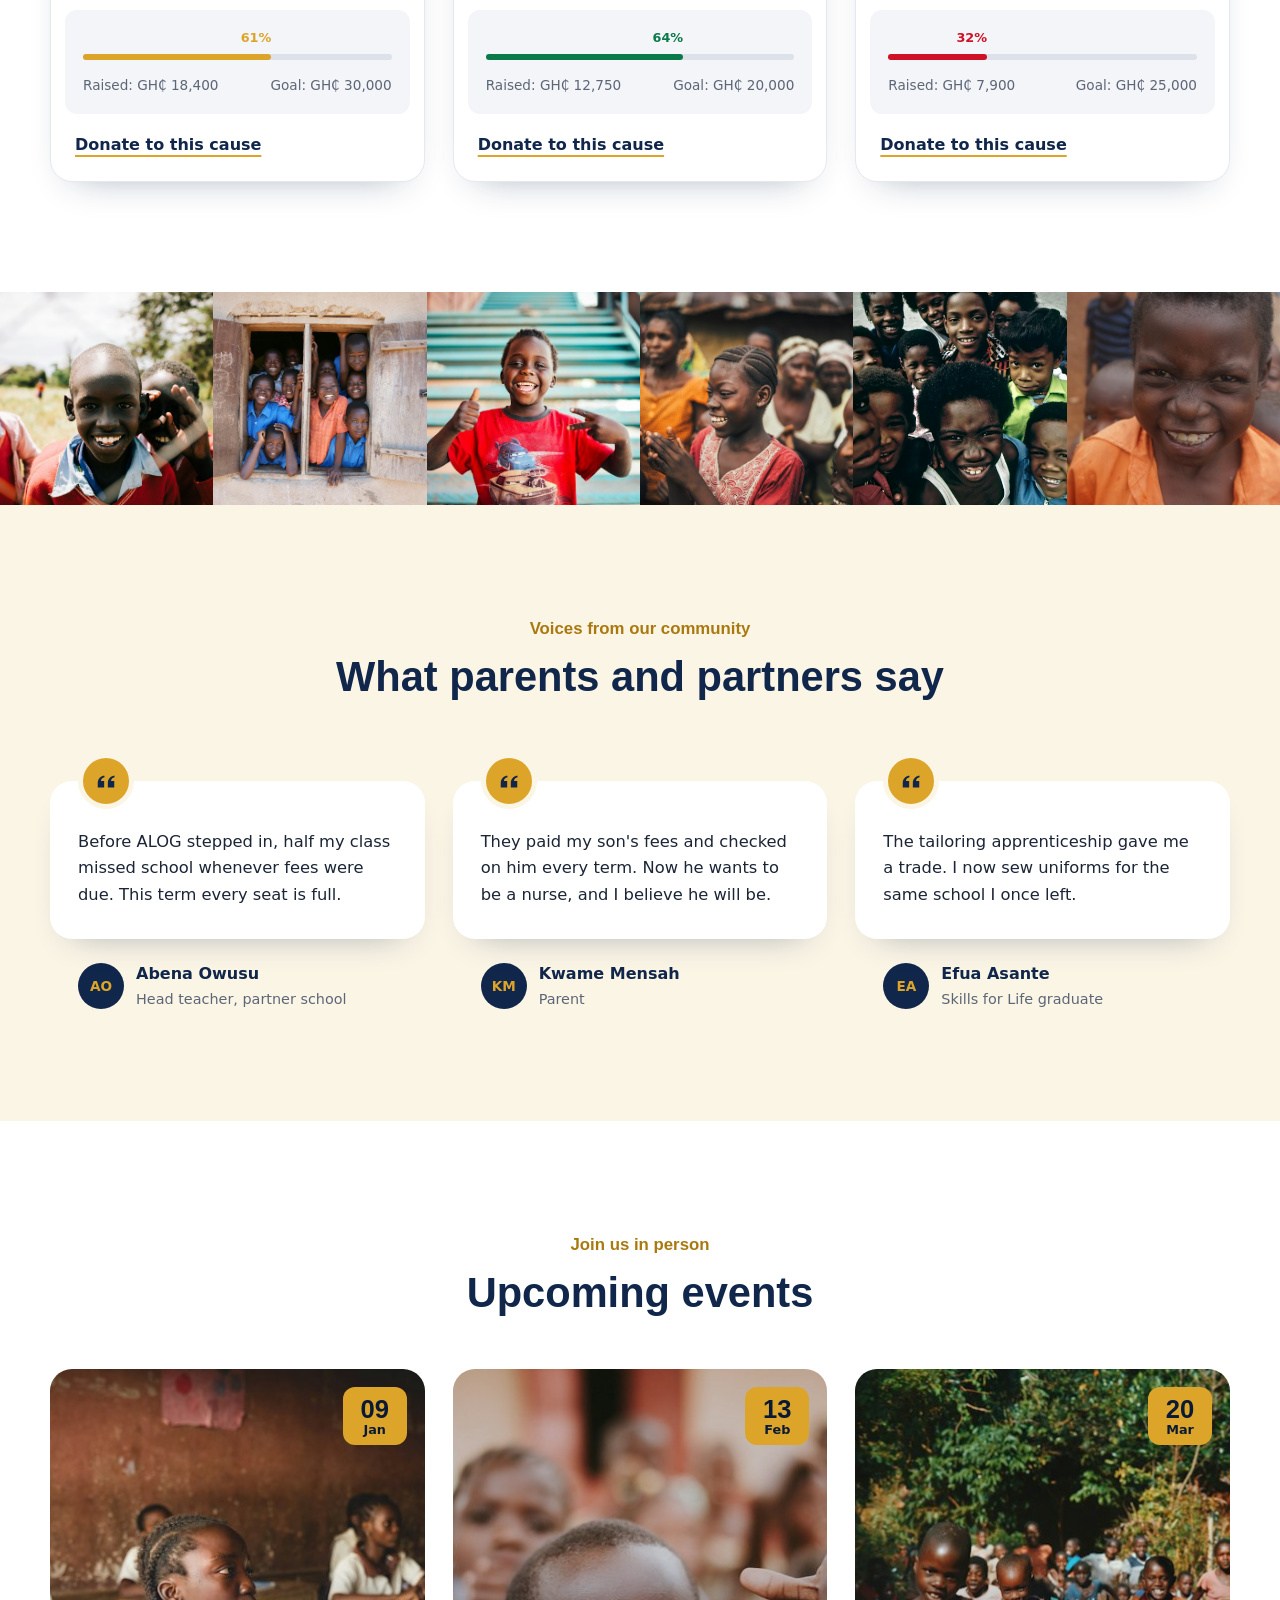
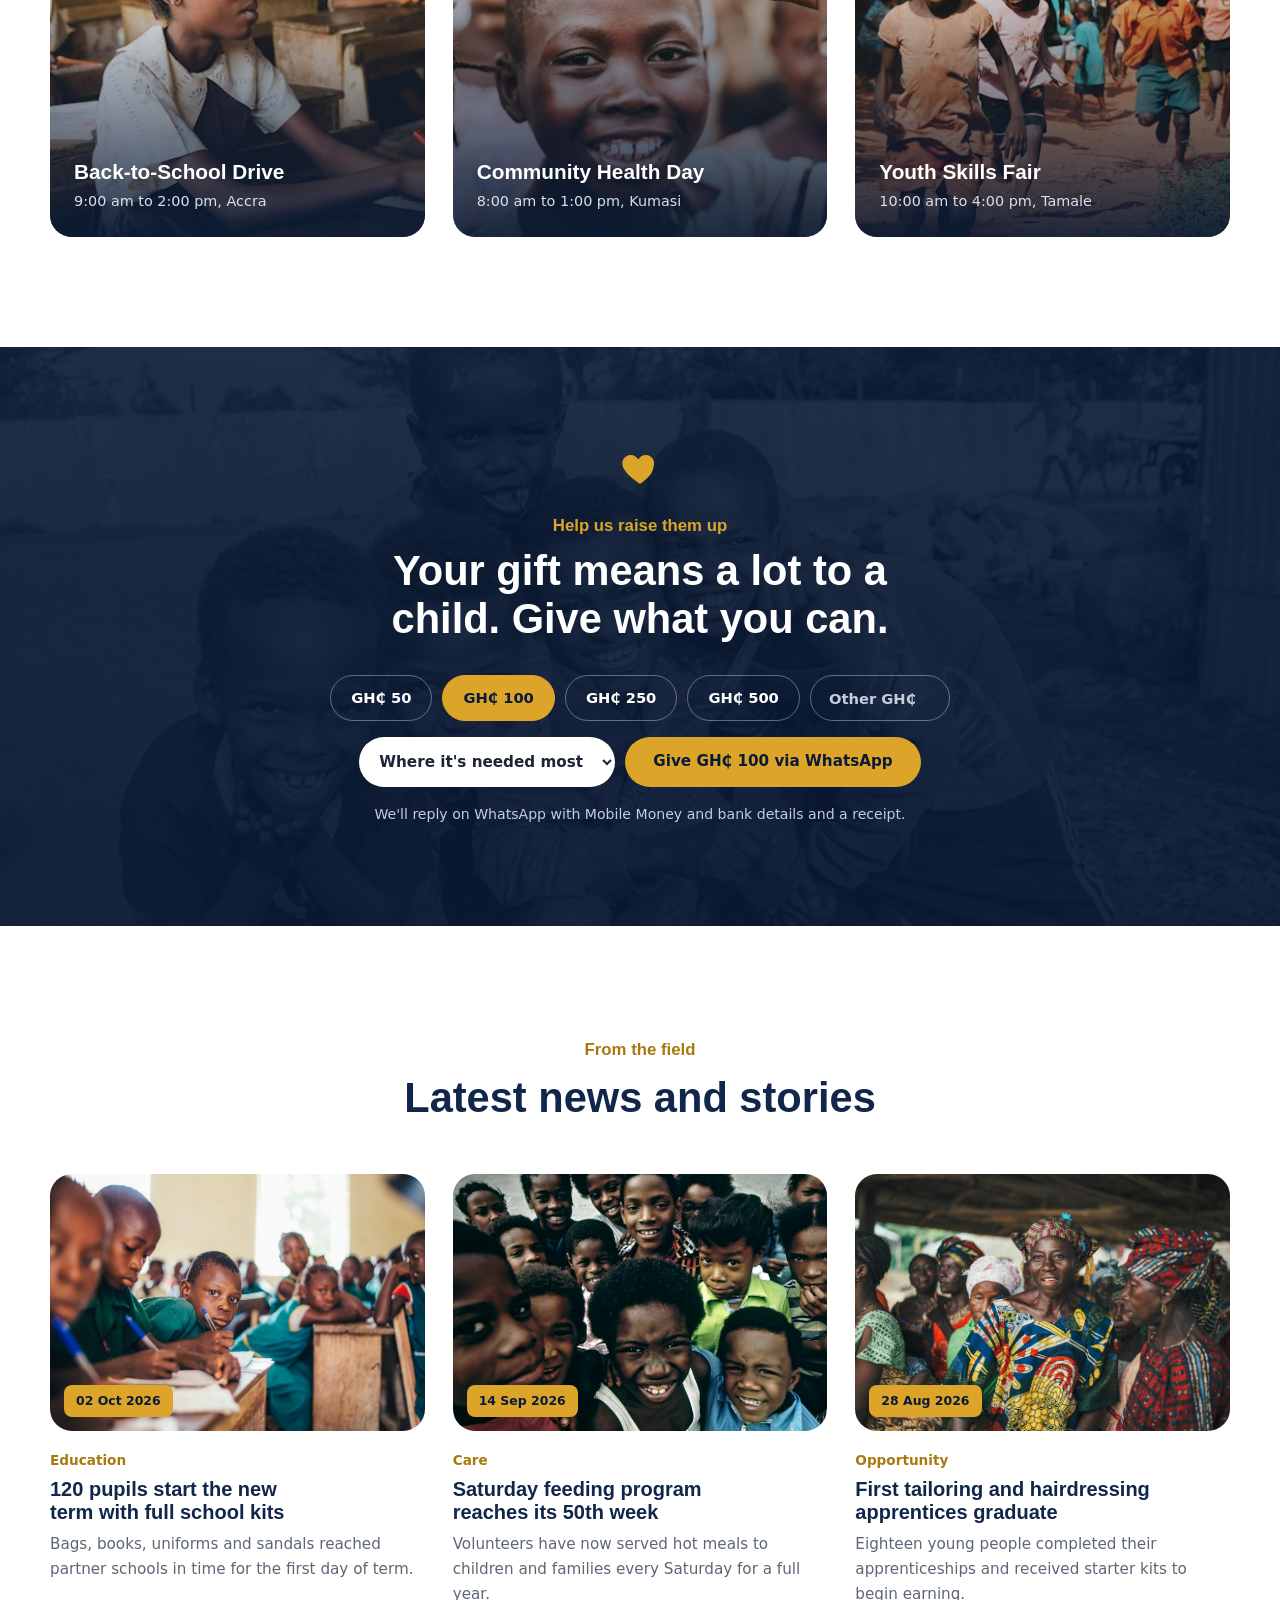
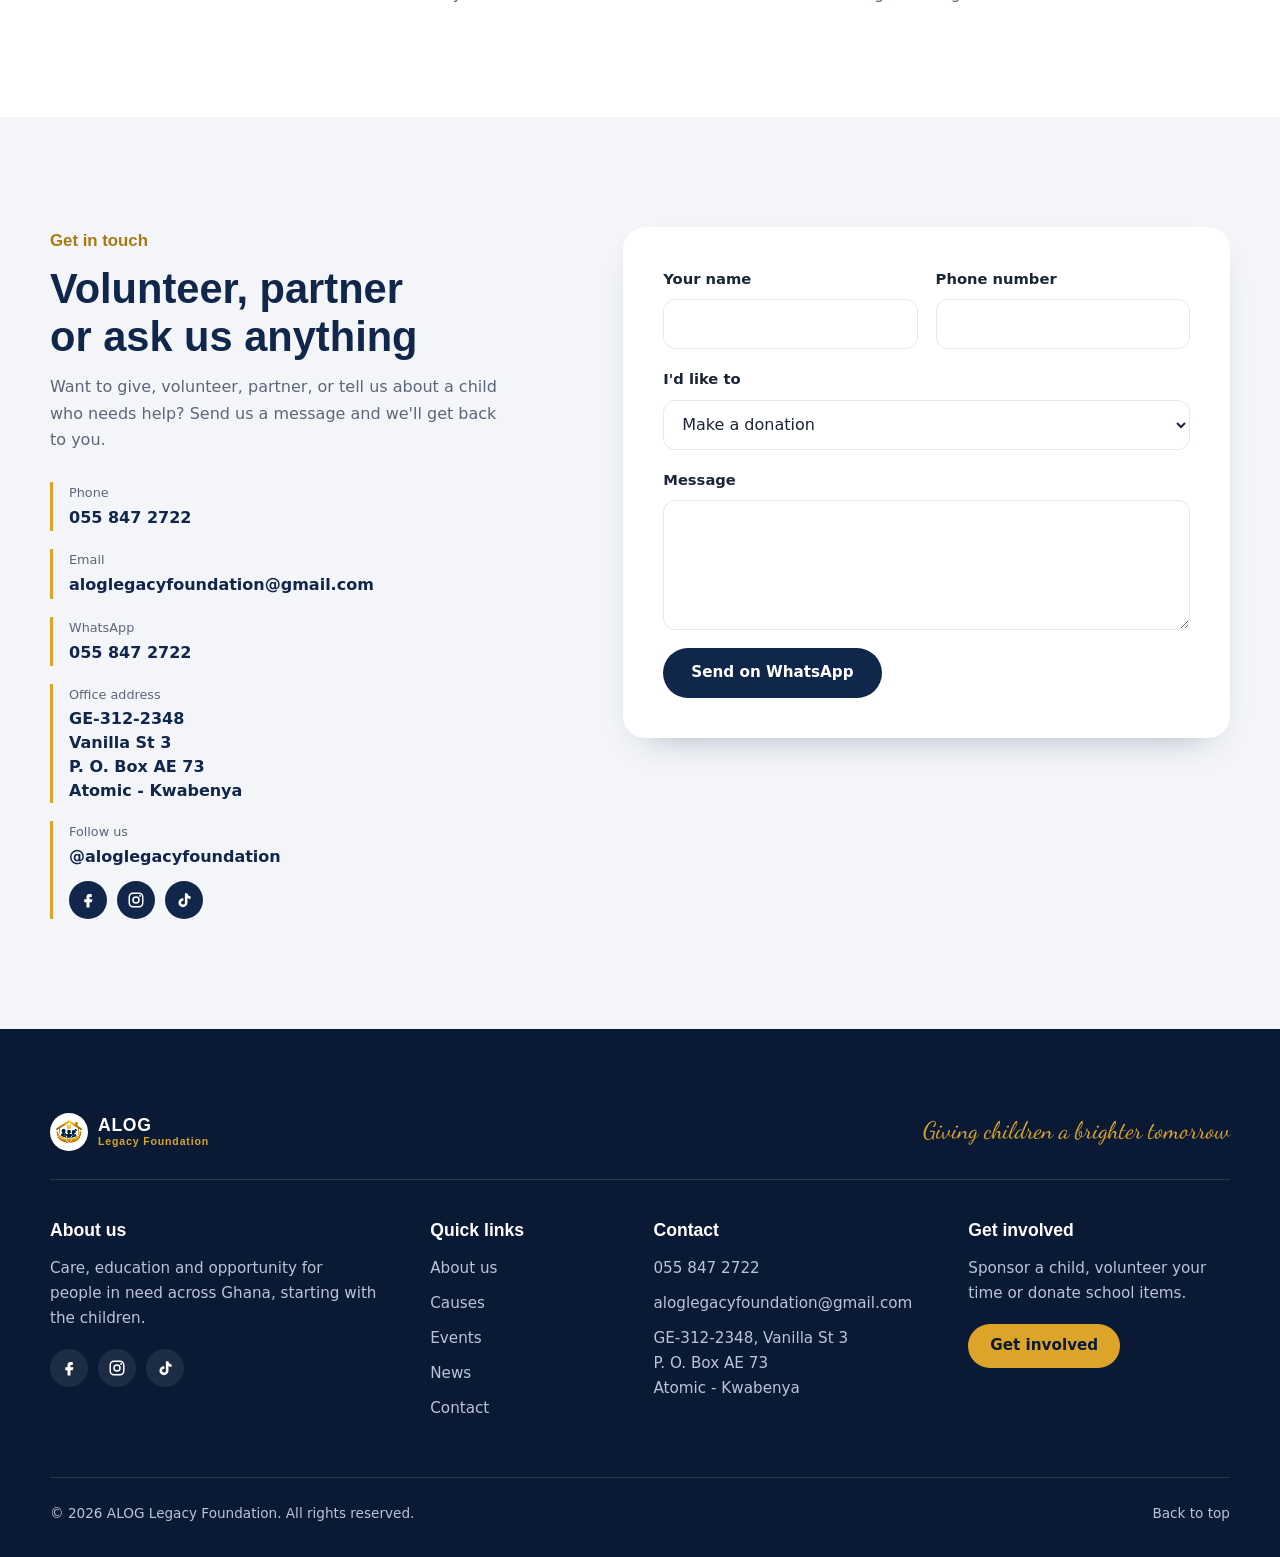
==== commit 801a414a: "New Care and Opportunity photos; footer logo top-left - Care: mother spoon-feeding her child (Pexels" ====
--- a/index.html
+++ b/index.html
@@ -150,7 +150,7 @@
         </header>
         <ul class="promise-grid">
           <li class="promise">
-            <img src="assets/img/promise-care.jpg" alt="A mother working in the fields with her baby on her back" loading="lazy" width="800" height="533">
+            <img src="assets/img/promise-care.jpg" style="object-position: 50% 78%" alt="A mother feeding her young child with a spoon" loading="lazy" width="800" height="1200">
             <div class="promise__body"><h3>Care</h3><p>Food, clothing, health checks and a safe adult who shows up.</p></div>
           </li>
           <li class="promise">
@@ -158,8 +158,8 @@
             <div class="promise__body"><h3>Education</h3><p>School fees, uniforms, books and tutoring for every child.</p></div>
           </li>
           <li class="promise">
-            <img src="assets/img/promise-opportunity.jpg" alt="A group of women in colourful wax-print dresses" loading="lazy" width="800" height="533">
-            <div class="promise__body"><h3>Opportunity</h3><p>Skills training and apprenticeships for youth and adults.</p></div>
+            <img src="assets/img/promise-opportunity.jpg" alt="A smiling boy learning to play football, holding the ball" loading="lazy" width="800" height="800">
+            <div class="promise__body"><h3>Opportunity</h3><p>Skills training, sport and apprenticeships for children, youth and adults.</p></div>
           </li>
           <li class="promise">
             <img src="assets/img/promise-for-life.jpg" alt="A smiling young girl" loading="lazy" width="800" height="532">
@@ -343,7 +343,7 @@
             <p>Volunteers have now served hot meals to children and families every Saturday for a full year.</p>
           </article>
           <article class="story">
-            <div class="story__media"><img src="assets/img/promise-opportunity.jpg" alt="Women gathered at a community meeting" loading="lazy" width="800" height="533"><time datetime="2026-08-28">28 Aug 2026</time></div>
+            <div class="story__media"><img src="assets/img/news-apprentices.jpg" alt="Women gathered at a community meeting" loading="lazy" width="800" height="533"><time datetime="2026-08-28">28 Aug 2026</time></div>
             <p class="story__meta">Opportunity</p>
             <h3>First tailoring and hairdressing apprentices graduate</h3>
             <p>Eighteen young people completed their apprenticeships and received starter kits to begin earning.</p>
@@ -394,11 +394,11 @@
   <!-- Footer -->
   <footer class="site-footer">
     <div class="container site-footer__top">
-      <p class="site-footer__script">Giving children a brighter tomorrow</p>
       <a class="footer-brand" href="#top" aria-label="ALOG Legacy Foundation, back to top">
         <span class="footer-brand__mark"><img src="assets/img/logo-emblem.png" alt="" width="26" height="23" loading="lazy"></span>
         <span class="brand__text"><span class="brand__name">ALOG</span><span class="brand__sub">Legacy Foundation</span></span>
       </a>
+      <p class="site-footer__script">Giving children a brighter tomorrow</p>
     </div>
     <div class="container site-footer__inner">
       <div>
--- a/assets/css/style.css
+++ b/assets/css/style.css
@@ -349,7 +349,7 @@
   padding-bottom: 28px; margin-bottom: 40px; border-bottom: 1px solid rgba(255,255,255,.12);
 }
 .site-footer__top .site-footer__script { margin: 0; }
-.footer-brand { display: inline-flex; align-items: center; gap: 10px; margin-left: auto; }
+.footer-brand { display: inline-flex; align-items: center; gap: 10px; }
 .footer-brand__mark { display: grid; place-items: center; width: 38px; height: 38px; border-radius: 50%; background: #fff; flex: none; }
 .footer-brand__mark img { width: 26px; }
 .footer-brand .brand__name { font-size: 1.1rem; }
@@ -406,7 +406,6 @@
   .field-row { grid-template-columns: 1fr; }
   .contact-form .btn { justify-self: stretch; }
   .site-footer__inner { grid-template-columns: 1fr; }
-  .footer-brand { order: -1; }
   .site-footer__top .site-footer__script { font-size: 1.3rem; }
   .donate-form__row { flex-direction: column; width: 100%; }
   .donate-form select, .donate-form .btn { width: 100%; }
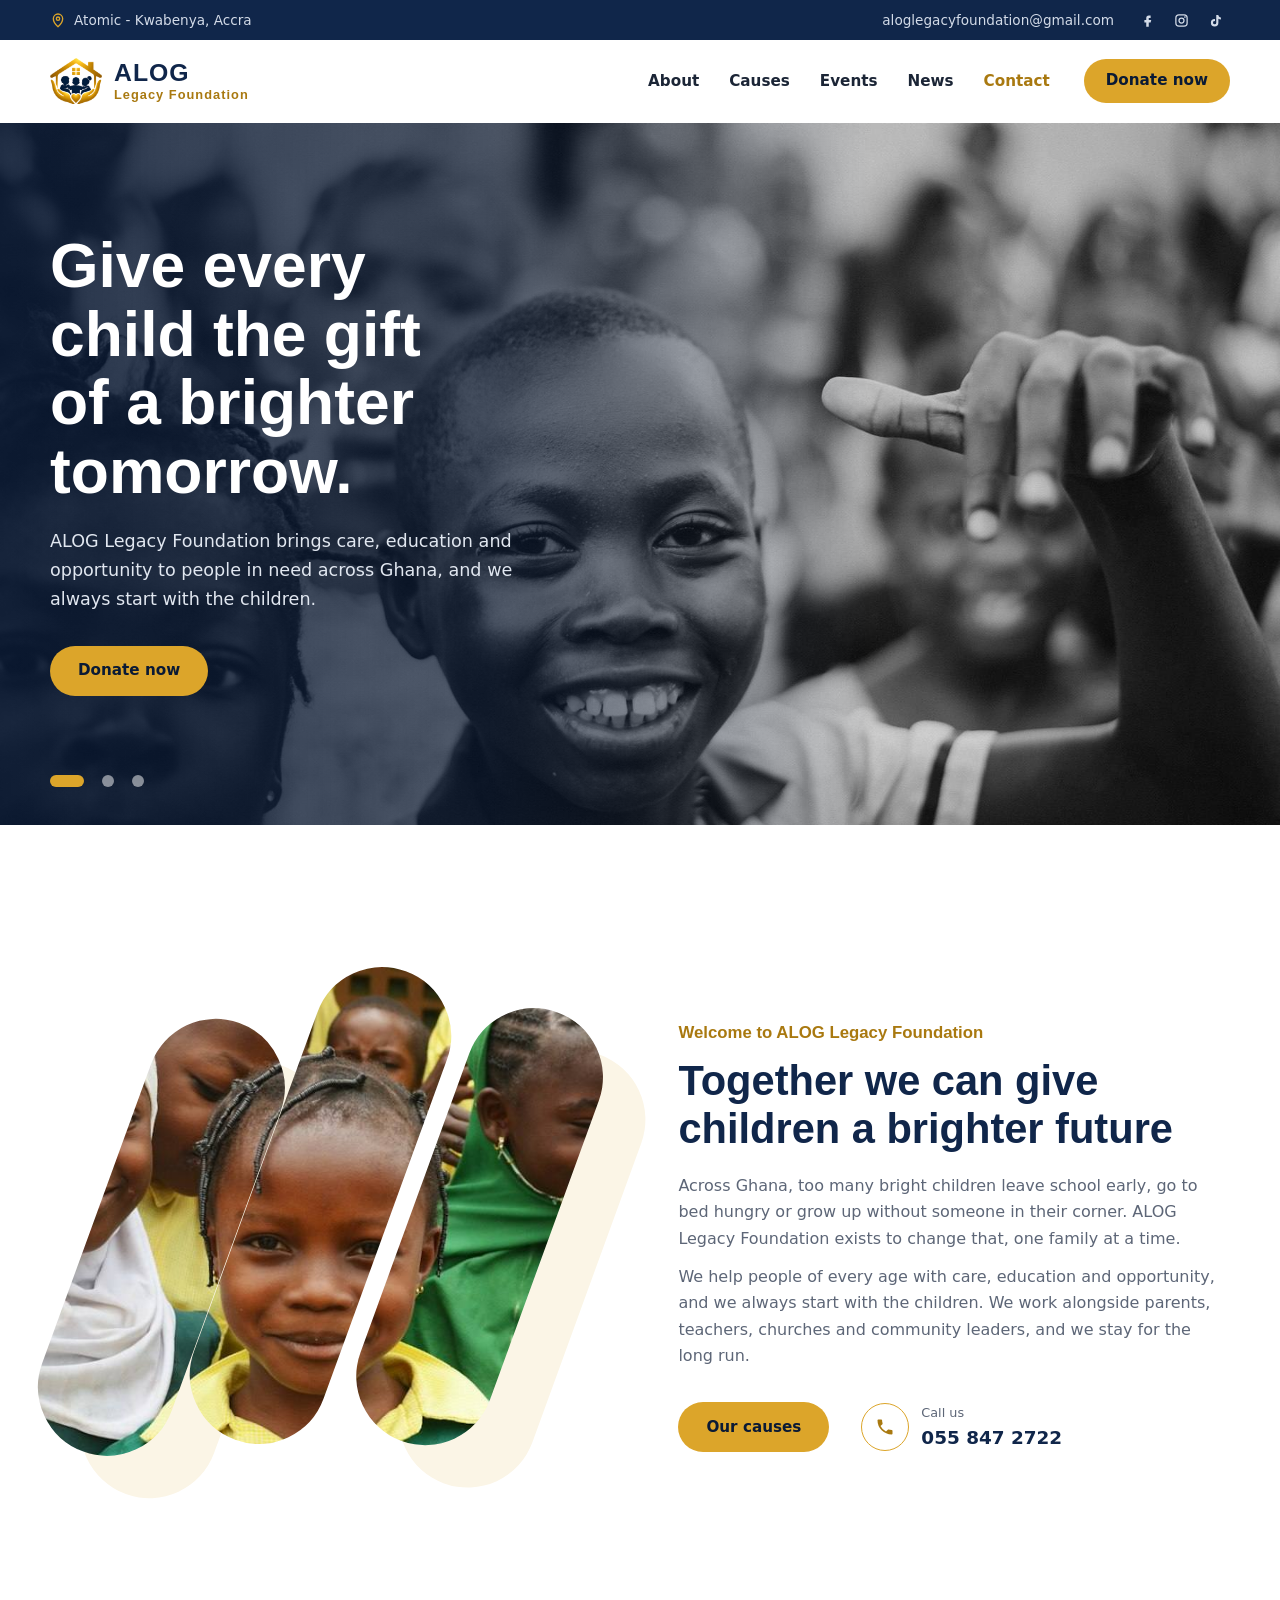
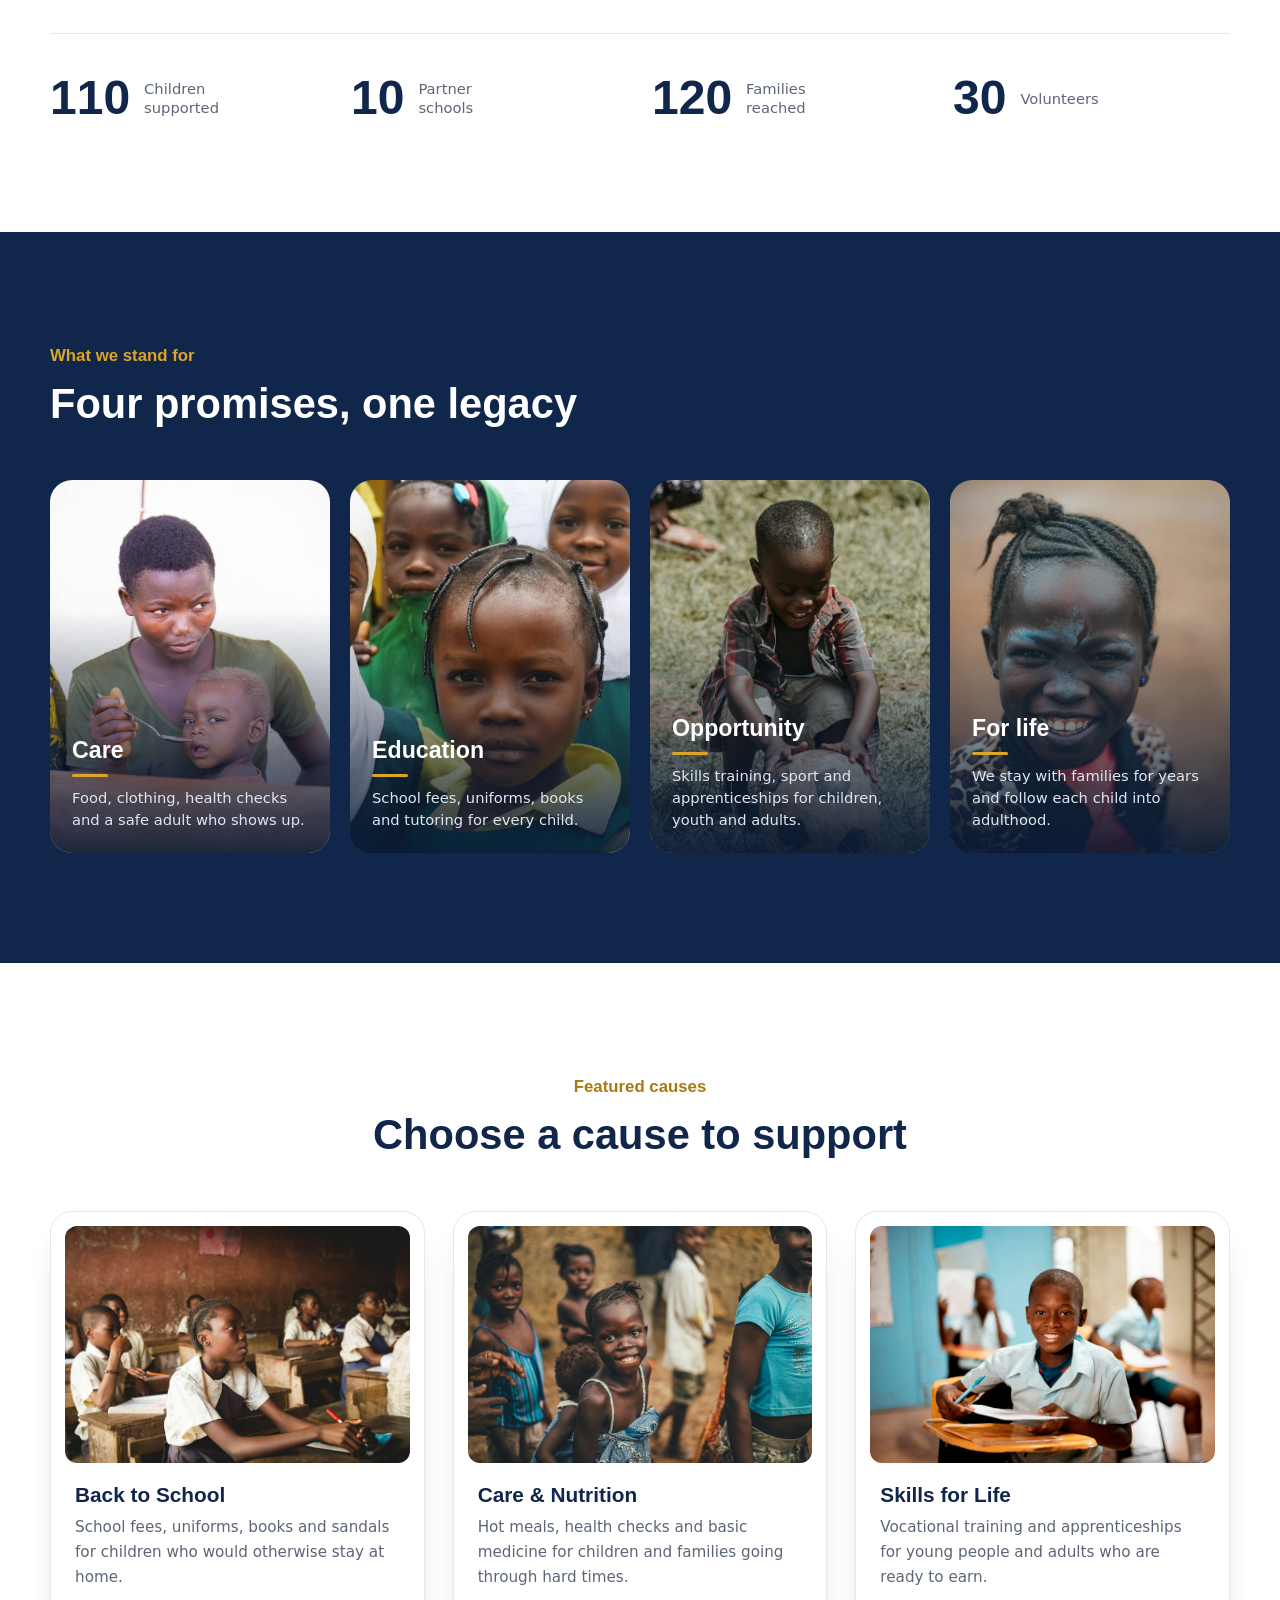
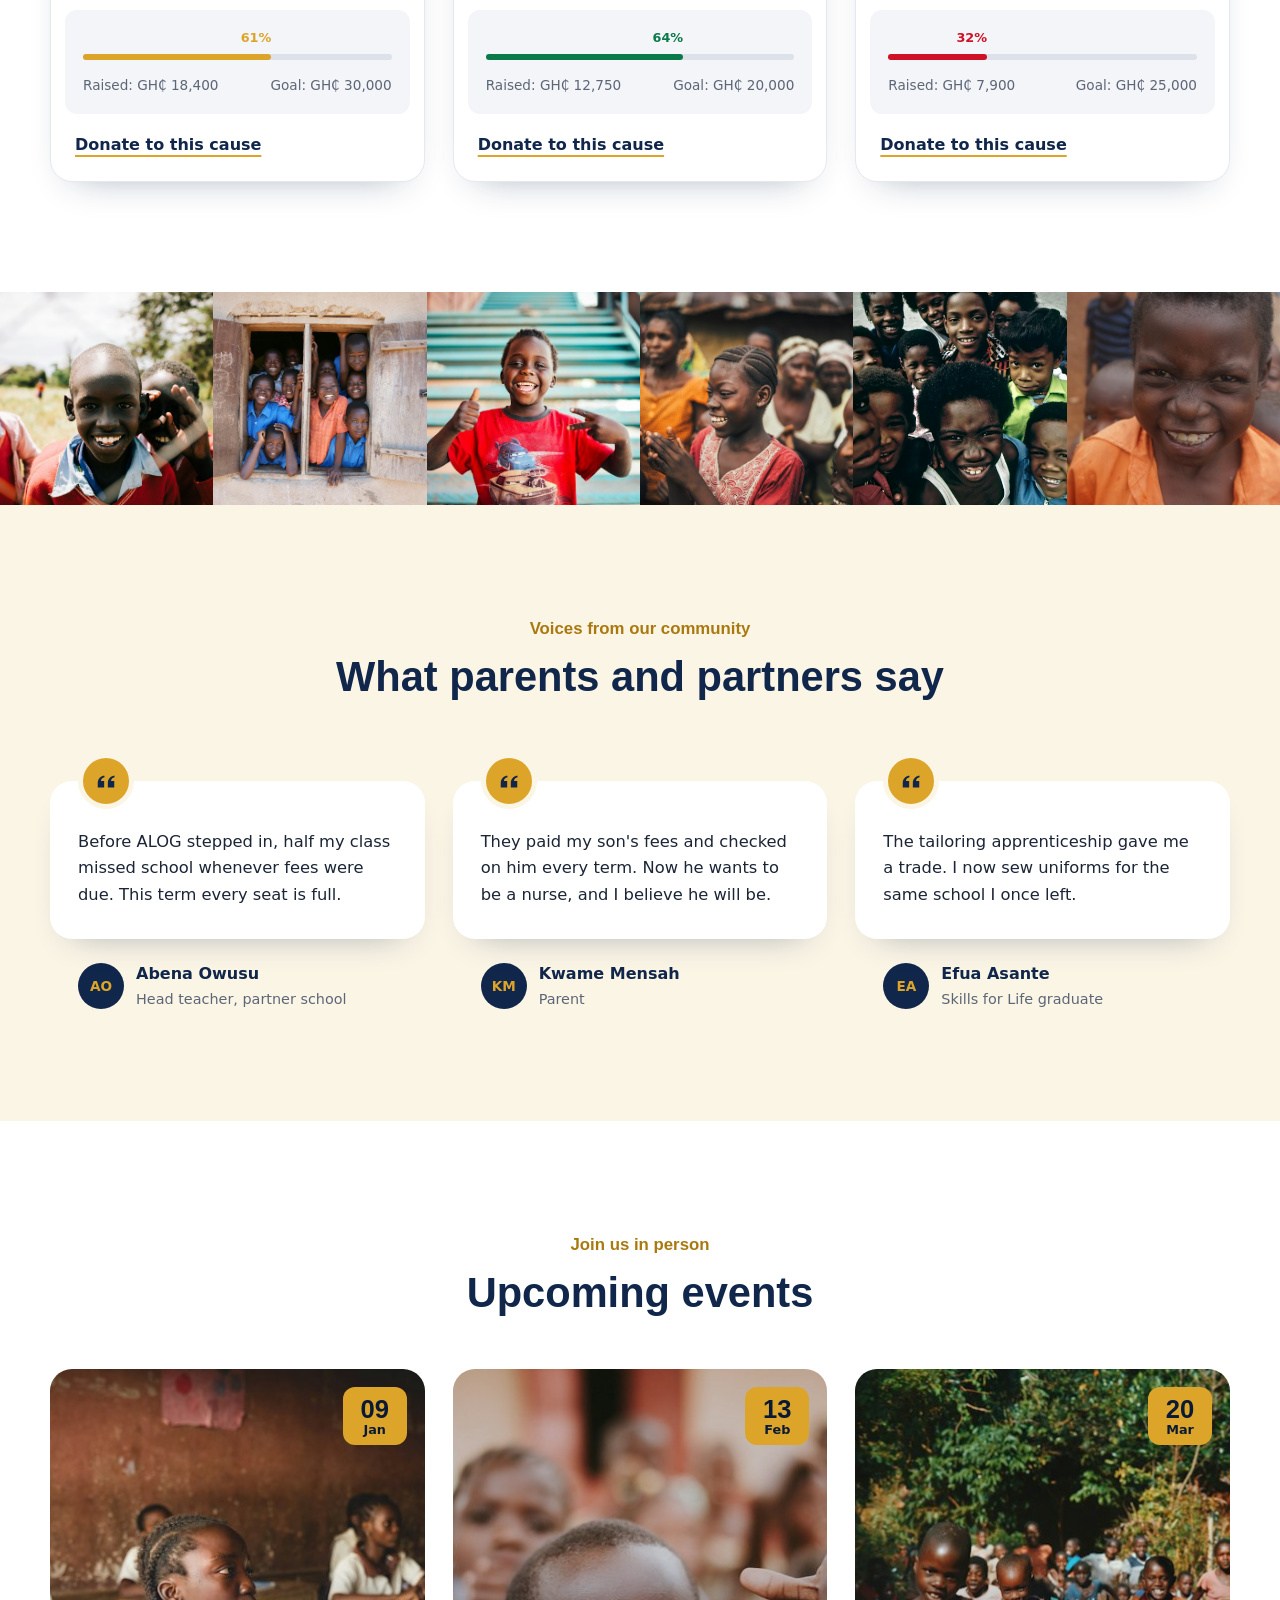
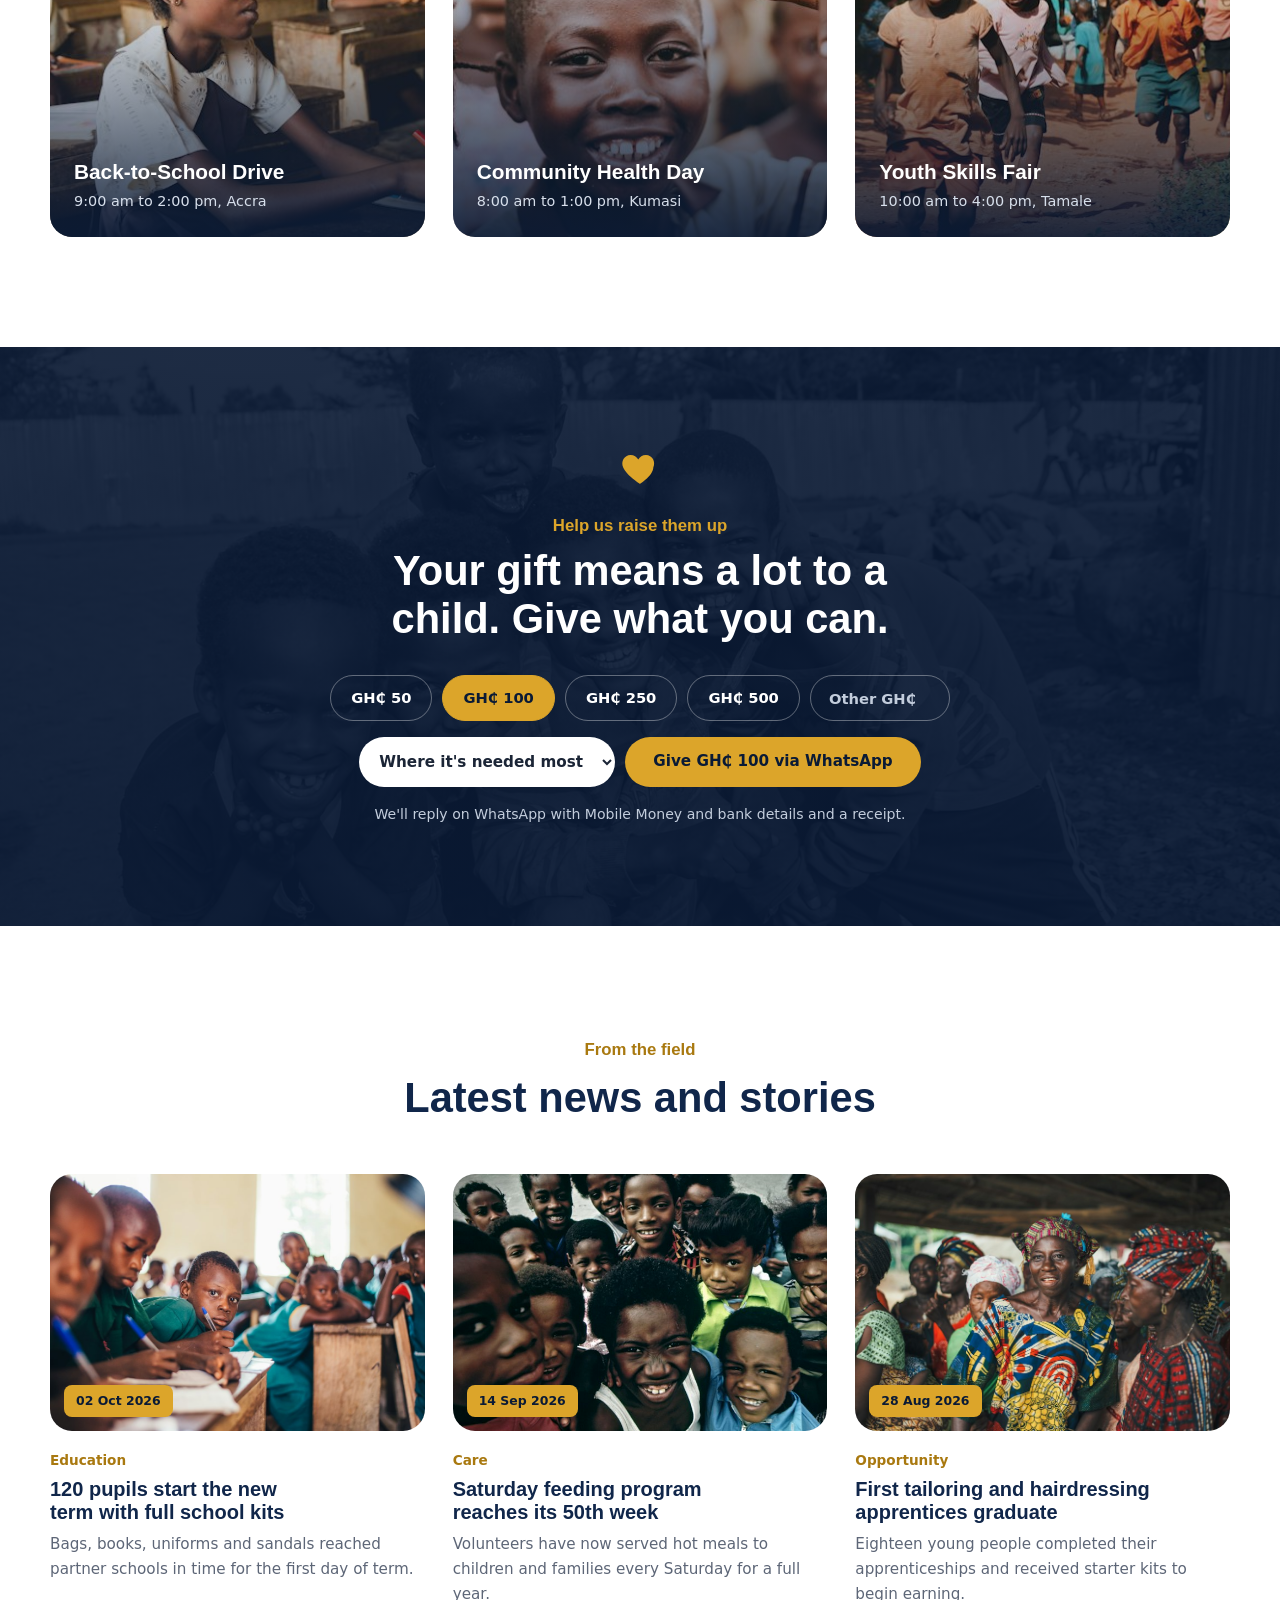
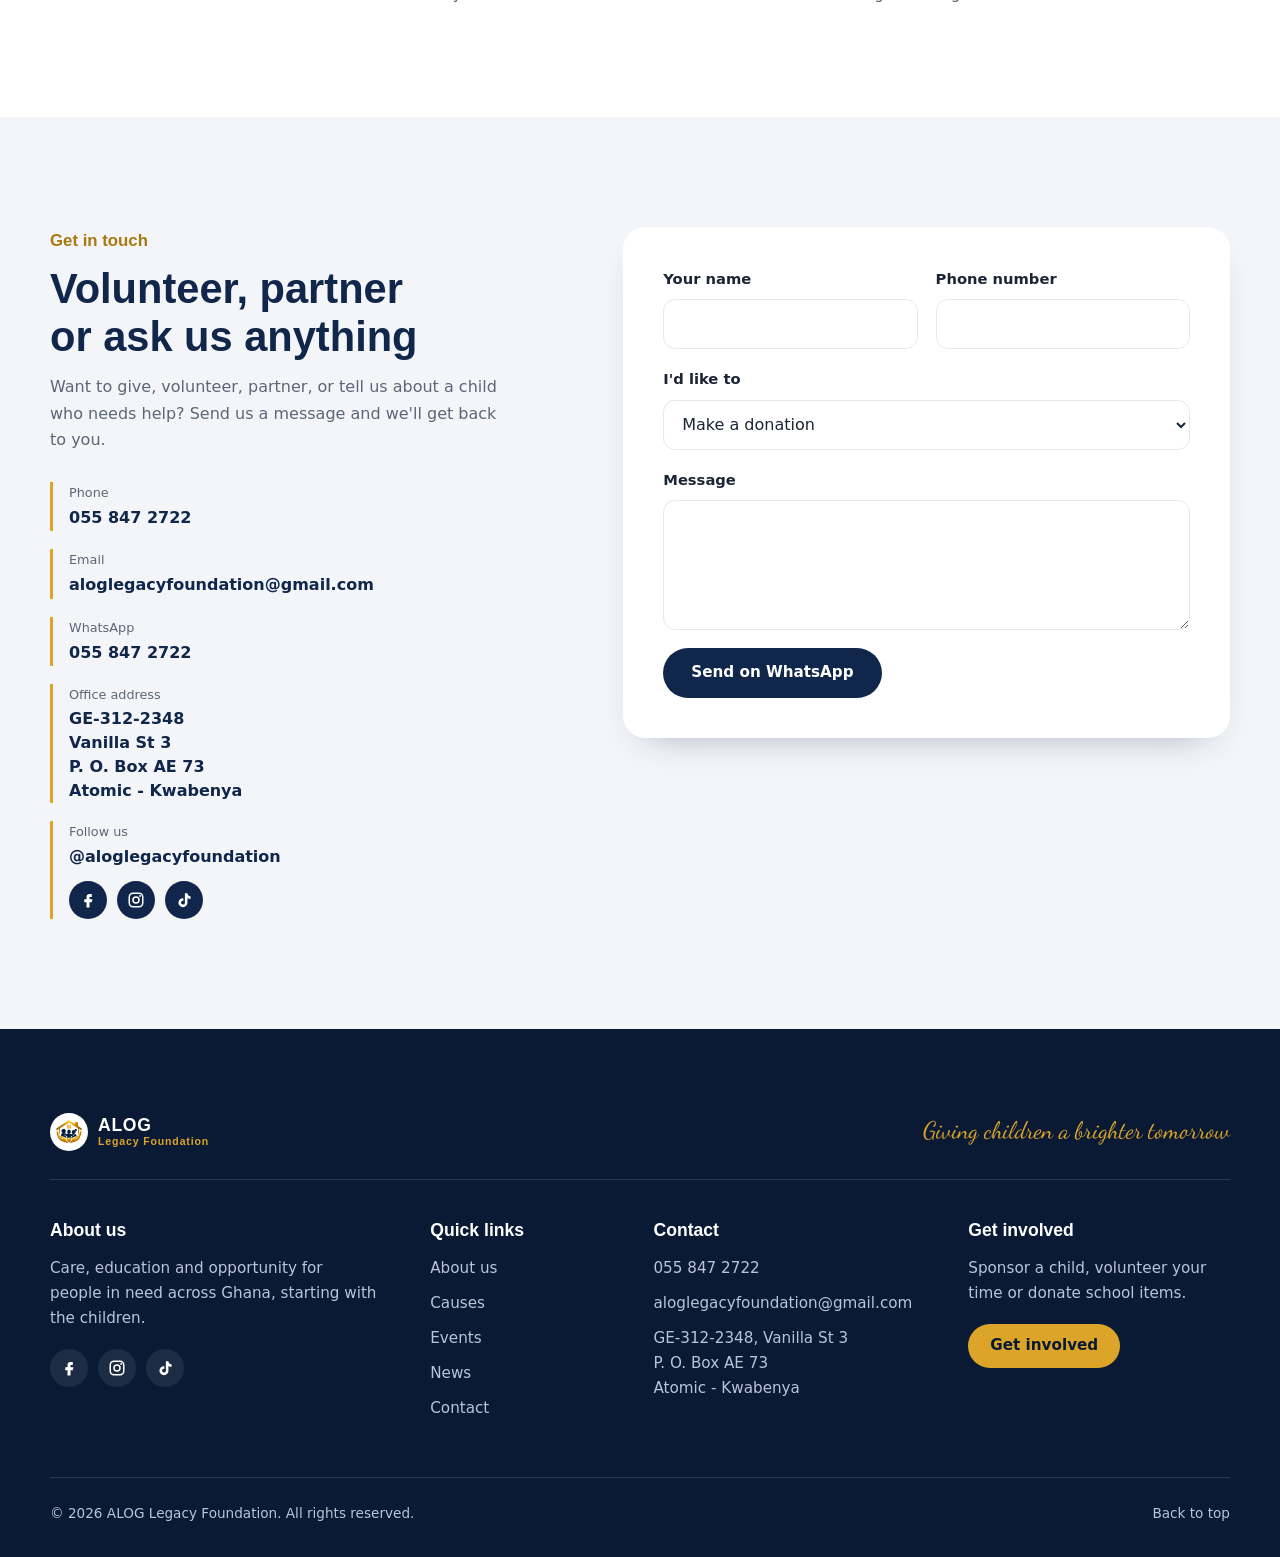
==== commit a373488b: "Phone-first pass: action bar, swipe rows, full-screen menu, lighter images - Fixed bottom bar on pho" ====
--- a/index.html
+++ b/index.html
@@ -2,7 +2,7 @@
 <html lang="en">
 <head>
   <meta charset="utf-8">
-  <meta name="viewport" content="width=device-width, initial-scale=1">
+  <meta name="viewport" content="width=device-width, initial-scale=1, viewport-fit=cover">
   <title>ALOG Legacy Foundation | Care, education and opportunity for life</title>
   <meta name="description" content="ALOG Legacy Foundation provides care, education and opportunity to people in need across Ghana, with a special focus on children.">
   <meta name="theme-color" content="#10264a">
@@ -11,6 +11,10 @@
   <meta property="og:image" content="assets/img/logo-full.png">
   <link rel="icon" type="image/png" href="assets/img/favicon.png">
   <link rel="apple-touch-icon" href="assets/img/apple-touch-icon.png">
+  <link rel="manifest" href="manifest.webmanifest">
+  <meta name="apple-mobile-web-app-title" content="ALOG">
+  <meta name="mobile-web-app-capable" content="yes">
+  <meta name="format-detection" content="telephone=yes">
   <link rel="preconnect" href="https://fonts.googleapis.com">
   <link rel="preconnect" href="https://fonts.gstatic.com" crossorigin>
   <link href="https://fonts.googleapis.com/css2?family=Jost:wght@500;600;700&family=Nunito+Sans:wght@400;600;700;800&family=Dancing+Script:wght@600&display=swap" rel="stylesheet">
@@ -55,6 +59,7 @@
           <li><a href="#contact">Contact</a></li>
         </ul>
         <a class="btn btn--gold btn--sm" href="#donate">Donate now</a>
+        <p class="site-nav__contact"><a href="tel:+233558472722">055 847 2722</a><a href="mailto:aloglegacyfoundation@gmail.com">aloglegacyfoundation@gmail.com</a></p>
       </nav>
     </div>
   </header>
@@ -65,7 +70,7 @@
     <section class="hero" aria-roledescription="carousel" aria-label="Highlights">
       <div class="hero__slides">
         <article class="slide is-active" aria-roledescription="slide" aria-label="1 of 3">
-          <img class="slide__img" style="--pos: 50% 72%; --pos-m: 50% 70%" src="assets/img/slide-1.jpg" alt="" width="1800" height="1198">
+          <img class="slide__img" style="--pos: 50% 72%; --pos-m: 50% 70%" src="assets/img/slide-1.jpg" srcset="assets/img/slide-1-800.jpg 800w, assets/img/slide-1.jpg 1800w" sizes="100vw" fetchpriority="high" alt="" width="1800" height="1198">
           <div class="container slide__content">
             <h1 class="slide__title">Give every child the gift of a brighter tomorrow.</h1>
             <p class="slide__lead">ALOG Legacy Foundation brings care, education and opportunity to people in need across Ghana, and we always start with the children.</p>
@@ -73,7 +78,7 @@
           </div>
         </article>
         <article class="slide" aria-roledescription="slide" aria-label="2 of 3" aria-hidden="true">
-          <img class="slide__img" style="--pos: 50% 45%; --pos-m: 55% 45%" src="assets/img/slide-2.jpg" alt="" width="1800" height="1198" loading="lazy">
+          <img class="slide__img" style="--pos: 50% 45%; --pos-m: 55% 45%" src="assets/img/slide-2.jpg" srcset="assets/img/slide-2-800.jpg 800w, assets/img/slide-2.jpg 1800w" sizes="100vw" alt="" width="1800" height="1198" loading="lazy" decoding="async">
           <div class="container slide__content">
             <p class="slide__title" role="heading" aria-level="2">No child should stay home because of school fees.</p>
             <p class="slide__lead">Uniforms, books, sandals and fees for children who are ready to learn.</p>
@@ -81,7 +86,7 @@
           </div>
         </article>
         <article class="slide" aria-roledescription="slide" aria-label="3 of 3" aria-hidden="true">
-          <img class="slide__img" style="--pos: 50% 45%; --pos-m: 50% 50%" src="assets/img/slide-3.jpg" alt="" width="1800" height="1200" loading="lazy">
+          <img class="slide__img" style="--pos: 50% 45%; --pos-m: 50% 50%" src="assets/img/slide-3.jpg" srcset="assets/img/slide-3-800.jpg 800w, assets/img/slide-3.jpg 1800w" sizes="100vw" alt="" width="1800" height="1200" loading="lazy" decoding="async">
           <div class="container slide__content">
             <p class="slide__title" role="heading" aria-level="2">Care that stays with a family for life.</p>
             <p class="slide__lead">We walk beside children and parents for years, from the first meal to the first job.</p>
@@ -150,19 +155,19 @@
         </header>
         <ul class="promise-grid">
           <li class="promise">
-            <img src="assets/img/promise-care.jpg" style="object-position: 50% 78%" alt="A mother feeding her young child with a spoon" loading="lazy" width="800" height="1200">
+            <img src="assets/img/promise-care.jpg" style="object-position: 50% 78%" alt="A mother feeding her young child with a spoon" loading="lazy" decoding="async" width="800" height="1200">
             <div class="promise__body"><h3>Care</h3><p>Food, clothing, health checks and a safe adult who shows up.</p></div>
           </li>
           <li class="promise">
-            <img src="assets/img/promise-education.jpg" alt="Schoolgirls in green and yellow uniforms" loading="lazy" width="800" height="530">
+            <img src="assets/img/promise-education.jpg" alt="Schoolgirls in green and yellow uniforms" loading="lazy" decoding="async" width="800" height="530">
             <div class="promise__body"><h3>Education</h3><p>School fees, uniforms, books and tutoring for every child.</p></div>
           </li>
           <li class="promise">
-            <img src="assets/img/promise-opportunity.jpg" alt="A smiling boy learning to play football, holding the ball" loading="lazy" width="800" height="800">
+            <img src="assets/img/promise-opportunity.jpg" alt="A smiling boy learning to play football, holding the ball" loading="lazy" decoding="async" width="800" height="800">
             <div class="promise__body"><h3>Opportunity</h3><p>Skills training, sport and apprenticeships for children, youth and adults.</p></div>
           </li>
           <li class="promise">
-            <img src="assets/img/promise-for-life.jpg" alt="A smiling young girl" loading="lazy" width="800" height="532">
+            <img src="assets/img/promise-for-life.jpg" alt="A smiling young girl" loading="lazy" decoding="async" width="800" height="532">
             <div class="promise__body"><h3>For life</h3><p>We stay with families for years and follow each child into adulthood.</p></div>
           </li>
         </ul>
@@ -178,9 +183,9 @@
         </header>
 
         <!-- PLACEHOLDER figures: replace raised/goal amounts with real numbers -->
-        <div class="cause-grid">
+        <div class="cause-grid swipe" data-swipe>
           <article class="cause">
-            <img src="assets/img/program-education.jpg" alt="Pupils working at wooden desks in a classroom" loading="lazy" width="900" height="506">
+            <img src="assets/img/program-education.jpg" alt="Pupils working at wooden desks in a classroom" loading="lazy" decoding="async" width="900" height="506">
             <h3>Back to School</h3>
             <p>School fees, uniforms, books and sandals for children who would otherwise stay at home.</p>
             <div class="cause__meter">
@@ -190,7 +195,7 @@
             <a class="cause__link" href="#donate" data-cause="Back to School">Donate to this cause</a>
           </article>
           <article class="cause">
-            <img src="assets/img/program-care.jpg" alt="Smiling children gathered together outdoors" loading="lazy" width="900" height="599">
+            <img src="assets/img/program-care.jpg" alt="Smiling children gathered together outdoors" loading="lazy" decoding="async" width="900" height="599">
             <h3>Care &amp; Nutrition</h3>
             <p>Hot meals, health checks and basic medicine for children and families going through hard times.</p>
             <div class="cause__meter">
@@ -200,7 +205,7 @@
             <a class="cause__link" href="#donate" data-cause="Care & Nutrition">Donate to this cause</a>
           </article>
           <article class="cause">
-            <img src="assets/img/program-opportunity.jpg" alt="A smiling student writing at his desk" loading="lazy" width="900" height="601">
+            <img src="assets/img/program-opportunity.jpg" alt="A smiling student writing at his desk" loading="lazy" decoding="async" width="900" height="601">
             <h3>Skills for Life</h3>
             <p>Vocational training and apprenticeships for young people and adults who are ready to earn.</p>
             <div class="cause__meter">
@@ -215,12 +220,12 @@
 
     <!-- Photo strip -->
     <div class="strip" aria-label="Photos of children we work with">
-      <img src="assets/img/gallery-R.jpg" alt="Three schoolboys in red uniforms laughing" loading="lazy" width="700" height="467">
-      <img src="assets/img/gallery-C.jpg" alt="Children leaning out of a classroom window" loading="lazy" width="700" height="467">
-      <img src="assets/img/gallery-X.jpg" alt="A boy giving a thumbs up on a staircase" loading="lazy" width="700" height="467">
-      <img src="assets/img/gallery-I.jpg" alt="A smiling girl among women and children" loading="lazy" width="700" height="466">
-      <img src="assets/img/strip-1.jpg" alt="A group of young children standing together" loading="lazy" width="600" height="400">
-      <img src="assets/img/gallery-S.jpg" alt="A boy in an orange shirt grinning" loading="lazy" width="700" height="467">
+      <img src="assets/img/gallery-R.jpg" alt="Three schoolboys in red uniforms laughing" loading="lazy" decoding="async" width="700" height="467">
+      <img src="assets/img/gallery-C.jpg" alt="Children leaning out of a classroom window" loading="lazy" decoding="async" width="700" height="467">
+      <img src="assets/img/gallery-X.jpg" alt="A boy giving a thumbs up on a staircase" loading="lazy" decoding="async" width="700" height="467">
+      <img src="assets/img/gallery-I.jpg" alt="A smiling girl among women and children" loading="lazy" decoding="async" width="700" height="466">
+      <img src="assets/img/strip-1.jpg" alt="A group of young children standing together" loading="lazy" decoding="async" width="600" height="400">
+      <img src="assets/img/gallery-S.jpg" alt="A boy in an orange shirt grinning" loading="lazy" decoding="async" width="700" height="467">
     </div>
 
     <!-- Testimonials -->
@@ -231,7 +236,7 @@
           <p class="kicker">Voices from our community</p>
           <h2 id="voices-title">What parents and partners say</h2>
         </header>
-        <div class="voice-grid">
+        <div class="voice-grid swipe" data-swipe>
           <figure class="voice">
             <span class="voice__mark" aria-hidden="true"><svg viewBox="0 0 48 48"><path d="M20 12C11 14 6 20 6 29v9h14V24h-7c0-4 3-7 8-8l-1-4Zm22 0c-9 2-14 8-14 17v9h14V24h-7c0-4 3-7 8-8l-1-4Z"/></svg></span>
             <blockquote><p>Before ALOG stepped in, half my class missed school whenever fees were due. This term every seat is full.</p></blockquote>
@@ -259,9 +264,9 @@
           <p class="kicker">Join us in person</p>
           <h2 id="events-title">Upcoming events</h2>
         </header>
-        <div class="event-grid">
+        <div class="event-grid swipe" data-swipe>
           <article class="event">
-            <img src="assets/img/event-1.jpg" alt="" loading="lazy" width="800" height="450">
+            <img src="assets/img/event-1.jpg" alt="" loading="lazy" decoding="async" width="800" height="450">
             <time class="event__date" datetime="2027-01-09"><b>09</b>Jan</time>
             <div class="event__body">
               <h3>Back-to-School Drive</h3>
@@ -269,7 +274,7 @@
             </div>
           </article>
           <article class="event">
-            <img src="assets/img/gallery-M.jpg" alt="" loading="lazy" width="700" height="466">
+            <img src="assets/img/gallery-M.jpg" alt="" loading="lazy" decoding="async" width="700" height="466">
             <time class="event__date" datetime="2027-02-13"><b>13</b>Feb</time>
             <div class="event__body">
               <h3>Community Health Day</h3>
@@ -277,7 +282,7 @@
             </div>
           </article>
           <article class="event">
-            <img src="assets/img/gallery-F.jpg" alt="" loading="lazy" width="700" height="467">
+            <img src="assets/img/gallery-F.jpg" alt="" loading="lazy" decoding="async" width="700" height="467">
             <time class="event__date" datetime="2027-03-20"><b>20</b>Mar</time>
             <div class="event__body">
               <h3>Youth Skills Fair</h3>
@@ -329,21 +334,21 @@
           <p class="kicker">From the field</p>
           <h2 id="news-title">Latest news and stories</h2>
         </header>
-        <div class="news-grid">
+        <div class="news-grid swipe" data-swipe>
           <article class="story">
-            <div class="story__media"><img src="assets/img/about-writing.jpg" alt="Children writing in exercise books" loading="lazy" width="900" height="599"><time datetime="2026-10-02">02 Oct 2026</time></div>
+            <div class="story__media"><img src="assets/img/about-writing.jpg" alt="Children writing in exercise books" loading="lazy" decoding="async" width="900" height="599"><time datetime="2026-10-02">02 Oct 2026</time></div>
             <p class="story__meta">Education</p>
             <h3>120 pupils start the new term with full school kits</h3>
             <p>Bags, books, uniforms and sandals reached partner schools in time for the first day of term.</p>
           </article>
           <article class="story">
-            <div class="story__media"><img src="assets/img/gallery-P.jpg" alt="A crowd of happy children" loading="lazy" width="700" height="467"><time datetime="2026-09-14">14 Sep 2026</time></div>
+            <div class="story__media"><img src="assets/img/gallery-P.jpg" alt="A crowd of happy children" loading="lazy" decoding="async" width="700" height="467"><time datetime="2026-09-14">14 Sep 2026</time></div>
             <p class="story__meta">Care</p>
             <h3>Saturday feeding program reaches its 50th week</h3>
             <p>Volunteers have now served hot meals to children and families every Saturday for a full year.</p>
           </article>
           <article class="story">
-            <div class="story__media"><img src="assets/img/news-apprentices.jpg" alt="Women gathered at a community meeting" loading="lazy" width="800" height="533"><time datetime="2026-08-28">28 Aug 2026</time></div>
+            <div class="story__media"><img src="assets/img/news-apprentices.jpg" alt="Women gathered at a community meeting" loading="lazy" decoding="async" width="800" height="533"><time datetime="2026-08-28">28 Aug 2026</time></div>
             <p class="story__meta">Opportunity</p>
             <h3>First tailoring and hairdressing apprentices graduate</h3>
             <p>Eighteen young people completed their apprenticeships and received starter kits to begin earning.</p>
@@ -395,7 +400,7 @@
   <footer class="site-footer">
     <div class="container site-footer__top">
       <a class="footer-brand" href="#top" aria-label="ALOG Legacy Foundation, back to top">
-        <span class="footer-brand__mark"><img src="assets/img/logo-emblem.png" alt="" width="26" height="23" loading="lazy"></span>
+        <span class="footer-brand__mark"><img src="assets/img/logo-emblem.png" alt="" width="26" height="23" loading="lazy" decoding="async"></span>
         <span class="brand__text"><span class="brand__name">ALOG</span><span class="brand__sub">Legacy Foundation</span></span>
       </a>
       <p class="site-footer__script">Giving children a brighter tomorrow</p>
@@ -436,6 +441,23 @@
     </div>
   </footer>
 
+
+  <!-- Phone quick actions -->
+  <nav class="action-bar" aria-label="Quick actions">
+    <a class="action-bar__item" href="tel:+233558472722">
+      <svg aria-hidden="true" viewBox="0 0 24 24"><path d="M6.6 10.8a15.1 15.1 0 0 0 6.6 6.6l2.2-2.2c.3-.3.7-.4 1-.2 1.1.4 2.3.6 3.6.6.6 0 1 .4 1 1V20c0 .6-.4 1-1 1A17 17 0 0 1 3 4c0-.6.4-1 1-1h3.5c.6 0 1 .4 1 1 0 1.3.2 2.5.6 3.6.1.3 0 .7-.2 1l-2.3 2.2Z"/></svg>
+      Call
+    </a>
+    <a class="action-bar__item" href="https://wa.me/233558472722" target="_blank" rel="noopener">
+      <svg aria-hidden="true" viewBox="0 0 24 24"><path d="M12 2a10 10 0 0 0-8.6 15.1L2 22l5-1.3A10 10 0 1 0 12 2Zm0 18.2a8.2 8.2 0 0 1-4.2-1.2l-.3-.2-3 .8.8-2.9-.2-.3A8.2 8.2 0 1 1 12 20.2Zm4.5-6.1c-.2-.1-1.5-.7-1.7-.8s-.4-.1-.6.1-.6.8-.8 1-.3.2-.5.1a6.7 6.7 0 0 1-3.3-2.9c-.3-.4.3-.4.8-1.4.1-.2 0-.3 0-.4l-.8-1.8c-.2-.5-.4-.4-.6-.4h-.5a1 1 0 0 0-.7.3 3 3 0 0 0-.9 2.2 5.2 5.2 0 0 0 1.1 2.7 11.8 11.8 0 0 0 4.5 4c1.7.7 2.3.8 3.2.6a2.7 2.7 0 0 0 1.8-1.2 2.2 2.2 0 0 0 .2-1.2c-.1-.1-.2-.2-.4-.3Z"/></svg>
+      WhatsApp
+    </a>
+    <a class="action-bar__item action-bar__item--donate" href="#donate">
+      <svg aria-hidden="true" viewBox="0 0 24 24"><path d="M12 21s-7.5-4.6-9.6-9.3C.9 8.3 3 4.5 6.6 4.5c2 0 3.5 1.1 4.4 2.6.9-1.5 2.4-2.6 4.4-2.6 3.6 0 5.7 3.8 4.2 7.2C19.5 16.4 12 21 12 21Z"/></svg>
+      Donate
+    </a>
+  </nav>
+
   <script src="assets/js/main.js" defer></script>
 </body>
 </html>
--- a/assets/css/style.css
+++ b/assets/css/style.css
@@ -95,6 +95,7 @@
 .site-nav ul { display: flex; gap: 30px; }
 .site-nav ul a { text-decoration: none; font-weight: 700; font-size: .95rem; padding: 6px 0; transition: color .2s; }
 .site-nav ul a:hover, .site-nav ul a.is-active { color: var(--gold-deep); }
+.site-nav__contact { display: none; }
 
 .nav-toggle { display: none; width: 46px; height: 46px; border: 0; border-radius: 50%; background: var(--panel); cursor: pointer; position: relative; }
 .nav-toggle__bar, .nav-toggle__bar::before, .nav-toggle__bar::after {
@@ -156,13 +157,19 @@
   .slide.is-active .slide__img { animation: zoom 7s ease-out both; }
   @keyframes zoom { from { transform: scale(1.03); } }
 }
-.hero__controls { position: absolute; left: 0; right: 0; bottom: 36px; z-index: 3; }
-.hero__dots { display: flex; gap: 10px; }
+.hero__controls { position: absolute; left: 0; right: 0; bottom: 28px; z-index: 3; }
+.hero__dots { display: flex; gap: 2px; margin-left: -8px; }
 .hero__dots button {
-  width: 12px; height: 12px; padding: 0; border-radius: 999px; border: 0; cursor: pointer;
+  display: grid; place-items: center; width: 28px; height: 32px; padding: 0; border: 0; cursor: pointer;
+  background: none; transition: width .3s;
+}
+.hero__dots button::after {
+  content: ""; width: 12px; height: 12px; border-radius: 999px;
   background: rgba(255,255,255,.5); transition: width .3s, background-color .3s;
 }
-.hero__dots button[aria-selected="true"] { width: 34px; background: var(--gold); }
+.hero__dots button[aria-selected="true"] { width: 50px; }
+.hero__dots button[aria-selected="true"]::after { width: 34px; background: var(--gold); }
+.hero__slides { touch-action: pan-y; }
 
 @media (max-width: 900px) {
   .slide { min-height: 0; flex-direction: column; align-items: stretch; }
@@ -171,7 +178,7 @@
   .slide__content { padding-block: 28px 76px; }
   .slide__title { font-size: clamp(1.9rem, 1.2rem + 3.4vw, 2.4rem); max-width: none; }
   .slide__lead { margin: 14px 0 24px; font-size: 1rem; }
-  .hero__controls { bottom: 30px; }
+  .hero__controls { bottom: 22px; }
 }
 
 /* ---------- Sections ---------- */
@@ -276,6 +283,9 @@
 .donate {
   position: relative; color: #fff; padding: clamp(64px, 8vw, 100px) 0; text-align: center;
   background: linear-gradient(rgba(10,26,53,.88), rgba(10,26,53,.92)), url("../img/donate-band.jpg") center 30% / cover;
+}
+@media (max-width: 800px) {
+  .donate { background-image: linear-gradient(rgba(10,26,53,.88), rgba(10,26,53,.92)), url("../img/donate-band-800.jpg"); }
 }
 .donate__inner { max-width: 760px; }
 .donate__icon { width: 42px; height: 42px; margin: 0 auto 14px; fill: var(--gold); }
@@ -379,19 +389,24 @@
 @media (max-width: 900px) {
   :root { --header-h: 72px; }
   .nav-toggle { display: block; }
+  /* a blurred header would trap the fixed menu inside it, so phones get a solid header */
+  .site-header { background: #fff; backdrop-filter: none; -webkit-backdrop-filter: none; }
   .site-nav {
-    position: absolute; left: 0; right: 0; top: 100%; display: none;
-    flex-direction: column; align-items: stretch; gap: 18px; padding: 20px 16px 28px;
-    background: #fff; border-bottom: 1px solid var(--line); box-shadow: 0 24px 30px -24px rgba(16,38,74,.4);
+    position: fixed; left: 0; right: 0; top: var(--nav-top, var(--header-h)); bottom: 0; display: none;
+    flex-direction: column; align-items: stretch; gap: 22px;
+    padding: 12px max(16px, env(safe-area-inset-right)) calc(28px + env(safe-area-inset-bottom)) max(16px, env(safe-area-inset-left));
+    background: #fff; border-top: 1px solid var(--line); overflow-y: auto; overscroll-behavior: contain;
   }
   .site-nav.is-open { display: flex; }
   .site-nav ul { flex-direction: column; gap: 0; }
-  .site-nav ul a { display: block; padding: 14px 4px; border-bottom: 1px solid var(--line); }
+  .site-nav ul a { display: block; padding: 16px 4px; border-bottom: 1px solid var(--line); font-family: var(--font-head); font-size: 1.35rem; font-weight: 600; color: var(--navy); }
+  .site-nav .btn { min-height: 54px; font-size: 1rem; }
+  .site-nav__contact { display: grid; gap: 4px; text-align: center; font-size: .95rem; }
+  .site-nav__contact a { padding: 8px; color: var(--muted); text-decoration: none; font-weight: 700; overflow-wrap: anywhere; }
+  body.nav-open { overflow: hidden; }
 
   .welcome__inner, .contact__inner { grid-template-columns: 1fr; }
   .welcome__art { max-width: 460px; width: 100%; justify-self: center; }
-  .cause-grid, .voice-grid, .event-grid, .news-grid { grid-template-columns: 1fr; max-width: 520px; margin-inline: auto; }
-  .event { aspect-ratio: 4 / 3; }
 }
 
 @media (max-width: 600px) {
@@ -401,16 +416,104 @@
   .promise-grid { gap: 12px; }
   .promise__body { padding: 14px; }
   .promise h3 { font-size: 1.15rem; }
-  .promise p { display: none; }
   .stats dd { font-size: 2.2rem; }
   .field-row { grid-template-columns: 1fr; }
   .contact-form .btn { justify-self: stretch; }
-  .site-footer__inner { grid-template-columns: 1fr; }
   .site-footer__top .site-footer__script { font-size: 1.3rem; }
   .donate-form__row { flex-direction: column; width: 100%; }
   .donate-form select, .donate-form .btn { width: 100%; }
 }
 
+
+/* ---------- Phone-first layer ---------- */
+.action-bar { display: none; }
+.swipe-dots { display: none; }
+
+@media (max-width: 900px) {
+  /* Bottom quick-action bar: call, WhatsApp, donate always one tap away */
+  .action-bar {
+    position: fixed; left: 0; right: 0; bottom: 0; z-index: 60; display: grid; grid-template-columns: 1fr 1fr 1.25fr; gap: 8px;
+    padding: 8px max(10px, env(safe-area-inset-right)) calc(8px + env(safe-area-inset-bottom)) max(10px, env(safe-area-inset-left));
+    background: rgba(255,255,255,.97); border-top: 1px solid var(--line); box-shadow: 0 -10px 30px -20px rgba(16,38,74,.45);
+    transition: transform .25s ease;
+  }
+  .action-bar__item {
+    display: flex; align-items: center; justify-content: center; gap: 8px; min-height: 48px; border-radius: 14px;
+    background: var(--panel); color: var(--navy); font-weight: 800; font-size: .95rem; text-decoration: none;
+  }
+  .action-bar__item svg { width: 19px; height: 19px; fill: var(--gold-deep); flex: none; }
+  .action-bar__item--donate { background: var(--gold); color: var(--navy-deep); }
+  .action-bar__item--donate svg { fill: var(--navy-deep); }
+  body { padding-bottom: calc(68px + env(safe-area-inset-bottom)); }
+  body.is-typing .action-bar, body.nav-open .action-bar { transform: translateY(110%); }
+
+  /* Inputs at 16px so phones don't zoom in when tapped */
+  input, select, textarea, .field input, .field select, .field textarea, .donate-form select, .chips__custom input { font-size: 16px; }
+
+  .welcome__art { max-width: 340px; }
+
+  /* Card rows become swipeable on phones and tablets */
+  .swipe {
+    display: grid; grid-auto-flow: column; grid-auto-columns: 46%; grid-template-columns: none; gap: 14px;
+    max-width: none; margin-inline: -16px; padding: 4px 16px 18px;
+    overflow-x: auto; scroll-snap-type: x mandatory; scroll-padding-inline: 16px;
+    overscroll-behavior-x: contain; scrollbar-width: none; -webkit-overflow-scrolling: touch;
+  }
+  .swipe::-webkit-scrollbar { display: none; }
+  .swipe > * { scroll-snap-align: start; min-width: 0; }
+  .swipe-dots { display: flex; justify-content: center; gap: 4px; margin-top: 4px; }
+  .swipe-dots button { display: grid; place-items: center; width: 26px; height: 26px; padding: 0; border: 0; background: none; cursor: pointer; }
+  .swipe-dots button::after { content: ""; width: 8px; height: 8px; border-radius: 999px; background: #c9d0db; transition: width .25s, background-color .25s; }
+  .swipe-dots button[aria-current="true"]::after { width: 22px; background: var(--gold); }
+  .voices .swipe-dots button::after { background: #e3d3a8; }
+  .voices .swipe-dots button[aria-current="true"]::after { background: var(--gold-deep); }
+}
+@media (max-width: 760px) {
+  .swipe { grid-auto-columns: 72%; }
+}
+@media (max-width: 560px) {
+  .swipe { grid-auto-columns: 84%; }
+}
+
+@media (max-width: 760px) {
+  .section { padding: 56px 0; }
+  .section-head { margin-bottom: 28px; }
+  .stats { margin-top: 44px; padding-top: 28px; }
+
+  .event { aspect-ratio: 4 / 5; }
+  .cause__link { padding-block: 10px; margin-top: 8px; }
+  .cause__nums { font-size: .8rem; }
+  .cause__nums span { white-space: nowrap; }
+  .call a { display: inline-block; padding-block: 8px; }
+
+  /* Promises: keep 2x2 but show the short line */
+  .promise { aspect-ratio: 3 / 4.4; }
+  .promise p { display: block; font-size: .8rem; line-height: 1.4; }
+  .promise h3::after { margin: 6px 0 8px; }
+
+  .strip { grid-template-columns: repeat(3, 1fr); }
+
+  /* Contact list: bigger tap rows */
+  .contact__list { gap: 12px; }
+  .contact__list a { padding-block: 4px; }
+
+  /* Footer: compact, tappable */
+  .site-footer { padding-top: 44px; }
+  .site-footer__top { margin-bottom: 28px; padding-bottom: 22px; }
+  .site-footer__inner { grid-template-columns: 1fr; gap: 28px; }
+  .site-footer ul { gap: 0; }
+  .site-footer nav ul { display: flex; flex-wrap: wrap; column-gap: 22px; }
+  .site-footer ul:not(.socials) a, .site-footer ul:not(.socials) li { display: block; padding-block: 8px; }
+  .site-footer ul:not(.socials) li:has(a) { padding-block: 0; }
+  .site-footer__base { margin-top: 36px; }
+  .site-footer__base a { padding-block: 10px; }
+}
+
+@media (max-width: 400px) {
+  .action-bar__item { font-size: .88rem; gap: 6px; }
+  .chips span { padding: 0 16px; }
+}
+
 @media (prefers-reduced-motion: reduce) {
   html { scroll-behavior: auto; }
   *, *::before, *::after { transition-duration: .01ms !important; animation: none !important; }
